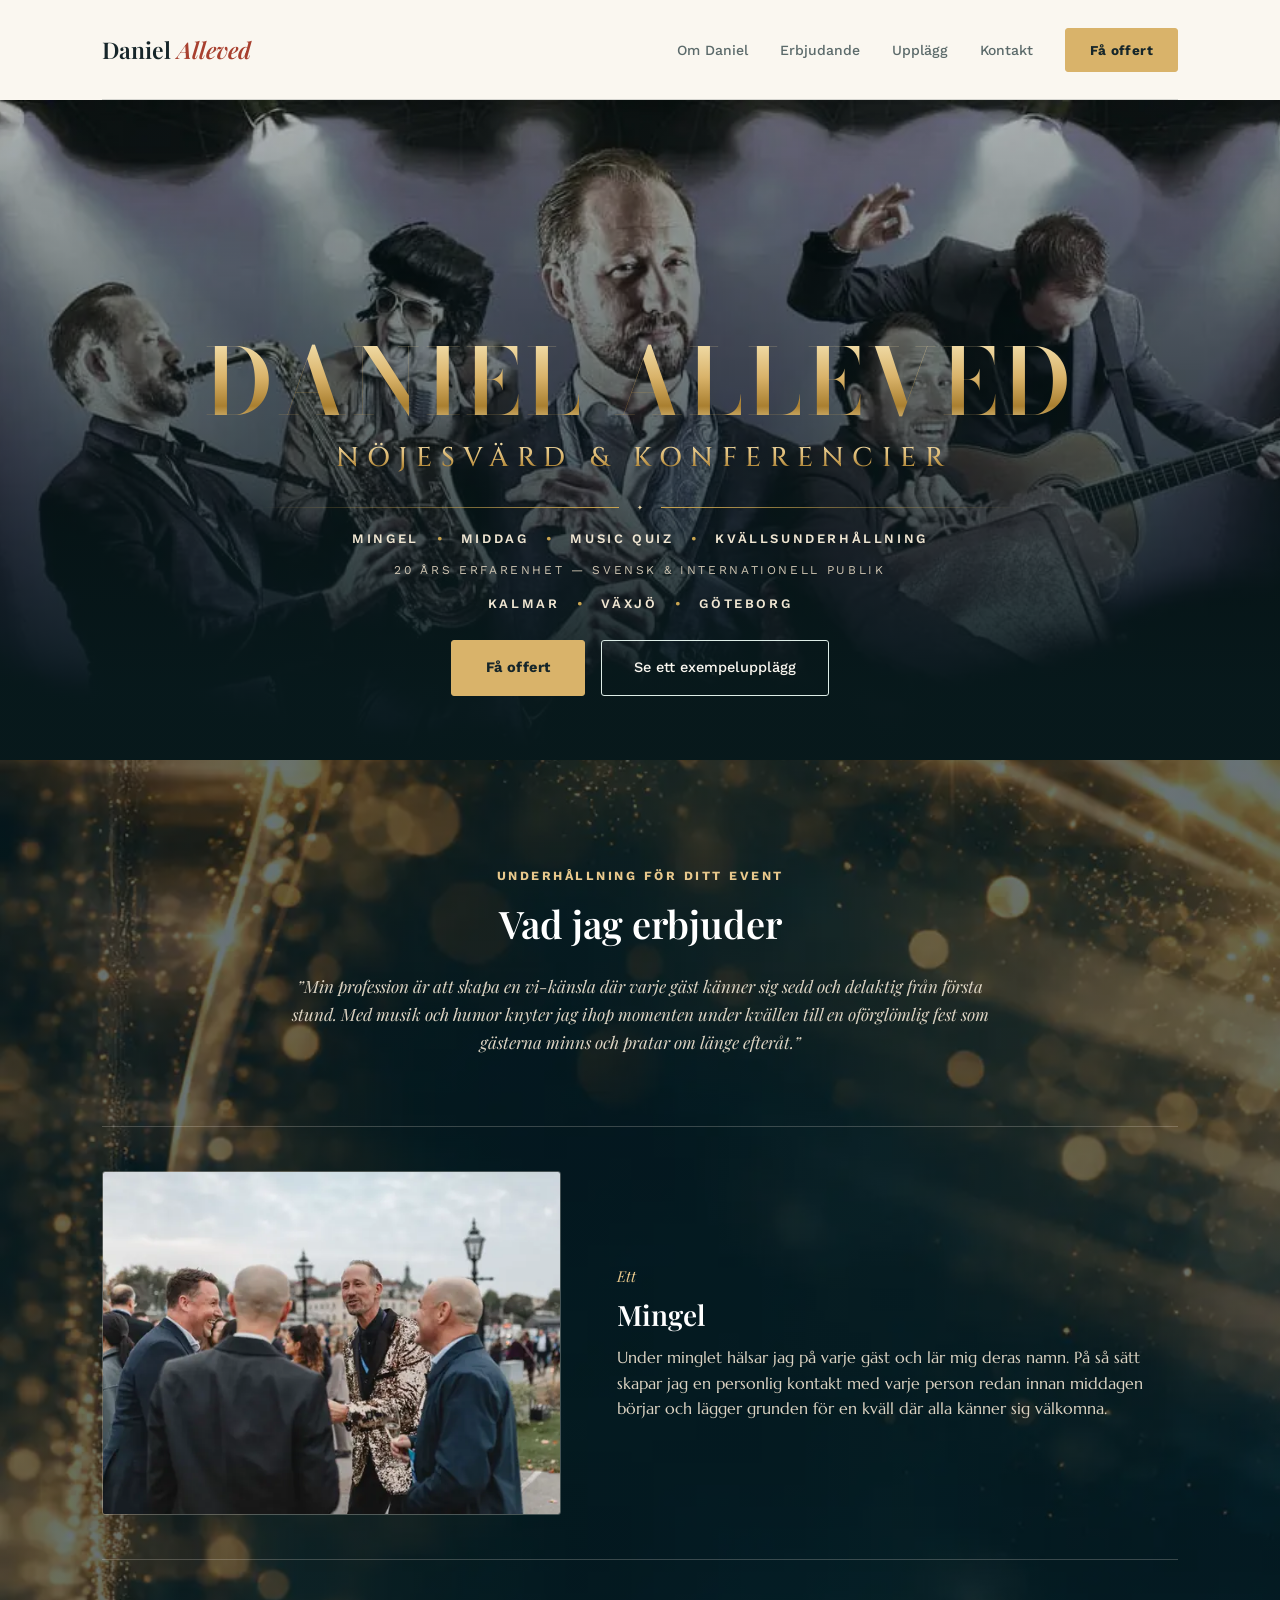
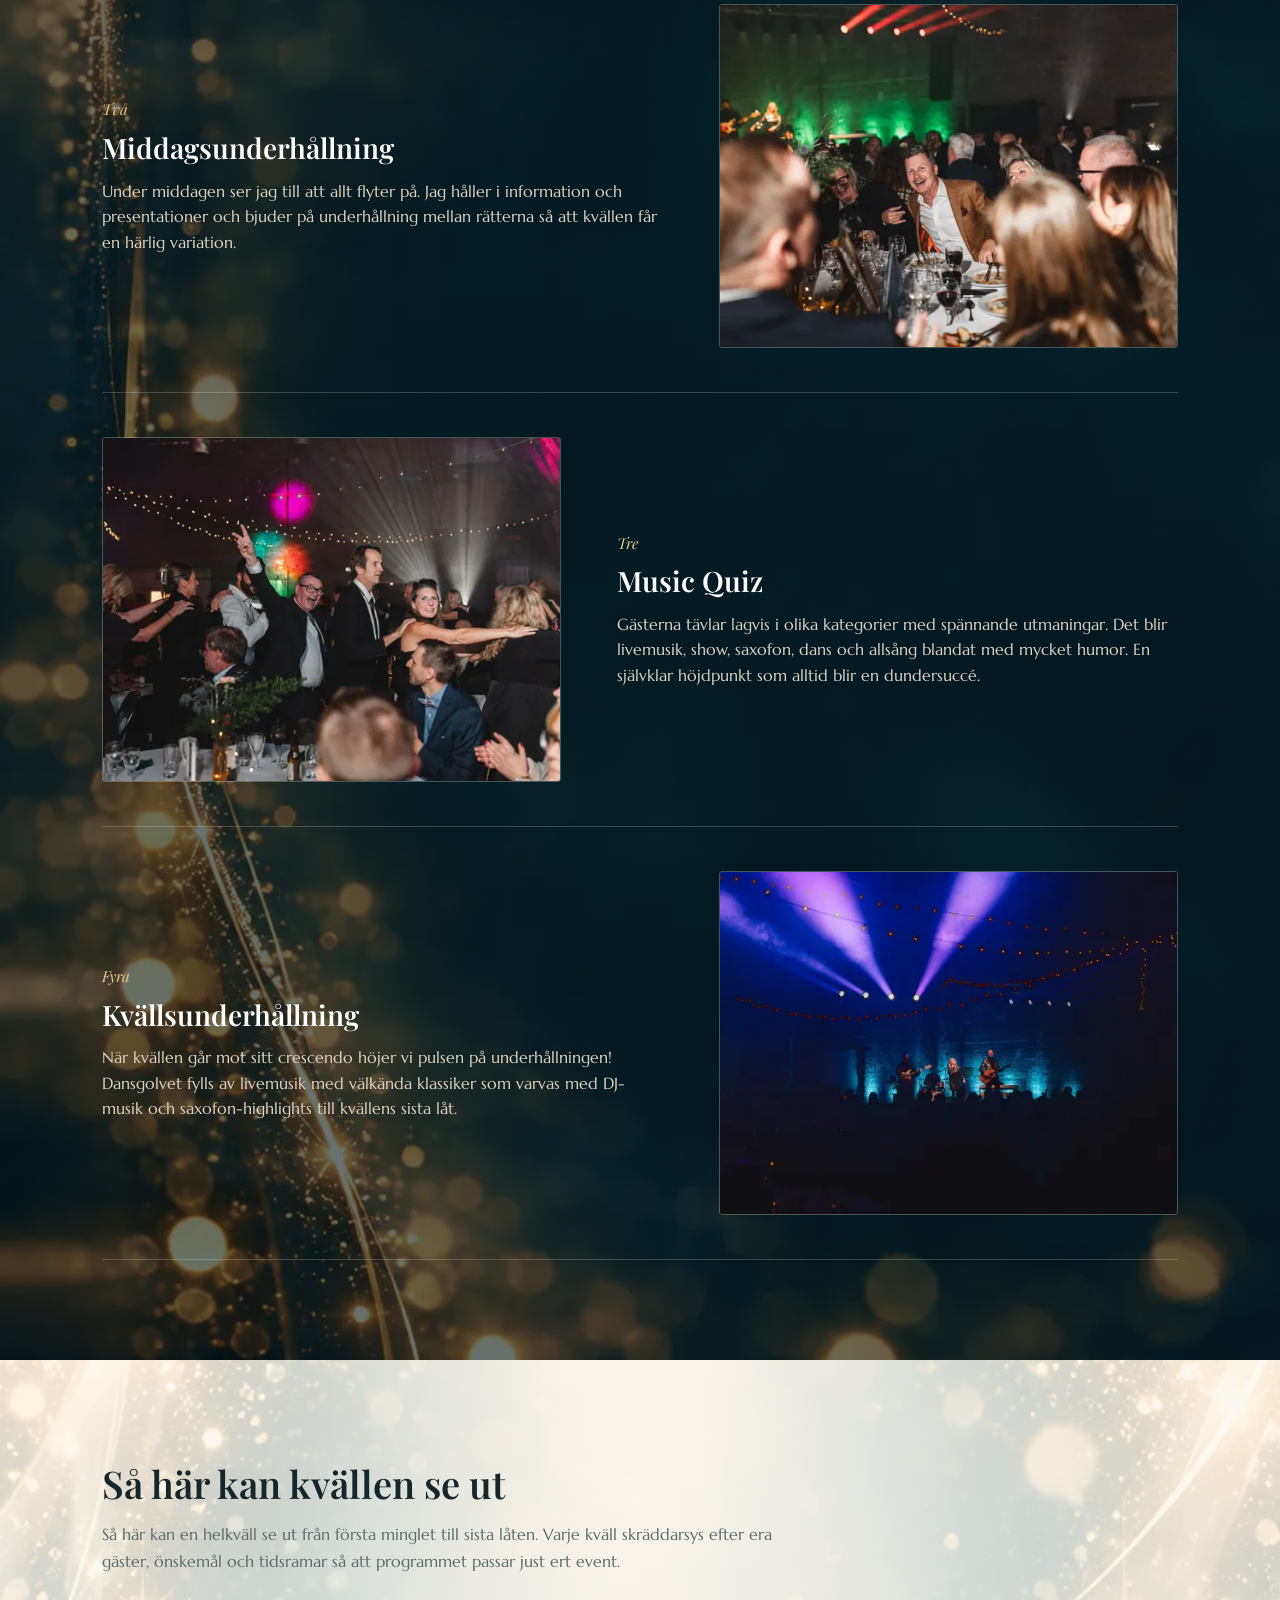
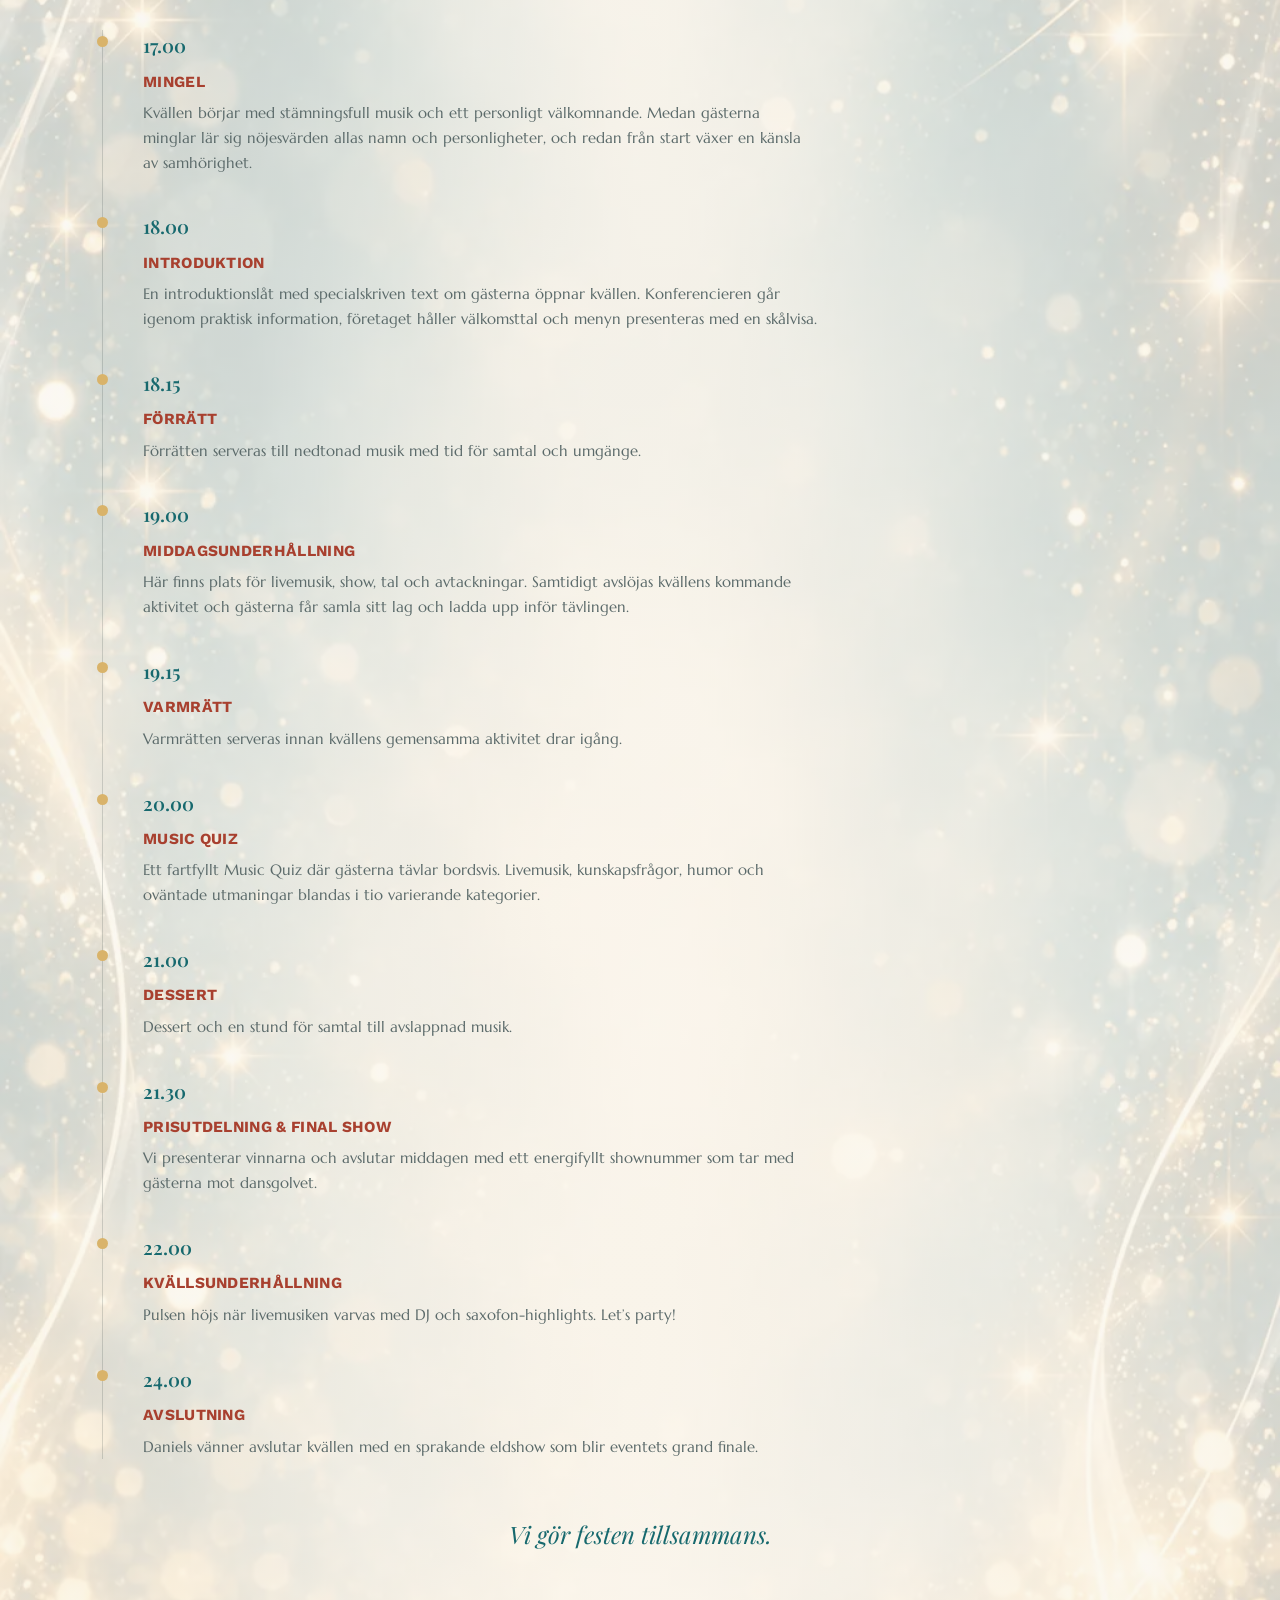
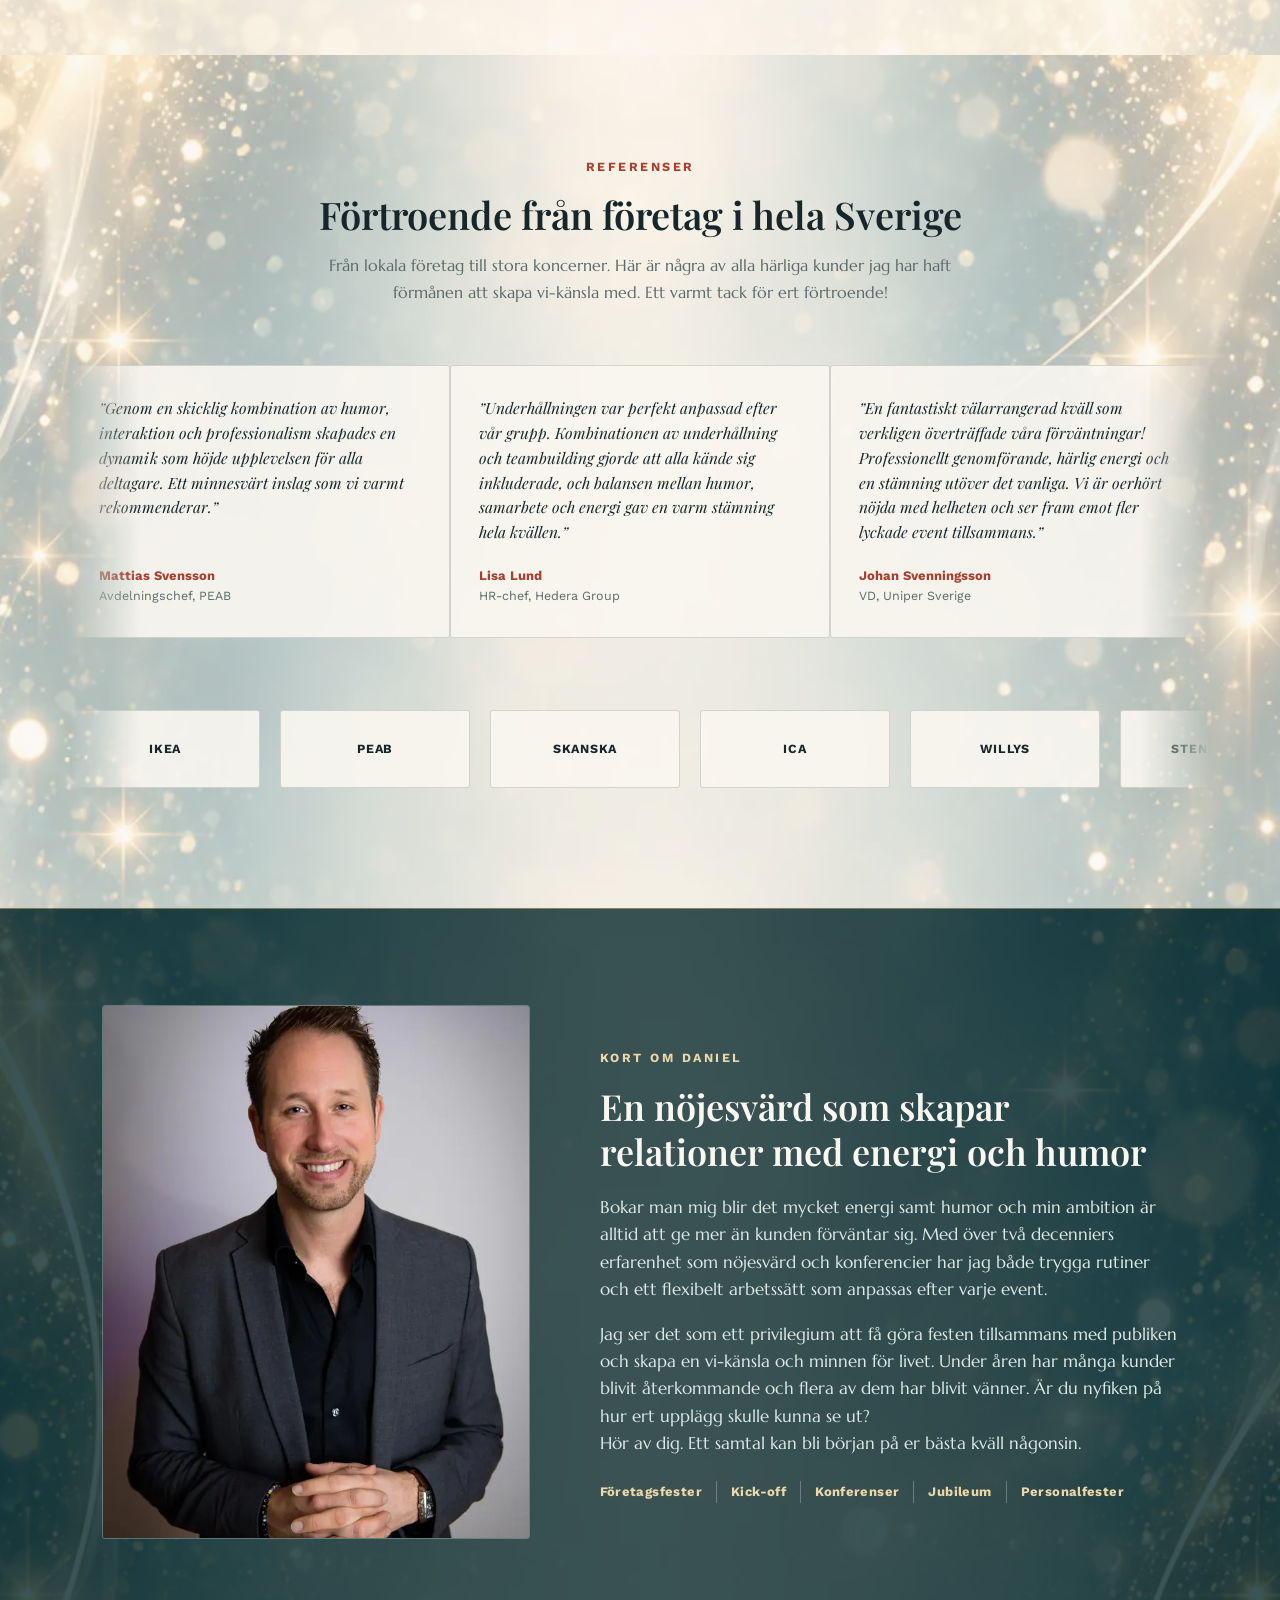
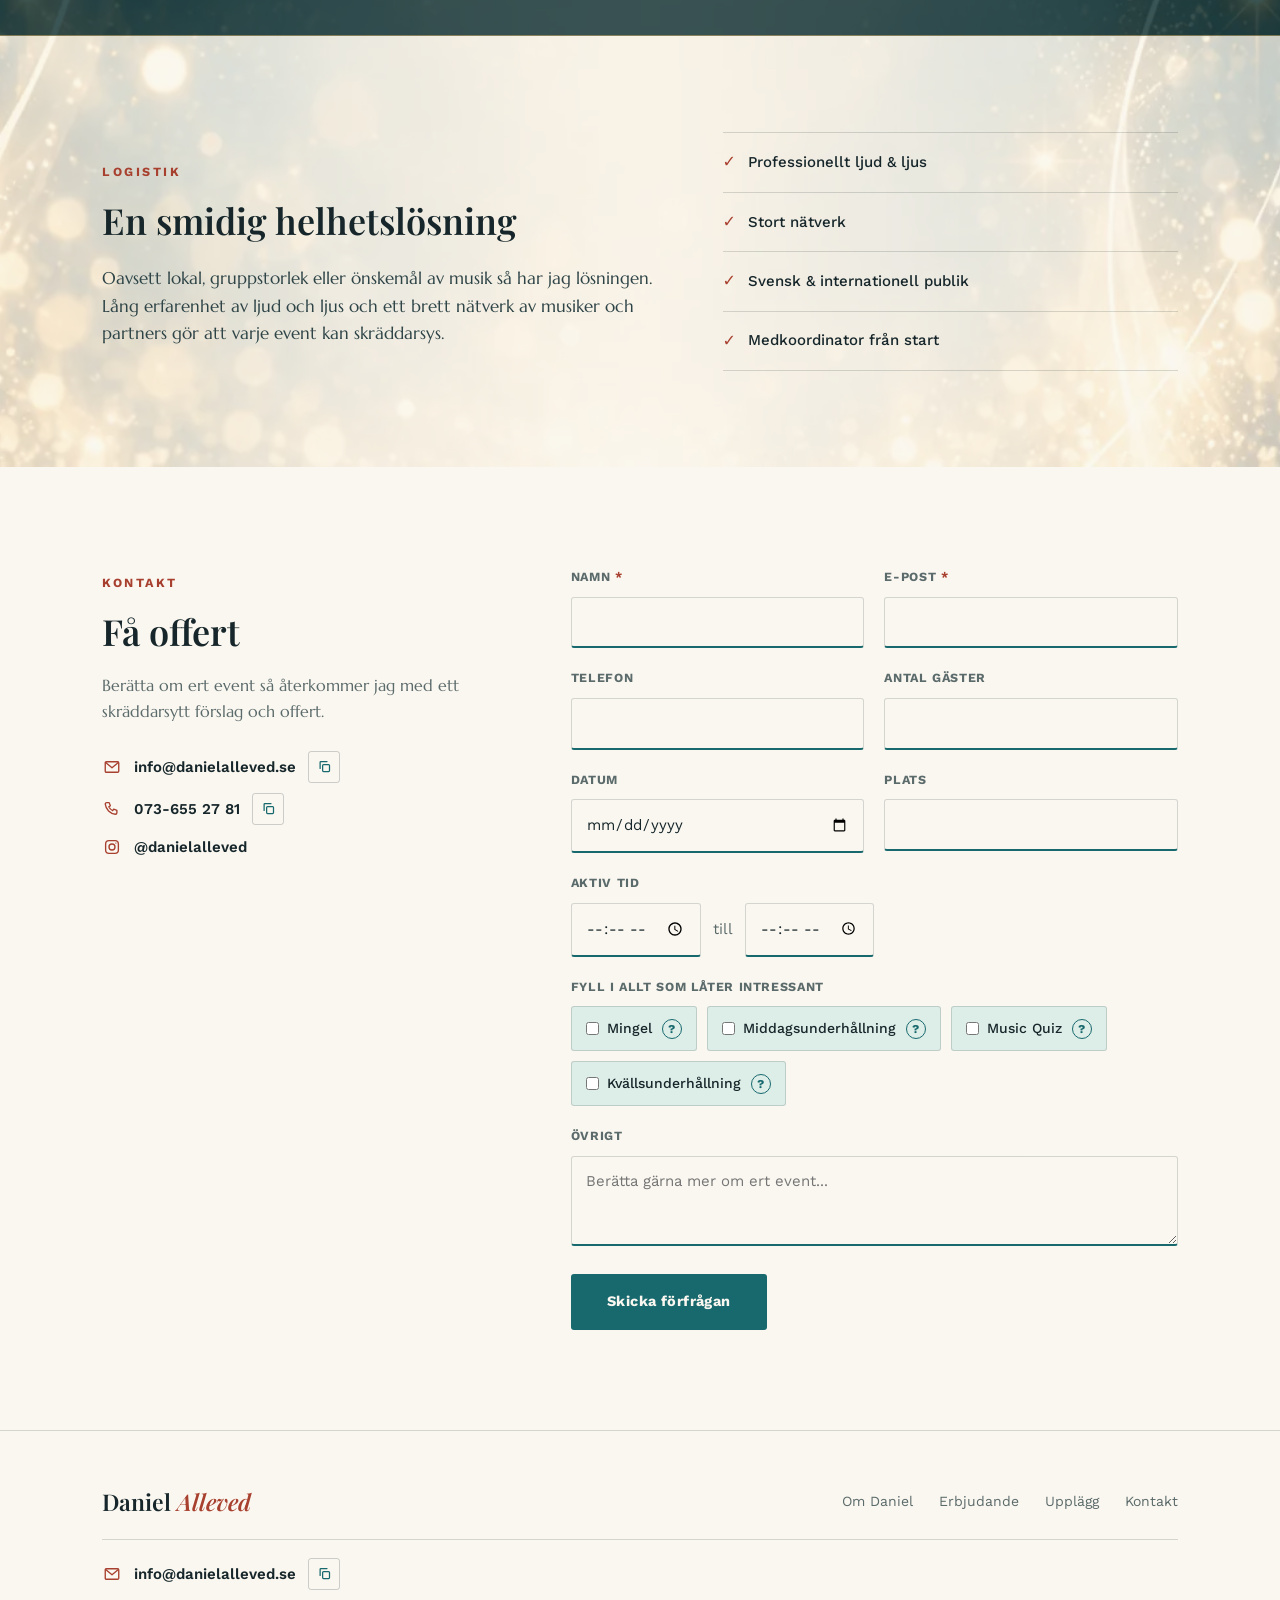
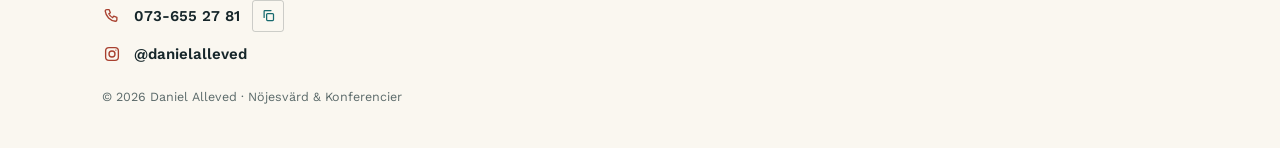
==== index.html @ 846605ca "Kvällsunderhållning: höjer vi pulsen på underhållningen! Co-Authored-By: Claude Opus 5.5 <noreply@an" ====
<!DOCTYPE html>
<html lang="sv">
<head>
  <meta charset="utf-8">
  <meta name="viewport" content="width=device-width, initial-scale=1, viewport-fit=cover">
  <title>Nöjesvärd &amp; konferencier för företagsfester | Daniel Alleved</title>
  <meta name="description" content="Boka Daniel Alleved som nöjesvärd och konferencier till personalfest, kick-off eller konferens. Mingel, middagsunderhållning, Music Quiz och livemusik. 20 års erfarenhet.">
  <meta name="robots" content="index, follow, max-image-preview:large">
  <meta name="author" content="Daniel Alleved">
  <meta name="theme-color" content="#0B2B33">
  <link rel="canonical" href="https://danielalleved.se/">

  <meta property="og:type" content="website">
  <meta property="og:locale" content="sv_SE">
  <meta property="og:site_name" content="Daniel Alleved">
  <meta property="og:title" content="Daniel Alleved – Nöjesvärd &amp; Konferencier">
  <meta property="og:description" content="Nöjesvärd och konferencier med 20 års erfarenhet av att skapa en vi-känsla på personalfester, kick-offer och konferenser.">
  <meta property="og:url" content="https://danielalleved.se/">
  <meta property="og:image" content="https://danielalleved.se/assets/img/og-image.jpg">
  <meta property="og:image:width" content="1200">
  <meta property="og:image:height" content="630">
  <meta property="og:image:alt" content="Daniel Alleved med band på scen">
  <meta name="twitter:card" content="summary_large_image">
  <meta name="twitter:title" content="Daniel Alleved – Nöjesvärd &amp; Konferencier">
  <meta name="twitter:description" content="Nöjesvärd och konferencier till personalfest, kick-off och konferens.">

  <link rel="icon" href="assets/favicon.svg" type="image/svg+xml">
  <link rel="icon" href="assets/favicon-48.png" type="image/png" sizes="48x48">
  <link rel="apple-touch-icon" href="assets/apple-touch-icon.png">
  <link rel="preconnect" href="https://fonts.googleapis.com">
  <link rel="preconnect" href="https://fonts.gstatic.com" crossorigin>
  <link rel="stylesheet" href="https://fonts.googleapis.com/css2?family=Playfair+Display:ital,wght@0,500;0,600;0,700;1,500&amp;family=Bodoni+Moda:wght@600&amp;family=Cinzel:wght@500&amp;family=Marcellus&amp;family=Work+Sans:wght@400;500;600;700&amp;display=swap">
  <link rel="preload" as="image" href="assets/img/hero-temp-960.webp" fetchpriority="high">
  <!-- ?v=dev byts mot commit-id vid uppladdning till Loopia, så att besökare alltid får senaste CSS/JS -->
  <link rel="stylesheet" href="css/tokens.css?v=dev">
  <link rel="stylesheet" href="css/style.css?v=dev">

  <script type="application/ld+json">
  {
    "@context": "https://schema.org",
    "@graph": [
      {
        "@type": "WebSite",
        "@id": "https://danielalleved.se/#website",
        "url": "https://danielalleved.se/",
        "name": "Daniel Alleved",
        "inLanguage": "sv-SE"
      },
      {
        "@type": "Person",
        "@id": "https://danielalleved.se/#daniel",
        "name": "Daniel Alleved",
        "jobTitle": "Nöjesvärd och konferencier",
        "url": "https://danielalleved.se/",
        "image": "https://danielalleved.se/assets/img/daniel-portratt-1000.webp",
        "sameAs": ["https://www.instagram.com/danielalleved/"]
      },
      {
        "@type": "EntertainmentBusiness",
        "@id": "https://danielalleved.se/#business",
        "name": "Daniel Alleved – Nöjesvärd & Konferencier",
        "url": "https://danielalleved.se/",
        "image": "https://danielalleved.se/assets/img/og-image.jpg",
        "email": "info@danielalleved.se",
        "telephone": "+46736552781",
        "description": "Nöjesvärd och konferencier för personalfester, kick-offer, konferenser och jubileum. Mingel, middagsunderhållning, Music Quiz och kvällsunderhållning med livemusik.",
        "areaServed": [
          { "@type": "City", "name": "Kalmar" },
          { "@type": "City", "name": "Växjö" },
          { "@type": "City", "name": "Göteborg" },
          { "@type": "Country", "name": "Sverige" }
        ],
        "founder": { "@id": "https://danielalleved.se/#daniel" },
        "sameAs": ["https://www.instagram.com/danielalleved/"],
        "hasOfferCatalog": {
          "@type": "OfferCatalog",
          "name": "Underhållning för företagsevent",
          "itemListElement": [
            { "@type": "Offer", "itemOffered": { "@type": "Service", "name": "Mingel med nöjesvärd" } },
            { "@type": "Offer", "itemOffered": { "@type": "Service", "name": "Middagsunderhållning och konferencier" } },
            { "@type": "Offer", "itemOffered": { "@type": "Service", "name": "Music Quiz" } },
            { "@type": "Offer", "itemOffered": { "@type": "Service", "name": "Kvällsunderhållning med livemusik" } }
          ]
        }
      }
    ]
  }
  </script>
  <script defer src="js/main.js?v=dev"></script>
</head>
<body>
  <a class="skip-link" href="#main">Hoppa till innehållet</a>

  <!-- ============ NAVIGATION ============ -->
  <header class="site-header">
    <div class="site-header__bar container">
      <a href="#top" class="logo">Daniel <span>Alleved</span></a>

      <ul class="nav-desktop">
        <li><a href="#om-daniel">Om Daniel</a></li>
        <li><a href="#erbjudande">Erbjudande</a></li>
        <li><a href="#upplagg">Upplägg</a></li>
        <li><a href="#kontakt">Kontakt</a></li>
      </ul>
      <a href="#kontakt" class="btn btn--gold btn--sm nav-cta">Få offert</a>

      <button type="button" class="menu-toggle" aria-expanded="false" aria-controls="mobilmeny" aria-label="Öppna meny">
        <svg class="icon-open" aria-hidden="true" width="24" height="24" viewBox="0 0 24 24" fill="none" stroke="currentColor" stroke-width="1.8" stroke-linecap="round"><path d="M4 7h16M4 12h16M4 17h16"/></svg>
        <svg class="icon-close" aria-hidden="true" width="24" height="24" viewBox="0 0 24 24" fill="none" stroke="currentColor" stroke-width="1.8" stroke-linecap="round"><path d="M6 6l12 12M18 6L6 18"/></svg>
      </button>
    </div>

    <nav id="mobilmeny" class="nav-mobile" aria-label="Huvudmeny" hidden>
      <ul>
        <li><a href="#erbjudande">Erbjudande</a></li>
        <li><a href="#upplagg">Upplägg</a></li>
        <li><a href="#referenser">Referenser</a></li>
        <li><a href="#om-daniel">Om Daniel</a></li>
        <li><a href="#kontakt">Kontakt</a></li>
      </ul>
      <a href="#kontakt" class="btn btn--gold btn--block">Få offert</a>
    </nav>
  </header>

  <main id="main">
    <!-- ============ HERO ============ -->
    <!-- När videon finns: ersätt <img> med
         <video autoplay muted loop playsinline poster="assets/img/hero-temp-960.webp"><source src="..." type="video/mp4"></video>
         -->
    <section id="top" class="hero">
      <img class="hero__media" src="assets/img/hero-temp-960.webp" width="960" height="450" alt="Daniel Alleved som nöjesvärd" fetchpriority="high">
      <div class="hero__overlay" aria-hidden="true"></div>

      <div class="hero__content">
        <h1 class="hero__heading">
          <span class="hero__name">Daniel Alleved</span><span class="visually-hidden"> – </span>
          <span class="hero__title">Nöjesvärd &amp; Konferencier</span>
        </h1>
        <div class="ornament" aria-hidden="true"><span></span><i>✦</i><span></span></div>
        <ul class="hero__services">
          <li>Mingel</li>
          <li>Middag</li>
          <li>Music Quiz</li>
          <li>Kvällsunderhållning</li>
        </ul>
        <p class="hero__exp">20 års erfarenhet<span class="d-only"> — </span><br class="m-only">svensk &amp; internationell publik</p>
        <ul class="hero__services hero__cities" aria-label="Orter">
          <li>Kalmar</li>
          <li>Växjö</li>
          <li>Göteborg</li>
        </ul>
        <div class="hero__actions">
          <a href="#kontakt" class="btn btn--gold btn--lg">Få offert</a>
          <a href="#upplagg" class="btn btn--ghost-light btn--lg">Se ett exempelupplägg</a>
        </div>
      </div>
    </section>

    <!-- ============ VAD JAG ERBJUDER ============ -->
    <section id="erbjudande" class="section offer-section">
      <div class="container">
        <header class="section-head section-head--center">
          <span class="eyebrow eyebrow--gold">Underhållning för ditt event</span>
          <h2>Vad jag erbjuder</h2>
        </header>
        <p class="offer-quote">”Min profession är att skapa en vi-känsla där varje gäst känner sig sedd och delaktig från första stund. Med musik och humor knyter jag ihop momenten under kvällen till en oförglömlig fest som gästerna minns och pratar om länge efteråt.”</p>

        <div class="offers">
          <article class="offer">
            <div class="offer__media">
              <img src="assets/img/mingel-utomhus-600.webp" srcset="assets/img/mingel-utomhus-600.webp 600w, assets/img/mingel-utomhus-1000.webp 1000w" sizes="(max-width: 820px) 100vw, 480px" width="1000" height="666" loading="lazy" alt="Daniel Alleved minglar med gäster utomhus">
              <span class="offer__badge" aria-hidden="true">Ett</span>
            </div>
            <div class="offer__body">
              <span class="offer__num">Ett</span>
              <h3>Mingel</h3>
              <p>Under minglet hälsar jag på varje gäst och lär mig deras namn. På så sätt skapar jag en personlig kontakt med varje person redan innan middagen börjar och lägger grunden för en kväll där alla känner sig välkomna.</p>
            </div>
          </article>

          <article class="offer offer--rev">
            <div class="offer__media">
              <img src="assets/img/middag-bord-600.webp" srcset="assets/img/middag-bord-600.webp 600w, assets/img/middag-bord-1000.webp 1000w" sizes="(max-width: 820px) 100vw, 480px" width="1000" height="667" loading="lazy" alt="Glada gäster vid middagsbordet medan bandet spelar i bakgrunden">
              <span class="offer__badge" aria-hidden="true">Två</span>
            </div>
            <div class="offer__body">
              <span class="offer__num">Två</span>
              <h3>Middagsunderhållning</h3>
              <p>Under middagen ser jag till att allt flyter på. Jag håller i information och presentationer och bjuder på underhållning mellan rätterna så att kvällen får en härlig variation.</p>
            </div>
          </article>

          <article class="offer">
            <div class="offer__media">
              <img src="assets/img/fest-jubel-600.webp" srcset="assets/img/fest-jubel-600.webp 600w, assets/img/fest-jubel-1000.webp 1000w" sizes="(max-width: 820px) 100vw, 480px" width="1000" height="667" loading="lazy" alt="Jublande gäster i långdans mellan borden under Music Quiz">
              <span class="offer__badge" aria-hidden="true">Tre</span>
            </div>
            <div class="offer__body">
              <span class="offer__num">Tre</span>
              <h3>Music Quiz</h3>
              <p>Gästerna tävlar lagvis i olika kategorier med spännande utmaningar. Det blir livemusik, show, saxofon, dans och allsång blandat med mycket humor. En självklar höjdpunkt som alltid blir en dundersuccé.</p>
            </div>
          </article>

          <article class="offer offer--rev">
            <div class="offer__media">
              <img src="assets/img/band-scen-600.webp" srcset="assets/img/band-scen-600.webp 600w, assets/img/band-scen-1000.webp 1000w" sizes="(max-width: 820px) 100vw, 480px" width="1000" height="667" loading="lazy" alt="Daniel Alleved och bandet spelar livemusik på scen under kvällsunderhållningen">
              <span class="offer__badge" aria-hidden="true">Fyra</span>
            </div>
            <div class="offer__body">
              <span class="offer__num">Fyra</span>
              <h3>Kvällsunderhållning</h3>
              <p>När kvällen går mot sitt crescendo höjer vi pulsen på underhållningen!<br>Dansgolvet fylls av livemusik med välkända klassiker som varvas med DJ-musik och saxofon-highlights till kvällens sista låt.</p>
            </div>
          </article>
        </div>
      </div>
    </section>

    <!-- ============ EXEMPELUPPLÄGG ============ -->
    <section id="upplagg" class="section plan-section">
      <div class="container">
        <header class="section-head plan-head">
          <h2>Så här kan kvällen se ut</h2>
          <p>Så här kan en helkväll se ut från första minglet till sista låten. Varje kväll skräddarsys efter era gäster, önskemål och tidsramar så att programmet passar just ert event.</p>
        </header>

        <ol class="timeline">
          <li>
            <div class="timeline__head"><span class="timeline__time">17.00</span><h3>Mingel</h3></div>
            <p>Kvällen börjar med stämningsfull musik och ett personligt välkomnande. Medan gästerna minglar lär sig nöjesvärden allas namn och personligheter, och redan från start växer en känsla av samhörighet.</p>
          </li>
          <li>
            <div class="timeline__head"><span class="timeline__time">18.00</span><h3>Introduktion</h3></div>
            <p>En introduktionslåt med specialskriven text om gästerna öppnar kvällen. Konferencieren går igenom praktisk information, företaget håller välkomsttal och menyn presenteras med en skålvisa.</p>
          </li>
          <li>
            <div class="timeline__head"><span class="timeline__time">18.15</span><h3>Förrätt</h3></div>
            <p><span class="d-only">Förrätten serveras till nedtonad musik med tid för samtal och umgänge.</span><span class="m-only">Serveras till nedtonad musik med tid för samtal.</span></p>
          </li>
          <li>
            <div class="timeline__head"><span class="timeline__time">19.00</span><h3>Middagsunderhållning</h3></div>
            <p>Här finns plats för livemusik, show, tal och avtackningar. Samtidigt avslöjas kvällens kommande aktivitet och gästerna får samla sitt lag och ladda upp inför tävlingen.</p>
          </li>
          <li>
            <div class="timeline__head"><span class="timeline__time">19.15</span><h3>Varmrätt</h3></div>
            <p><span class="d-only">Varmrätten serveras innan kvällens gemensamma aktivitet drar igång.</span><span class="m-only">Serveras innan kvällens gemensamma aktivitet drar igång.</span></p>
          </li>
          <li>
            <div class="timeline__head"><span class="timeline__time">20.00</span><h3>Music Quiz</h3></div>
            <p><span class="d-only">Ett fartfyllt Music Quiz där gästerna tävlar bordsvis. Livemusik, kunskapsfrågor, humor och oväntade utmaningar blandas i tio varierande kategorier.</span><span class="m-only">Gästerna tävlar bordsvis i tio kategorier – livemusik, kunskap, humor och oväntade utmaningar.</span></p>
          </li>
          <li>
            <div class="timeline__head"><span class="timeline__time">21.00</span><h3>Dessert</h3></div>
            <p><span class="d-only">Dessert och en stund för samtal till avslappnad musik.</span><span class="m-only">En stund för samtal till avslappnad musik.</span></p>
          </li>
          <li>
            <div class="timeline__head"><span class="timeline__time">21.30</span><h3>Prisutdelning &amp; final show</h3></div>
            <p><span class="d-only">Vi presenterar vinnarna och avslutar middagen med ett energifyllt shownummer som tar med gästerna mot dansgolvet.</span><span class="m-only">Vinnarna koras och ett energifyllt shownummer tar gästerna mot dansgolvet.</span></p>
          </li>
          <li>
            <div class="timeline__head"><span class="timeline__time">22.00</span><h3>Kvällsunderhållning</h3></div>
            <p>Pulsen höjs när livemusiken varvas med DJ och saxofon-highlights. Let’s party!</p>
          </li>
          <li class="timeline__last">
            <div class="timeline__head"><span class="timeline__time">24.00</span><h3>Avslutning</h3></div>
            <p>Daniels vänner avslutar kvällen med en sprakande eldshow som blir eventets grand finale.</p>
          </li>
        </ol>

        <p class="plan-outro">Vi gör festen tillsammans.</p>
      </div>
    </section>

    <div class="refs-bg">
      <!-- ============ REFERENSER ============ -->
      <section id="referenser" class="section refs-section">
        <div class="container">
          <header class="section-head section-head--center refs-head">
            <span class="eyebrow">Referenser</span>
            <h2>Förtroende från företag i hela Sverige</h2>
            <p>Från lokala företag till stora koncerner. Här är några av alla härliga kunder jag har haft förmånen att skapa vi-känsla med. Ett varmt tack för ert förtroende!</p>
          </header>

          <!-- Byt ut platshållarna mot riktiga referenser. Lägg till/ta bort <figure> fritt. -->
          <div class="marquee quotes" data-marquee>
            <div class="marquee__track">
              <figure class="quote-card">
                <blockquote>”Genom en skicklig kombination av humor, interaktion och professionalism skapades en dynamik som höjde upplevelsen för alla deltagare. Ett minnesvärt inslag som vi varmt rekommenderar.”</blockquote>
                <figcaption><strong>Mattias Svensson</strong><span>Avdelningschef, PEAB</span></figcaption>
              </figure>
              <figure class="quote-card">
                <blockquote>”Underhållningen var perfekt anpassad efter vår grupp. Kombinationen av underhållning och teambuilding gjorde att alla kände sig inkluderade, och balansen mellan humor, samarbete och energi gav en varm stämning hela kvällen.”</blockquote>
                <figcaption><strong>Lisa Lund</strong><span>HR-chef, Hedera Group</span></figcaption>
              </figure>
              <figure class="quote-card">
                <blockquote>”En fantastiskt välarrangerad kväll som verkligen överträffade våra förväntningar! Professionellt genomförande, härlig energi och en stämning utöver det vanliga. Vi är oerhört nöjda med helheten och ser fram emot fler lyckade event tillsammans.”</blockquote>
                <figcaption><strong>Johan Svenningsson</strong><span>VD, Uniper Sverige</span></figcaption>
              </figure>
              <figure class="quote-card">
                <blockquote>”Ni förgyllde verkligen våra chefsdagar! Med en imponerande förmåga att memorera deltagarnas namn och ett personligt engagemang skapade ni en härlig stämning och en upplevelse utöver det vanliga. Stort tack för en mycket uppskattad insats. På återseende!”</blockquote>
                <figcaption><strong>Linda Elmgren</strong><span>Distriktschef, Skanska</span></figcaption>
              </figure>
              <figure class="quote-card">
                <blockquote>”En riktigt lyckad kväll på Ekerum! Med musikalisk fingertoppskänsla, energi och humor satte ni pricken över i:et på vår årliga golftävling på Öland. Ett uppskattat inslag som gav kvällen det lilla extra!”</blockquote>
                <figcaption><strong>Simon Israelsson</strong><span>VD, Hansa Bygg</span></figcaption>
              </figure>
              <figure class="quote-card">
                <blockquote>”Vilken kväll! Vår sommarfest blev en riktig höjdpunkt för personalen. Med ett engagerande Music Quiz, fartfylld show och härlig energi skapade ni en kväll fylld av glädje och gemenskap. Ett fantastiskt arrangemang från början till slut!”</blockquote>
                <figcaption><strong>Madlen Frisk Eliasson</strong><span>Varuhuschef, IKEA</span></figcaption>
              </figure>
            </div>
          </div>
          <div class="carousel-dots" aria-hidden="true"></div>

          <div class="marquee marquee--rev clients" data-marquee>
            <ul class="marquee__track" aria-label="Kunder">
              <li>IKEA</li>
              <li>PEAB</li>
              <li>Skanska</li>
              <li>ICA</li>
              <li>Willys</li>
              <li>Stena Bulk</li>
              <li>Green Cargo</li>
              <li>OKG</li>
              <li>Kalmar Energi</li>
              <li>Växjö Energi</li>
              <li>Hansa Bygg</li>
              <li>Gustavsberg AB</li>
              <li>Hedera Group</li>
              <li>Kretslopp Sydost</li>
              <li>Multi-Bygg</li>
              <li>Straumann AB</li>
            </ul>
          </div>
        </div>
      </section>

      <!-- ============ OM DANIEL ============ -->
      <section id="om-daniel" class="about">
        <div class="about__inner container">
          <img class="about__img" src="assets/img/daniel-portratt-600.webp" srcset="assets/img/daniel-portratt-600.webp 600w, assets/img/daniel-portratt-1000.webp 1000w" sizes="(max-width: 820px) 100vw, 420px" width="1000" height="1250" loading="lazy" alt="Porträtt av Daniel Alleved">
          <div class="about__body">
            <span class="eyebrow eyebrow--gold-light">Kort om Daniel</span>
            <h2>En nöjesvärd som skapar relationer med energi och humor</h2>
            <p>Bokar man mig blir det mycket energi samt humor och min ambition är alltid att ge mer än kunden förväntar sig. Med över två decenniers erfarenhet som nöjesvärd och konferencier har jag både trygga rutiner och ett flexibelt arbetssätt som anpassas efter varje event.</p>
            <p>Jag ser det som ett privilegium att få göra festen tillsammans med publiken och skapa en vi-känsla och minnen för livet. Under åren har många kunder blivit återkommande och flera av dem har blivit vänner. Är du nyfiken på hur ert upplägg skulle kunna se ut?<br>Hör av dig. Ett samtal kan bli början på er bästa kväll någonsin.</p>
            <ul class="tags">
              <li>Företagsfester</li>
              <li>Kick-off</li>
              <li>Konferenser</li>
              <li>Jubileum</li>
              <li>Personalfester</li>
            </ul>
          </div>
        </div>
      </section>

      <!-- ============ LOGISTIK ============ -->
      <section class="section logistics" aria-labelledby="logistik-rubrik">
        <div class="logistics__inner container">
          <div>
            <span class="eyebrow">Logistik</span>
            <h2 id="logistik-rubrik">En smidig helhetslösning</h2>
            <p>Oavsett lokal, gruppstorlek eller önskemål av musik så har jag lösningen. Lång erfarenhet av ljud och ljus och ett brett nätverk av musiker och partners gör att varje event kan skräddarsys.</p>
          </div>
          <ul class="checklist">
            <li>Professionellt ljud &amp; ljus</li>
            <li>Stort nätverk</li>
            <li>Svensk &amp; internationell publik</li>
            <li>Medkoordinator från start</li>
          </ul>
        </div>
      </section>
    </div>

    <!-- ============ KONTAKT ============ -->
    <section id="kontakt" class="section contact">
      <div class="contact__inner container">
        <div class="contact__info">
          <span class="eyebrow">Kontakt</span>
          <h2>Få offert</h2>
          <p class="contact__lead">Berätta om ert event så återkommer jag med ett skräddarsytt förslag och offert.</p>

          <div class="quick-actions m-only">
            <a href="tel:+46736552781" class="btn btn--outline-teal btn--block">
              <svg aria-hidden="true" width="18" height="18" viewBox="0 0 24 24" fill="none" stroke="currentColor" stroke-width="1.8" stroke-linecap="round" stroke-linejoin="round"><path d="M5 3.5h3.2l1.6 4.2-2.1 1.4a11 11 0 0 0 5.2 5.2l1.4-2.1 4.2 1.6V17a2 2 0 0 1-2 2A15.5 15.5 0 0 1 3 5.5a2 2 0 0 1 2-2z"/></svg>Ring</a>
            <a href="mailto:info@danielalleved.se" class="btn btn--outline-teal btn--block">
              <svg aria-hidden="true" width="18" height="18" viewBox="0 0 24 24" fill="none" stroke="currentColor" stroke-width="1.8" stroke-linecap="round" stroke-linejoin="round"><rect x="3" y="5" width="18" height="14" rx="1.5"/><path d="M3.5 6l8.5 7 8.5-7"/></svg>Mejla</a>
          </div>
          <div class="contact__compact m-only">
            <span>info@danielalleved.se · 073-655 27 81</span>
            <a href="https://www.instagram.com/danielalleved/" target="_blank" rel="noopener">@danielalleved på Instagram</a>
          </div>

          <ul class="contact-list d-only">
            <li>
              <svg class="contact-list__icon" aria-hidden="true" width="18" height="18" viewBox="0 0 24 24" fill="none" stroke="currentColor" stroke-width="1.8" stroke-linecap="round" stroke-linejoin="round"><rect x="3" y="5" width="18" height="14" rx="1.5"/><path d="M3.5 6l8.5 7 8.5-7"/></svg>
              <a href="mailto:info@danielalleved.se">info@danielalleved.se</a>
              <button type="button" class="copy-btn" data-copy="info@danielalleved.se" title="Kopiera e-post" aria-label="Kopiera e-post">
                <svg class="copy-btn__idle" aria-hidden="true" width="15" height="15" viewBox="0 0 24 24" fill="none" stroke="currentColor" stroke-width="2" stroke-linecap="round" stroke-linejoin="round"><rect x="9" y="9" width="11" height="11" rx="1.5"/><path d="M5 15V5a1 1 0 0 1 1-1h10"/></svg>
                <svg class="copy-btn__done" aria-hidden="true" width="15" height="15" viewBox="0 0 24 24" fill="none" stroke="currentColor" stroke-width="2.4" stroke-linecap="round" stroke-linejoin="round"><path d="M5 12.5l4.5 4.5L19 7.5"/></svg>
              </button>
            </li>
            <li>
              <svg class="contact-list__icon" aria-hidden="true" width="18" height="18" viewBox="0 0 24 24" fill="none" stroke="currentColor" stroke-width="1.8" stroke-linecap="round" stroke-linejoin="round"><path d="M5 3.5h3.2l1.6 4.2-2.1 1.4a11 11 0 0 0 5.2 5.2l1.4-2.1 4.2 1.6V17a2 2 0 0 1-2 2A15.5 15.5 0 0 1 3 5.5a2 2 0 0 1 2-2z"/></svg>
              <a href="tel:+46736552781">073-655 27 81</a>
              <button type="button" class="copy-btn" data-copy="073-655 27 81" title="Kopiera telefonnummer" aria-label="Kopiera telefonnummer">
                <svg class="copy-btn__idle" aria-hidden="true" width="15" height="15" viewBox="0 0 24 24" fill="none" stroke="currentColor" stroke-width="2" stroke-linecap="round" stroke-linejoin="round"><rect x="9" y="9" width="11" height="11" rx="1.5"/><path d="M5 15V5a1 1 0 0 1 1-1h10"/></svg>
                <svg class="copy-btn__done" aria-hidden="true" width="15" height="15" viewBox="0 0 24 24" fill="none" stroke="currentColor" stroke-width="2.4" stroke-linecap="round" stroke-linejoin="round"><path d="M5 12.5l4.5 4.5L19 7.5"/></svg>
              </button>
            </li>
            <li>
              <svg class="contact-list__icon" aria-hidden="true" width="18" height="18" viewBox="0 0 24 24" fill="none" stroke="currentColor" stroke-width="1.8" stroke-linecap="round" stroke-linejoin="round"><rect x="3.5" y="3.5" width="17" height="17" rx="4.5"/><circle cx="12" cy="12" r="4"/><circle cx="17.2" cy="6.8" r="0.9" fill="currentColor" stroke="none"/></svg>
              <a href="https://www.instagram.com/danielalleved/" target="_blank" rel="noopener">@danielalleved</a>
            </li>
          </ul>
        </div>

        <div class="contact__form-wrap">
          <!-- Utan JavaScript skickas formuläret direkt till FormSubmit -->
          <form class="quote-form" id="offertformular" action="https://formsubmit.co/info@danielalleved.se" method="POST" novalidate>
            <!-- Fälla för spamrobotar: osynlig för besökare, FormSubmit kastar inskick där den är ifylld -->
            <input type="text" name="_honey" style="display:none" tabindex="-1" autocomplete="off">
            <div class="field">
              <label for="f-namn">Namn <span class="req" aria-hidden="true">*</span></label>
              <input id="f-namn" type="text" name="namn" autocomplete="name" required aria-describedby="f-namn-fel">
              <p class="field__error" id="f-namn-fel" hidden>Fyll i ditt namn.</p>
            </div>
            <div class="field">
              <label for="f-epost">E-post <span class="req" aria-hidden="true">*</span></label>
              <input id="f-epost" type="email" name="epost" autocomplete="email" inputmode="email" required aria-describedby="f-epost-fel">
              <p class="field__error" id="f-epost-fel" hidden>Fyll i en giltig e-postadress.</p>
            </div>
            <div class="field">
              <label for="f-telefon">Telefon</label>
              <input id="f-telefon" type="tel" name="telefon" autocomplete="tel">
            </div>
            <div class="field-pair">
              <div class="field">
                <label for="f-antal">Antal gäster</label>
                <input id="f-antal" type="number" name="antal" inputmode="numeric" min="1">
              </div>
              <div class="field">
                <label for="f-datum">Datum</label>
                <input id="f-datum" type="date" name="datum">
              </div>
            </div>
            <div class="field">
              <label for="f-plats">Plats</label>
              <input id="f-plats" type="text" name="plats">
            </div>
            <div class="field field--full">
              <label for="f-tid-fran">Aktiv tid</label>
              <div class="time-range">
                <input id="f-tid-fran" type="time" name="tid_fran" aria-label="Aktiv tid från">
                <span>till</span>
                <input type="time" name="tid_till" aria-label="Aktiv tid till">
              </div>
            </div>

            <fieldset class="field field--full choices">
              <legend>Fyll i allt som låter intressant</legend>
              <div class="choices__list">
                <div class="choice"><label><input type="checkbox" name="tjanster" value="Mingel">Mingel</label><button type="button" class="info-btn" data-info="mingel" aria-label="Mer info om mingel">?</button></div>
                <div class="choice"><label><input type="checkbox" name="tjanster" value="Middagsunderhållning">Middagsunderhållning</label><button type="button" class="info-btn" data-info="middag" aria-label="Mer info om middagsunderhållning">?</button></div>
                <div class="choice"><label><input type="checkbox" name="tjanster" value="Music Quiz">Music Quiz</label><button type="button" class="info-btn" data-info="quiz" aria-label="Mer info om Music Quiz">?</button></div>
                <div class="choice"><label><input type="checkbox" name="tjanster" value="Kvällsunderhållning">Kvällsunderhållning</label><button type="button" class="info-btn" data-info="kvall" aria-label="Mer info om kvällsunderhållning">?</button></div>
              </div>
            </fieldset>

            <div class="field field--full">
              <label for="f-ovrigt">Övrigt</label>
              <textarea id="f-ovrigt" name="ovrigt" placeholder="Berätta gärna mer om ert event..."></textarea>
            </div>
            <div class="field field--full">
              <button type="submit" class="btn btn--teal btn--submit">Skicka förfrågan</button>
              <p class="form-status" role="status" aria-live="polite"></p>
            </div>
          </form>

          <div class="form-thanks" id="tack" tabindex="-1" hidden>
            <span class="eyebrow">Tack!</span>
            <h3>Din förfrågan är skickad</h3>
            <p>Jag återkommer så snart jag kan med ett förslag och en offert. Har du bråttom? Ring mig på <a href="tel:+46736552781">073-655 27 81</a>.</p>
          </div>
        </div>
      </div>
    </section>
  </main>

  <!-- ============ FOOTER ============ -->
  <footer class="site-footer">
    <div class="container">
      <div class="site-footer__top">
        <a href="#top" class="logo">Daniel <span>Alleved</span></a>
        <ul class="site-footer__links">
          <li><a href="#om-daniel">Om Daniel</a></li>
          <li><a href="#erbjudande">Erbjudande</a></li>
          <li><a href="#upplagg">Upplägg</a></li>
          <li><a href="#kontakt">Kontakt</a></li>
        </ul>
      </div>
      <ul class="contact-list site-footer__contact d-only">
        <li>
          <svg class="contact-list__icon" aria-hidden="true" width="18" height="18" viewBox="0 0 24 24" fill="none" stroke="currentColor" stroke-width="1.8" stroke-linecap="round" stroke-linejoin="round"><rect x="3" y="5" width="18" height="14" rx="1.5"/><path d="M3.5 6l8.5 7 8.5-7"/></svg>
          <a href="mailto:info@danielalleved.se">info@danielalleved.se</a>
          <button type="button" class="copy-btn" data-copy="info@danielalleved.se" title="Kopiera e-post" aria-label="Kopiera e-post">
            <svg class="copy-btn__idle" aria-hidden="true" width="15" height="15" viewBox="0 0 24 24" fill="none" stroke="currentColor" stroke-width="2" stroke-linecap="round" stroke-linejoin="round"><rect x="9" y="9" width="11" height="11" rx="1.5"/><path d="M5 15V5a1 1 0 0 1 1-1h10"/></svg>
            <svg class="copy-btn__done" aria-hidden="true" width="15" height="15" viewBox="0 0 24 24" fill="none" stroke="currentColor" stroke-width="2.4" stroke-linecap="round" stroke-linejoin="round"><path d="M5 12.5l4.5 4.5L19 7.5"/></svg>
          </button>
        </li>
        <li>
          <svg class="contact-list__icon" aria-hidden="true" width="18" height="18" viewBox="0 0 24 24" fill="none" stroke="currentColor" stroke-width="1.8" stroke-linecap="round" stroke-linejoin="round"><path d="M5 3.5h3.2l1.6 4.2-2.1 1.4a11 11 0 0 0 5.2 5.2l1.4-2.1 4.2 1.6V17a2 2 0 0 1-2 2A15.5 15.5 0 0 1 3 5.5a2 2 0 0 1 2-2z"/></svg>
          <a href="tel:+46736552781">073-655 27 81</a>
          <button type="button" class="copy-btn" data-copy="073-655 27 81" title="Kopiera telefonnummer" aria-label="Kopiera telefonnummer">
            <svg class="copy-btn__idle" aria-hidden="true" width="15" height="15" viewBox="0 0 24 24" fill="none" stroke="currentColor" stroke-width="2" stroke-linecap="round" stroke-linejoin="round"><rect x="9" y="9" width="11" height="11" rx="1.5"/><path d="M5 15V5a1 1 0 0 1 1-1h10"/></svg>
            <svg class="copy-btn__done" aria-hidden="true" width="15" height="15" viewBox="0 0 24 24" fill="none" stroke="currentColor" stroke-width="2.4" stroke-linecap="round" stroke-linejoin="round"><path d="M5 12.5l4.5 4.5L19 7.5"/></svg>
          </button>
        </li>
        <li>
          <svg class="contact-list__icon" aria-hidden="true" width="18" height="18" viewBox="0 0 24 24" fill="none" stroke="currentColor" stroke-width="1.8" stroke-linecap="round" stroke-linejoin="round"><rect x="3.5" y="3.5" width="17" height="17" rx="4.5"/><circle cx="12" cy="12" r="4"/><circle cx="17.2" cy="6.8" r="0.9" fill="currentColor" stroke="none"/></svg>
          <a href="https://www.instagram.com/danielalleved/" target="_blank" rel="noopener">@danielalleved</a>
        </li>
      </ul>
      <p class="site-footer__copy">© <span data-year>2026</span> Daniel Alleved · Nöjesvärd &amp; Konferencier</p>
    </div>
  </footer>

  <!-- Fast CTA-bar (bara mobil) -->
  <div class="sticky-cta">
    <a href="tel:+46736552781" class="sticky-cta__call" aria-label="Ring Daniel">
      <svg aria-hidden="true" width="20" height="20" viewBox="0 0 24 24" fill="none" stroke="currentColor" stroke-width="1.8" stroke-linecap="round" stroke-linejoin="round"><path d="M5 3.5h3.2l1.6 4.2-2.1 1.4a11 11 0 0 0 5.2 5.2l1.4-2.1 4.2 1.6V17a2 2 0 0 1-2 2A15.5 15.5 0 0 1 3 5.5a2 2 0 0 1 2-2z"/></svg>
    </a>
    <a href="#kontakt" class="btn btn--gold btn--block">Få offert</a>
  </div>

  <!-- Info-modal för "?"-knapparna i formuläret -->
  <dialog class="info-modal" id="info-modal" aria-labelledby="info-title">
    <div class="info-modal__panel">
      <span class="info-modal__handle" aria-hidden="true"></span>
      <button type="button" class="info-modal__close" aria-label="Stäng">&times;</button>
      <span class="eyebrow">Mer info</span>
      <h3 id="info-title"></h3>
      <p id="info-text"></p>
    </div>
  </dialog>

  <p class="visually-hidden" id="copy-status" aria-live="polite"></p>
</body>
</html>
---- css/tokens.css ----
/* Daniel Alleved: design tokens (från designfilerna) */
/* Typsnitt (Google Fonts):
   https://fonts.googleapis.com/css2?family=Playfair+Display:ital,wght@0,500;0,600;0,700;1,500&family=Bodoni+Moda:wght@600&family=Cinzel:wght@500&family=Marcellus&family=Work+Sans:wght@400;500;600;700&display=swap */

:root {
  /* Ytor */
  --color-ivory: #FAF7F0;        /* sidbakgrund, ljusa sektioner */
  --color-sand: #EFE9DC;         /* referensbakgrund (under bild) */
  --color-mint: #DDEDE7;         /* checkbox-chips i formuläret */
  --color-navy: #0B2B33;         /* mörka sektioner, mobil-footer */
  --color-navy-deep: #081A1D;    /* hero-overlay (rgba 0.32–0.96) */
  --color-teal-panel: rgba(10, 44, 50, 0.8); /* "Om Daniel" */

  /* Text */
  --color-ink: #16262A;          /* brödtext på ljust */
  --color-ink-2: #2E4447;
  --color-muted: #5B6A6A;        /* sekundär text (mobil: #4A5A5B för bättre kontrast) */
  --color-on-dark: #F3EDE1;
  --color-on-dark-muted: #DCD3C2;
  --color-on-teal: #DCE9E5;

  /* Accenter */
  --color-gold: #D9B36A;         /* primär CTA, tidslinjeprickar */
  --color-gold-hover: #E8C88C;
  --color-gold-light: #EBD7A8;   /* etiketter på mörkt */
  --color-gold-line: #C9A44F;
  --color-teal: #17696E;         /* länkar, sekundära knappar, submit */
  --color-teal-hover: #0F5257;
  --color-brick: #A8402F;        /* eyebrow-etiketter, rubrikaccent, hover */

  /* Guldgradient på hero-rubrikerna (background-clip: text) */
  --gradient-gold-text: linear-gradient(180deg, #F7E7B8 0%, #D9B36A 45%, #A97F30 75%, #F2DCA6 100%);

  /* Linjer */
  --line-light: rgba(22, 38, 42, 0.16);
  --line-dark: rgba(243, 237, 225, 0.22);

  /* Typsnitt */
  --font-hero: 'Bodoni Moda', 'Didot', 'Bodoni 72', Georgia, serif; /* endast namnet i hero */
  --font-caps: 'Cinzel', 'Trajan Pro', Georgia, serif;  /* endast undertiteln i hero, spärrade versaler */
  --font-display: 'Playfair Display', Georgia, serif; /* rubriker, citat, tider */
  --font-body: 'Work Sans', system-ui, sans-serif;    /* UI: knappar, meny, formulär, etiketter */
  --font-text: 'Marcellus', Georgia, serif;           /* löptext */

  /* Typskala: desktop / mobil */
  --fs-hero-name: clamp(40px, 7.4vw, 92px); /* versaler; mobil 9vw */
  --fs-hero-title: 27px;                      /* spärrade versaler; mobil max(11px, 3.4vw) */
  --fs-h2: 38px;                              /* mobil 30–32px */
  --fs-h3: 28px;                              /* mobil 25px */
  --fs-body: 17px;                            /* mobil 16px */
  --fs-eyebrow: 12.5px;                       /* versaler, 700, spärrning 0.2em */

  /* Layout */
  --container: 1140px;
  --gutter: 32px;          /* mobil 22px */
  --section-y: 100px;      /* mobil 56–64px */
  --radius: 3px;
  --tap-min: 44px;         /* mobil: knappar 50–54px höga */
  --breakpoint: 820px;
}
---- css/style.css ----
/* Daniel Alleved: huvudstilmall
   Desktop ≥ 821 px följer design/desktop.dc.html, mobil ≤ 820 px följer design/mobile.dc.html.
   Färger, typsnitt och mått kommer från tokens.css. */

/* ---------- Bas ---------- */
*, *::before, *::after { box-sizing: border-box; }

html {
  scroll-behavior: smooth;
  -webkit-text-size-adjust: 100%;
}

body {
  margin: 0;
  background: var(--color-ivory);
  color: var(--color-ink);
  font-family: var(--font-body);
  font-size: var(--fs-body);
  line-height: 1.65;
}

img { max-width: 100%; height: auto; display: block; }
h1, h2, h3, p { margin: 0; }
ul, ol { margin: 0; padding: 0; list-style: none; }
input, textarea, button, select { font: inherit; }

a { color: var(--color-teal); }
a:hover { color: var(--color-brick); }

:focus-visible {
  outline: 2px solid var(--color-teal);
  outline-offset: 2px;
}

.container {
  max-width: var(--container);
  margin: 0 auto;
  padding: 0 var(--gutter);
}

.visually-hidden {
  position: absolute !important;
  width: 1px; height: 1px;
  overflow: hidden;
  clip: rect(0 0 0 0);
  white-space: nowrap;
}

.skip-link {
  position: absolute;
  left: 12px; top: -60px;
  z-index: 100;
  background: var(--color-navy);
  color: var(--color-on-dark);
  padding: 10px 16px;
  border-radius: var(--radius);
}
.skip-link:focus { top: 12px; }

.m-only { display: none; }

/* ---------- Typografi ---------- */
.eyebrow {
  display: inline-block;
  font-weight: 700;
  text-transform: uppercase;
  letter-spacing: 0.2em;
  font-size: var(--fs-eyebrow);
  color: var(--color-brick);
}
.eyebrow--gold { color: var(--color-gold-hover); }
.eyebrow--gold-light { color: var(--color-gold-light); }

.section { padding: var(--section-y) 0; }

.section h2 {
  font-family: var(--font-display);
  font-weight: 600;
  font-size: var(--fs-h2);
  line-height: 1.25;
  text-wrap: pretty;
}

.section-head { margin-bottom: 56px; }
.section-head h2 { margin: 12px 0 14px; }
.section-head p { color: var(--color-muted); font-size: 16px; text-wrap: pretty; }
.section-head--center { max-width: 660px; margin-left: auto; margin-right: auto; text-align: center; }

/* ---------- Knappar ---------- */
.btn {
  display: inline-flex;
  align-items: center;
  justify-content: center;
  gap: 8px;
  border-radius: var(--radius);
  border: 1px solid transparent;
  text-decoration: none;
  font-weight: 700;
  letter-spacing: 0.03em;
  cursor: pointer;
  transition: background-color .15s, border-color .15s, color .15s;
}
.btn--sm { padding: 10px 24px; font-size: 13.5px; }
.btn--lg { padding: 15px 34px; font-size: 14.5px; }
.btn--block { width: 100%; }

.btn--gold { background: var(--color-gold); border-color: var(--color-gold); color: var(--color-ink); }
.btn--gold:hover { background: var(--color-gold-hover); border-color: var(--color-gold-hover); color: var(--color-ink); }

.btn--ghost-light { border-color: var(--color-mint); color: var(--color-ivory); font-weight: 500; letter-spacing: 0; }
.btn--ghost-light:hover { background: rgba(231, 239, 235, 0.16); color: var(--color-ivory); }

.btn--teal { background: var(--color-teal); color: var(--color-ivory); border: none; }
.btn--teal:hover { background: var(--color-teal-hover); }

.btn--outline-teal { border-color: var(--color-teal); color: var(--color-teal); font-weight: 600; letter-spacing: 0; min-height: 52px; font-size: 15px; }
.btn--outline-teal:hover { background: var(--color-teal); color: var(--color-ivory); }

/* ---------- Header / navigation ---------- */
.logo {
  font-family: var(--font-display);
  font-size: 23px;
  font-weight: 600;
  text-decoration: none;
  color: var(--color-ink);
}
.logo span { color: var(--color-brick); font-style: italic; }
.logo:hover { color: var(--color-ink); }

.site-header__bar {
  display: flex;
  align-items: center;
  gap: 24px;
}
.site-header .container {
  padding-top: 28px;
  padding-bottom: 28px;
  position: relative;
}
/* Linjen under navigationen ligger inom innehållsbredden på desktop */
.site-header .container::before {
  content: "";
  position: absolute;
  left: var(--gutter); right: var(--gutter); bottom: 0;
  border-bottom: 1px solid var(--line-light);
}

.nav-desktop {
  display: flex;
  gap: 32px;
  margin-left: auto;
  font-size: 14px;
}
.nav-desktop a { text-decoration: none; color: var(--color-muted); font-weight: 500; }
.nav-desktop a:hover { color: var(--color-brick); }
.nav-cta { margin-left: 8px; white-space: nowrap; }

.menu-toggle, .nav-mobile { display: none; }

/* ---------- Hero ---------- */
.hero {
  position: relative;
  height: 660px;
  display: flex;
  align-items: flex-end;
  overflow: hidden;
  background: var(--color-navy-deep);
}
.hero__media {
  position: absolute;
  inset: 0;
  width: 100%;
  height: 100%;
  object-fit: cover;
}
.hero__overlay {
  position: absolute;
  inset: 0;
  background: linear-gradient(0deg, rgba(8, 26, 29, 0.94) 10%, rgba(8, 26, 29, 0.6) 55%, rgba(8, 26, 29, 0.32) 100%);
}
.hero__content {
  position: relative;
  z-index: 1;
  width: 100%;
  max-width: var(--container);
  margin: 0 auto;
  padding: 0 var(--gutter) 64px;
  text-align: center;
}
.hero__heading { margin: 0; font-weight: inherit; }
.hero__name,
.hero__title {
  display: block;
  background: var(--gradient-gold-text);
  -webkit-background-clip: text;
  background-clip: text;
  -webkit-text-fill-color: transparent;
  color: var(--color-gold-hover);
}
.hero__name {
  font-family: var(--font-hero);
  font-weight: 600;
  text-transform: uppercase;
  font-size: var(--fs-hero-name);
  letter-spacing: 0.05em;
  line-height: 1.05;
  margin: 0 auto;
}
.hero__title {
  font-family: var(--font-caps, 'Cinzel', Georgia, serif);
  font-weight: 500;
  text-transform: uppercase;
  font-size: var(--fs-hero-title);
  letter-spacing: 0.32em;
  line-height: 1.4;
  margin: 10px auto 24px;
  /* Spärrningen lägger luft efter sista bokstaven; lika mycket till vänster håller texten centrerad */
  padding-left: 0.32em;
}
.ornament {
  display: flex;
  align-items: center;
  justify-content: center;
  gap: 18px;
  max-width: 760px;
  margin: 0 auto 14px;
}
.ornament span { flex: 1; height: 1px; background: linear-gradient(90deg, rgba(235, 215, 168, 0), var(--color-gold-line)); }
.ornament span:last-child { background: linear-gradient(270deg, rgba(235, 215, 168, 0), var(--color-gold-line)); }
.ornament i { font-style: normal; color: var(--color-gold-light); font-size: 7px; }

.hero__services {
  display: flex;
  flex-wrap: wrap;
  justify-content: center;
  gap: 10px 18px;
  font-weight: 600;
  text-transform: uppercase;
  letter-spacing: 0.2em;
  font-size: 13px;
  color: #F0E6D2;
  margin-bottom: 12px;
}
.hero__services li + li::before {
  content: "•";
  color: var(--color-gold-line);
  margin-right: 18px;
  letter-spacing: 0;
}
.hero__exp {
  text-transform: uppercase;
  letter-spacing: 0.22em;
  font-size: 12px;
  color: #CFC5B2;
  margin-bottom: 12px;
}
.hero__cities { margin-bottom: 26px; }
.hero__actions {
  display: flex;
  gap: 16px;
  flex-wrap: wrap;
  justify-content: center;
}
.hero__actions .btn--ghost-light { padding: 14px 32px; }

/* ---------- Vad jag erbjuder ---------- */
.offer-section {
  color: var(--color-on-dark);
  background:
    linear-gradient(rgba(6, 22, 28, 0.6), rgba(6, 22, 28, 0.6)),
    var(--color-navy) url("../assets/img/bg-gold-navy-rot-941.webp") center / cover no-repeat;
}
.offer-section .section-head { max-width: 760px; margin-bottom: 24px; }
.offer-section h2 { color: #fff; }
.offer-quote {
  max-width: 720px;
  margin: 0 auto 70px;
  color: var(--color-on-dark-muted);
  font-family: var(--font-display);
  font-style: italic;
  text-align: center;
  text-wrap: pretty;
}
.offer {
  display: grid;
  grid-template-columns: 0.9fr 1.1fr;
  gap: 56px;
  align-items: center;
  padding: 44px 0;
  border-top: 1px solid var(--line-dark);
}
.offer:last-child { border-bottom: 1px solid var(--line-dark); }
.offer--rev { grid-template-columns: 1.1fr 0.9fr; }
.offer--rev .offer__media { order: 2; }
.offer__media { position: relative; }
.offer__media img {
  width: 100%;
  aspect-ratio: 4 / 3;
  object-fit: cover;
  border-radius: var(--radius);
  border: 1px solid rgba(243, 237, 225, 0.28);
}
.offer__badge { display: none; }
.offer__num {
  display: block;
  font-family: var(--font-display);
  font-style: italic;
  font-size: 15px;
  color: var(--color-gold-hover);
  margin-bottom: 8px;
}
.offer h3 {
  font-family: var(--font-display);
  font-weight: 600;
  font-size: var(--fs-h3);
  line-height: 1.3;
  margin: 0 0 12px;
  color: #fff;
}
.offer p { color: var(--color-on-dark-muted); font-size: 15.5px; }

/* ---------- Exempelupplägg ---------- */
.plan-section {
  background:
    linear-gradient(rgba(250, 247, 240, 0.78), rgba(250, 247, 240, 0.78)),
    var(--color-ivory) url("../assets/img/bg-upplagg-1024.webp") center / cover no-repeat;
}
.plan-head { max-width: 680px; }
.plan-head h2 { margin-top: 0; }

.timeline {
  position: relative;
  padding-left: 40px;
  border-left: 1px solid var(--line-light);
  display: flex;
  flex-direction: column;
  gap: 36px;
}
.timeline li { position: relative; }
.timeline li::before {
  content: "";
  position: absolute;
  left: -46px; top: 6px;
  width: 11px; height: 11px;
  border-radius: 50%;
  background: var(--color-gold);
}
.timeline__time {
  display: block;
  font-family: var(--font-display);
  font-size: 19px;
  font-weight: 600;
  color: var(--color-teal);
}
.timeline h3 {
  font-weight: 700;
  font-size: 15.5px;
  margin: 8px 0 6px;
  text-transform: uppercase;
  letter-spacing: 0.02em;
  color: var(--color-brick);
}
.timeline p { color: var(--color-muted); font-size: 15px; max-width: 680px; text-wrap: pretty; }

.plan-outro {
  font-family: var(--font-display);
  font-style: italic;
  font-size: 24px;
  color: var(--color-teal);
  margin-top: 56px;
  text-align: center;
  text-wrap: pretty;
}

/* ---------- Referenser ---------- */
.refs-bg { background: var(--color-sand) url("../assets/img/bg-upplagg-1024.webp") center / cover no-repeat; }
.refs-section { padding: 96px 0; background: rgba(250, 247, 240, 0.62); }

.marquee {
  position: relative;
  overflow: hidden;
  margin: 0 calc(var(--gutter) * -1) 64px;
  padding: 4px 0;
  -webkit-mask-image: linear-gradient(90deg, transparent, #000 70px, #000 calc(100% - 70px), transparent);
  mask-image: linear-gradient(90deg, transparent, #000 70px, #000 calc(100% - 70px), transparent);
}
.marquee__track {
  display: flex;
  width: max-content;
  animation: marquee 55s linear infinite;
}
/* Mellanrummet ligger som marginal på varje kort så att -50 % blir exakt en kopia */
.marquee__track > * { margin-right: 20px; }
.marquee:hover .marquee__track { animation-play-state: paused; }
.marquee--rev .marquee__track { animation-direction: reverse; }
.clients { margin-bottom: 20px; }

@keyframes marquee {
  from { transform: translate3d(0, 0, 0); }
  to { transform: translate3d(-50%, 0, 0); }
}

.quote-card {
  flex: 0 0 auto;
  width: 380px;
  min-height: 220px;
  margin: 0;
  padding: 30px 28px;
  display: flex;
  flex-direction: column;
  justify-content: space-between;
  background: rgba(250, 247, 240, 0.9);
  border: 1px solid var(--line-light);
  border-radius: var(--radius);
}
.quote-card blockquote {
  margin: 0 0 20px;
  font-family: var(--font-display);
  font-style: italic;
  font-size: 15.5px;
  line-height: 1.6;
  color: var(--color-ink);
}
.quote-card figcaption strong { display: block; font-size: 13px; color: var(--color-brick); }
.quote-card figcaption span { display: block; font-size: 12.5px; color: var(--color-muted); }

.clients li {
  flex: 0 0 auto;
  width: 190px;
  height: 78px;
  padding: 0 14px;
  display: flex;
  align-items: center;
  justify-content: center;
  text-align: center;
  background: rgba(250, 247, 240, 0.9);
  border: 1px solid var(--line-light);
  border-radius: var(--radius);
  font-size: 12.5px;
  font-weight: 700;
  letter-spacing: 0.06em;
  text-transform: uppercase;
}

.carousel-dots { display: none; }

/* ---------- Om Daniel ---------- */
.about {
  background: var(--color-teal-panel);
  border-top: 1px solid rgba(217, 179, 106, 0.5);
  border-bottom: 1px solid rgba(217, 179, 106, 0.5);
}
.about__inner {
  display: grid;
  grid-template-columns: 0.85fr 1.15fr;
  gap: 70px;
  align-items: center;
  padding-top: 96px;
  padding-bottom: 96px;
}
.about__img {
  width: 100%;
  aspect-ratio: 4 / 5;
  object-fit: cover;
  border-radius: var(--radius);
  border: 1px solid rgba(231, 239, 235, 0.3);
}
.about h2 {
  font-family: var(--font-display);
  font-weight: 600;
  font-size: 36px;
  line-height: 1.25;
  margin: 14px 0 20px;
  color: var(--color-ivory);
  text-wrap: pretty;
}
.about p { color: var(--color-on-teal); font-size: 16.5px; margin-bottom: 18px; }
.tags { display: flex; flex-wrap: wrap; row-gap: 12px; margin-top: 24px; }
.tags li {
  color: var(--color-gold-light);
  font-size: 13px;
  font-weight: 700;
  letter-spacing: 0.03em;
  padding: 0 14px;
  white-space: nowrap;
  border-left: 1px solid rgba(231, 239, 235, 0.3);
}
.tags li:first-child { padding-left: 0; border-left: none; }

/* ---------- Logistik ---------- */
.logistics { padding: 96px 0; background: rgba(250, 247, 240, 0.7); }
.logistics__inner {
  display: grid;
  grid-template-columns: 1.1fr 0.9fr;
  gap: 64px;
  align-items: center;
}
.logistics h2 { font-size: 36px; margin: 14px 0 22px; }
.logistics p { color: var(--color-ink-2); font-size: 16.5px; }
.checklist li {
  display: flex;
  align-items: center;
  gap: 12px;
  padding: 16px 0;
  border-top: 1px solid var(--line-light);
  font-size: 15px;
  font-weight: 500;
}
.checklist li:last-child { border-bottom: 1px solid var(--line-light); }
.checklist li::before { content: "✓"; color: var(--color-brick); font-weight: 700; font-size: 16px; }

/* ---------- Kontakt ---------- */
.contact__inner {
  display: grid;
  grid-template-columns: 0.8fr 1.2fr;
  gap: 64px;
}
.contact h2 { font-size: 36px; margin: 14px 0 18px; }
.contact__lead { color: var(--color-muted); font-size: 16px; margin-bottom: 26px; }

.contact-list { display: flex; flex-direction: column; gap: 10px; font-size: 15px; }
.contact-list li { display: flex; align-items: center; gap: 12px; flex-wrap: wrap; }
.contact-list__icon { color: var(--color-brick); flex: 0 0 auto; margin: 0 1px; }
.contact-list a { text-decoration: none; color: var(--color-ink); font-weight: 600; }
.contact-list a:hover { color: var(--color-brick); }

.copy-btn {
  width: 32px; height: 32px;
  display: inline-flex;
  align-items: center;
  justify-content: center;
  padding: 0;
  border: 1px solid rgba(22, 38, 42, 0.2);
  border-radius: var(--radius);
  background: transparent;
  color: var(--color-teal);
  cursor: pointer;
}
.copy-btn:hover { background: var(--color-teal); border-color: var(--color-teal); color: var(--color-ivory); }
.copy-btn__done { display: none; }
.copy-btn.is-copied .copy-btn__idle { display: none; }
.copy-btn.is-copied .copy-btn__done { display: block; }

/* Formulär */
.quote-form {
  display: grid;
  grid-template-columns: 1fr 1fr;
  gap: 20px;
}
.field { min-width: 0; }
.field--full { grid-column: 1 / -1; }
.field-pair { display: contents; }

.field > label,
.field legend {
  display: block;
  font-size: 12.5px;
  font-weight: 700;
  letter-spacing: 0.05em;
  text-transform: uppercase;
  color: var(--color-muted);
  margin-bottom: 9px;
  padding: 0;
}
.req { color: var(--color-brick); }

.quote-form input[type="text"],
.quote-form input[type="email"],
.quote-form input[type="tel"],
.quote-form input[type="number"],
.quote-form input[type="date"],
.quote-form input[type="time"],
.quote-form textarea {
  width: 100%;
  border: 1px solid var(--line-light);
  border-bottom: 2px solid var(--color-teal);
  border-radius: var(--radius);
  padding: 12px 14px;
  font-size: 15px;
  color: var(--color-ink);
  background: var(--color-ivory);
}
.quote-form textarea { min-height: 90px; resize: vertical; }
.quote-form [aria-invalid="true"] { border-color: var(--color-brick); border-bottom-color: var(--color-brick); }
.field__error { color: var(--color-brick); font-size: 13.5px; font-weight: 500; margin-top: 6px; }

.time-range { display: flex; gap: 12px; align-items: center; }
.quote-form .time-range input { width: auto; }
.time-range span { color: var(--color-muted); font-size: 15px; }

fieldset.choices { border: none; margin: 0; padding: 0; }
.choices__list { display: flex; flex-wrap: wrap; gap: 10px; }
.choice {
  display: flex;
  align-items: center;
  gap: 8px;
  padding: 10px 14px;
  border: 1px solid var(--line-light);
  border-radius: var(--radius);
  background: var(--color-mint);
  font-size: 14px;
  font-weight: 500;
}
.choice label {
  display: flex;
  align-items: center;
  gap: 8px;
  cursor: pointer;
  white-space: nowrap;
}
.choice input { accent-color: var(--color-teal); margin: 0; }
.info-btn {
  margin-left: 2px;
  width: 20px; height: 20px;
  flex: 0 0 auto;
  display: inline-flex;
  align-items: center;
  justify-content: center;
  padding: 0;
  border: 1px solid var(--color-teal);
  border-radius: 50%;
  background: transparent;
  color: var(--color-teal);
  font-size: 12px;
  font-weight: 700;
  line-height: 1;
  cursor: pointer;
}
.info-btn:hover { background: var(--color-teal); color: var(--color-ivory); }

.btn--submit { padding: 16px 36px; font-size: 14.5px; }
.btn--submit[disabled] { opacity: .7; cursor: progress; }
.form-status { margin-top: 12px; font-size: 14.5px; color: var(--color-brick); }
.form-status:empty { display: none; }

.form-thanks {
  border-top: 3px solid var(--color-gold);
  background: #fff;
  border-radius: var(--radius);
  padding: 34px 32px;
}
.form-thanks h3 { font-family: var(--font-display); font-weight: 600; font-size: 28px; margin: 8px 0 12px; }
.form-thanks p { color: var(--color-muted); }
.form-thanks:focus { outline: none; }

/* ---------- Footer ---------- */
.site-footer { padding: 52px 0 40px; border-top: 1px solid var(--line-light); }
.site-footer__top {
  display: flex;
  justify-content: space-between;
  align-items: center;
  flex-wrap: wrap;
  gap: 22px;
}
.site-footer__links { display: flex; flex-wrap: wrap; gap: 26px; font-size: 14px; }
.site-footer__links a { color: var(--color-muted); text-decoration: none; }
.site-footer__links a:hover { color: var(--color-brick); }
.site-footer__contact {
  margin-top: 18px;
  padding-top: 18px;
  border-top: 1px solid var(--line-light);
  color: var(--color-muted);
}
.site-footer__copy { font-size: 12.5px; color: var(--color-muted); margin-top: 20px; }

.sticky-cta { display: none; }

/* ---------- Info-modal ---------- */
.info-modal {
  border: none;
  padding: 24px;
  background: transparent;
  max-width: 528px;
  width: 100%;
}
.info-modal::backdrop { background: rgba(10, 30, 34, 0.55); }
.info-modal__panel {
  position: relative;
  background: var(--color-ivory);
  border-top: 3px solid var(--color-gold);
  border-radius: var(--radius);
  padding: 34px 32px 30px;
  box-shadow: 0 20px 60px rgba(0, 0, 0, 0.25);
}
.info-modal__handle { display: none; }
.info-modal__close {
  position: absolute;
  top: 6px; right: 6px;
  width: 44px; height: 44px;
  border: none;
  background: transparent;
  color: var(--color-muted);
  font-size: 22px;
  line-height: 1;
  cursor: pointer;
}
.info-modal__close:hover { color: var(--color-brick); }
.info-modal .eyebrow { font-size: 11.5px; }
.info-modal h3 { font-family: var(--font-display); font-weight: 600; font-size: 26px; margin: 8px 0 12px; }
.info-modal p { color: var(--color-muted); font-size: 15.5px; text-wrap: pretty; }

/* ---------- Löptext ----------
   Brödtexten sätts i Marcellus; knappar, meny, formulär och versaletiketter behåller Work Sans. */
.section-head p,
.offer p,
.timeline p,
.about p,
.logistics p,
.contact__lead,
.contact__compact span,
.form-thanks p,
.info-modal p {
  font-family: var(--font-text);
  font-weight: 400;
}

/* =====================================================================
   MOBIL ≤ 820 px
   ===================================================================== */
@media (max-width: 820px) {
  :root {
    --gutter: 22px;
    --fs-body: 16px;
    --fs-h2: 32px;
    --fs-h3: 25px;
    --fs-eyebrow: 11.5px;
    --color-muted: #4A5A5B;
  }

  html { scroll-padding-top: 68px; }
  body { line-height: 1.6; }

  .d-only { display: none !important; }
  .m-only { display: initial; }
  br.m-only { display: inline; }

  /* Header */
  .site-header {
    position: sticky;
    top: 0;
    z-index: 50;
    background: rgba(250, 247, 240, 0.96);
    border-bottom: 1px solid rgba(22, 38, 42, 0.12);
  }
  .site-header .container {
    height: 60px;
    padding: 0 8px 0 20px;
    justify-content: space-between;
  }
  .site-header .container::before { content: none; }
  .logo { font-size: 20px; }
  .nav-desktop, .nav-cta { display: none; }

  .menu-toggle {
    display: inline-flex;
    align-items: center;
    justify-content: center;
    width: 44px; height: 44px;
    padding: 0;
    border: none;
    background: transparent;
    color: var(--color-ink);
    cursor: pointer;
  }
  .menu-toggle .icon-close { display: none; }
  .menu-toggle[aria-expanded="true"] .icon-open { display: none; }
  .menu-toggle[aria-expanded="true"] .icon-close { display: block; }

  .nav-mobile {
    display: block;
    padding: 4px 20px 22px;
    border-top: 1px solid rgba(22, 38, 42, 0.1);
    max-height: calc(100vh - 60px);
    overflow-y: auto;
  }
  .nav-mobile[hidden] { display: none; }
  .nav-mobile li a {
    display: flex;
    align-items: center;
    min-height: 52px;
    border-bottom: 1px solid rgba(22, 38, 42, 0.1);
    text-decoration: none;
    color: var(--color-ink);
    font-family: var(--font-display);
    font-size: 22px;
  }
  .nav-mobile li:last-child a { border-bottom: none; }
  .nav-mobile .btn { margin-top: 18px; min-height: 50px; font-size: 15px; }

  /* Hero */
  .hero { height: 640px; }
  .hero__media { object-position: 50% 30%; }
  .hero__overlay { background: linear-gradient(0deg, rgba(8, 26, 29, 0.96) 18%, rgba(8, 26, 29, 0.55) 58%, rgba(8, 26, 29, 0.2) 100%); }
  .hero__content { padding: 0 22px 40px; }
  /* Skalar med ytan innanför marginalerna så att namnet håller sig på en rad även på 320 px */
  .hero__name { font-size: calc((100vw - 2 * var(--gutter)) / 10.2); letter-spacing: 0.04em; }
  .hero__title { font-size: max(11px, 3.4vw); letter-spacing: 0.24em; padding-left: 0.24em; margin: 6px 0 18px; }
  .ornament { max-width: 300px; gap: 14px; }
  .hero__services {
    gap: 6px 10px;
    margin: 0 auto 14px;
    letter-spacing: 0.16em;
    font-size: 11.5px;
  }
  .hero__services li + li::before { margin-right: 10px; }
  /* Kvällsunderhållning får en egen rad under de tre första tjänsterna */
  .hero__services:not(.hero__cities) li:last-child { flex-basis: 100%; }
  .hero__services:not(.hero__cities) li:last-child::before { content: none; }
  .hero__exp { letter-spacing: 0.18em; font-size: 10.5px; line-height: 1.6; margin-bottom: 12px; }
  /* Orterna står på en rad med punkter, som tjänsterna på dator */
  .hero__cities { display: flex; justify-content: center; gap: 6px 12px; max-width: none; margin-bottom: 24px; }
  .hero__cities li + li::before { margin-right: 12px; }
  .hero__actions { flex-direction: column; gap: 10px; }
  .hero__actions .btn { padding: 0 16px; font-size: 15px; }
  .hero__actions .btn--gold { min-height: 52px; }
  .hero__actions .btn--ghost-light { min-height: 50px; border-color: rgba(221, 237, 231, 0.7); }

  /* Sektioner */
  .section { padding: 64px 0; }
  .section-head { margin-bottom: 28px; }
  .section-head h2 { margin: 10px 0 12px; line-height: 1.15; }
  .section-head p { font-size: 15px; }

  /* Erbjudande */
  .offer-section {
    padding: 64px 0 56px;
    background:
      linear-gradient(rgba(6, 22, 28, 0.72), rgba(6, 22, 28, 0.72)),
      var(--color-navy) url("../assets/img/bg-gold-navy-rot-941.webp") center / cover no-repeat;
  }
  .offer-section .section-head { margin-bottom: 18px; }
  .offer-quote { font-size: 16px; line-height: 1.6; margin-bottom: 40px; }
  .offers { display: flex; flex-direction: column; gap: 36px; }
  .offer,
  .offer--rev {
    display: block;
    padding: 0;
    border: none !important;
  }
  .offer__badge {
    display: block;
    position: absolute;
    left: 12px; bottom: -14px;
    background: var(--color-gold);
    color: var(--color-ink);
    font-family: var(--font-display);
    font-style: italic;
    font-size: 14px;
    padding: 4px 12px;
    border-radius: 2px;
  }
  .offer__num { display: none; }
  .offer h3 { margin: 26px 0 8px; }

  /* Upplägg */
  .plan-section {
    background:
      linear-gradient(rgba(250, 247, 240, 0.84), rgba(250, 247, 240, 0.84)),
      var(--color-ivory) url("../assets/img/bg-upplagg-1024.webp") center / cover no-repeat;
  }
  .plan-head { margin-bottom: 36px; }
  .plan-head p { font-size: 15.5px; }
  .timeline { padding-left: 24px; border-left-color: rgba(22, 38, 42, 0.18); gap: 26px; }
  .timeline li::before { left: -30px; top: 7px; }
  .timeline__last::before { background: var(--color-brick) !important; }
  .timeline__head { display: flex; align-items: baseline; gap: 10px; flex-wrap: wrap; }
  .timeline__time { font-size: 17px; }
  .timeline h3 { font-size: 13.5px; letter-spacing: 0.04em; margin: 0; }
  .timeline p { margin-top: 6px; }
  .plan-outro { font-size: 21px; line-height: 1.35; margin-top: 40px; }

  /* Referenser: citatkort som swipe-karusell */
  .refs-section { padding: 64px 0 56px; background: rgba(250, 247, 240, 0.66); }
  .refs-head h2 { font-size: 30px; line-height: 1.2; }

  .quotes {
    margin: 0 calc(var(--gutter) * -1);
    padding: 0 var(--gutter) 6px;
    overflow-x: auto;
    scroll-snap-type: x mandatory;
    scroll-padding: 0 var(--gutter);
    -webkit-mask-image: none;
    mask-image: none;
    scrollbar-width: none;
  }
  .quotes::-webkit-scrollbar { display: none; }
  .quotes .marquee__track { animation: none; gap: 12px; }
  .quotes .marquee__track > * { margin-right: 0; }
  .quotes [data-clone] { display: none; }
  .quote-card {
    width: 300px;
    min-height: 200px;
    padding: 24px 22px;
    scroll-snap-align: start;
    background: rgba(250, 247, 240, 0.94);
  }
  .quote-card blockquote { font-size: 15px; margin-bottom: 18px; }

  .carousel-dots {
    display: flex;
    justify-content: center;
    gap: 6px;
    margin: 14px 0 36px;
  }
  .carousel-dots span {
    width: 6px; height: 4px;
    border-radius: 2px;
    background: rgba(22, 38, 42, 0.25);
    transition: width .2s, background-color .2s;
  }
  .carousel-dots span.is-active { width: 18px; background: var(--color-brick); }

  .clients {
    margin: 0 calc(var(--gutter) * -1);
    -webkit-mask-image: linear-gradient(90deg, transparent, #000 40px, #000 calc(100% - 40px), transparent);
    mask-image: linear-gradient(90deg, transparent, #000 40px, #000 calc(100% - 40px), transparent);
  }
  .clients .marquee__track { animation-duration: 40s; animation-direction: normal; }
  .clients .marquee__track > * { margin-right: 12px; }
  .clients li { width: auto; height: 56px; padding: 0 18px; font-size: 12px; background: rgba(250, 247, 240, 0.92); }

  /* Om Daniel */
  .about { background: rgba(10, 44, 50, 0.86); }
  .about__inner { display: block; padding: 0 0 56px; }
  .about__img { border: none; border-radius: 0; }
  .about__body { padding: 32px 22px 0; }
  .about h2 { font-size: 29px; line-height: 1.2; margin: 10px 0 16px; }
  .about p { font-size: 16px; margin-bottom: 14px; }
  .about p:last-of-type { margin-bottom: 22px; }
  .tags { gap: 8px; margin-top: 0; }
  .tags li,
  .tags li:first-child {
    padding: 7px 12px;
    border: 1px solid rgba(235, 215, 168, 0.4);
    border-radius: var(--radius);
    font-weight: 600;
    letter-spacing: 0;
  }

  /* Logistik */
  .logistics { padding: 56px 0; background: rgba(250, 247, 240, 0.74); }
  .logistics__inner { display: block; }
  .logistics h2 { font-size: 29px; line-height: 1.2; margin: 10px 0 14px; }
  .logistics p { font-size: 16px; margin-bottom: 22px; }
  .checklist li { padding: 14px 0; }
  .checklist li::before { font-size: inherit; }

  /* Kontakt */
  .contact { padding: 64px 0 48px; }
  .contact__inner { display: block; }
  .contact h2 { font-size: 32px; margin: 10px 0; }
  .contact__lead { font-size: 15.5px; margin-bottom: 22px; }
  .quick-actions { display: grid; grid-template-columns: 1fr 1fr; gap: 10px; margin-bottom: 12px; }
  .contact__compact { display: flex; flex-direction: column; gap: 2px; font-size: 14.5px; color: var(--color-muted); margin-bottom: 36px; }
  .contact__compact a { color: var(--color-teal); font-weight: 600; text-decoration: none; }

  .quote-form { display: flex; flex-direction: column; gap: 18px; }
  .field-pair { display: grid; grid-template-columns: 1fr 1fr; gap: 12px; }
  .field > label,
  .field legend { font-size: 12px; letter-spacing: 0.06em; margin-bottom: 7px; }
  .field legend { margin-bottom: 9px; }

  .quote-form input[type="text"],
  .quote-form input[type="email"],
  .quote-form input[type="tel"],
  .quote-form input[type="number"],
  .quote-form input[type="date"],
  .quote-form input[type="time"] {
    height: 50px;
    padding: 0 14px;
    font-size: 16px;
    background: #fff;
    border-color: rgba(22, 38, 42, 0.18);
    border-bottom-color: var(--color-teal);
    -webkit-appearance: none;
    appearance: none;
  }
  .quote-form input[type="date"],
  .quote-form input[type="time"] { padding: 0 10px; }
  .quote-form textarea { min-height: 110px; font-size: 16px; background: #fff; border-color: rgba(22, 38, 42, 0.18); border-bottom-color: var(--color-teal); }

  .time-range { display: grid; grid-template-columns: 1fr auto 1fr; gap: 10px; }
  .quote-form .time-range input { width: 100%; }

  .choices__list { flex-direction: column; gap: 8px; }
  .choice {
    min-height: 52px;
    padding: 0 0 0 14px;
    gap: 0;
    font-size: 15px;
  }
  .choice label { flex: 1; gap: 12px; min-height: 50px; white-space: normal; }
  .choice input { width: 20px; height: 20px; }
  .info-btn {
    width: 48px; height: 50px;
    margin: 0;
    border: none;
    border-left: 1px solid rgba(22, 38, 42, 0.12);
    border-radius: 0;
    font-size: 15px;
  }
  .btn--submit { width: 100%; min-height: 54px; font-size: 16px; padding: 0 16px; }

  .form-thanks { padding: 28px 22px; }
  .form-thanks h3 { font-size: 25px; }

  /* Footer */
  .site-footer {
    background: var(--color-navy);
    color: var(--color-on-teal);
    border-top: none;
    padding: 40px 0 calc(100px + env(safe-area-inset-bottom));
  }
  .site-footer__top { display: block; }
  .site-footer .logo { font-size: 22px; color: var(--color-ivory); }
  .site-footer .logo span { color: var(--color-gold-hover); }
  .site-footer__links {
    display: grid;
    grid-template-columns: 1fr 1fr;
    gap: 4px 16px;
    margin-top: 20px;
    font-size: 15px;
  }
  .site-footer__links a { display: flex; align-items: center; min-height: 44px; color: var(--color-on-teal); }
  .site-footer__links a:hover { color: var(--color-gold-hover); }
  .site-footer__copy {
    color: #A9BDB9;
    margin-top: 20px;
    padding-top: 18px;
    border-top: 1px solid rgba(220, 233, 229, 0.18);
  }

  /* Fast CTA-bar */
  .sticky-cta {
    position: fixed;
    left: 0; right: 0; bottom: 0;
    z-index: 40;
    display: grid;
    grid-template-columns: 52px 1fr;
    gap: 10px;
    padding: 12px 16px calc(12px + env(safe-area-inset-bottom));
    background: rgba(250, 247, 240, 0.97);
    border-top: 1px solid rgba(22, 38, 42, 0.14);
  }
  .sticky-cta__call {
    display: flex;
    align-items: center;
    justify-content: center;
    height: 52px;
    border: 1px solid var(--color-teal);
    border-radius: var(--radius);
    color: var(--color-teal);
  }
  .sticky-cta .btn { height: 52px; font-size: 15px; }

  /* Info-modal som bottom sheet */
  .info-modal {
    margin: auto 0 0;
    max-width: none;
    width: 100%;
    max-height: 85vh;
    padding: 0;
  }
  .info-modal__panel {
    border-radius: 14px 14px 0 0;
    padding: 26px 22px calc(34px + env(safe-area-inset-bottom));
    box-shadow: none;
  }
  .info-modal__handle {
    display: block;
    position: absolute;
    top: 8px; left: 50%;
    transform: translateX(-50%);
    width: 40px; height: 4px;
    border-radius: 2px;
    background: rgba(22, 38, 42, 0.2);
  }
  .info-modal__close { top: 8px; right: 8px; font-size: 24px; }
  .info-modal .eyebrow { font-size: 11px; }
  .info-modal h3 { font-size: 24px; margin: 6px 0 10px; }
  .info-modal p { line-height: 1.6; }
}

/* ---------- Minskad rörelse ---------- */
@media (prefers-reduced-motion: reduce) {
  html { scroll-behavior: auto; }
  .marquee__track { animation: none !important; }
  .marquee { overflow-x: auto; }
  .marquee [data-clone] { display: none; }
  *, *::before, *::after { transition: none !important; }
}
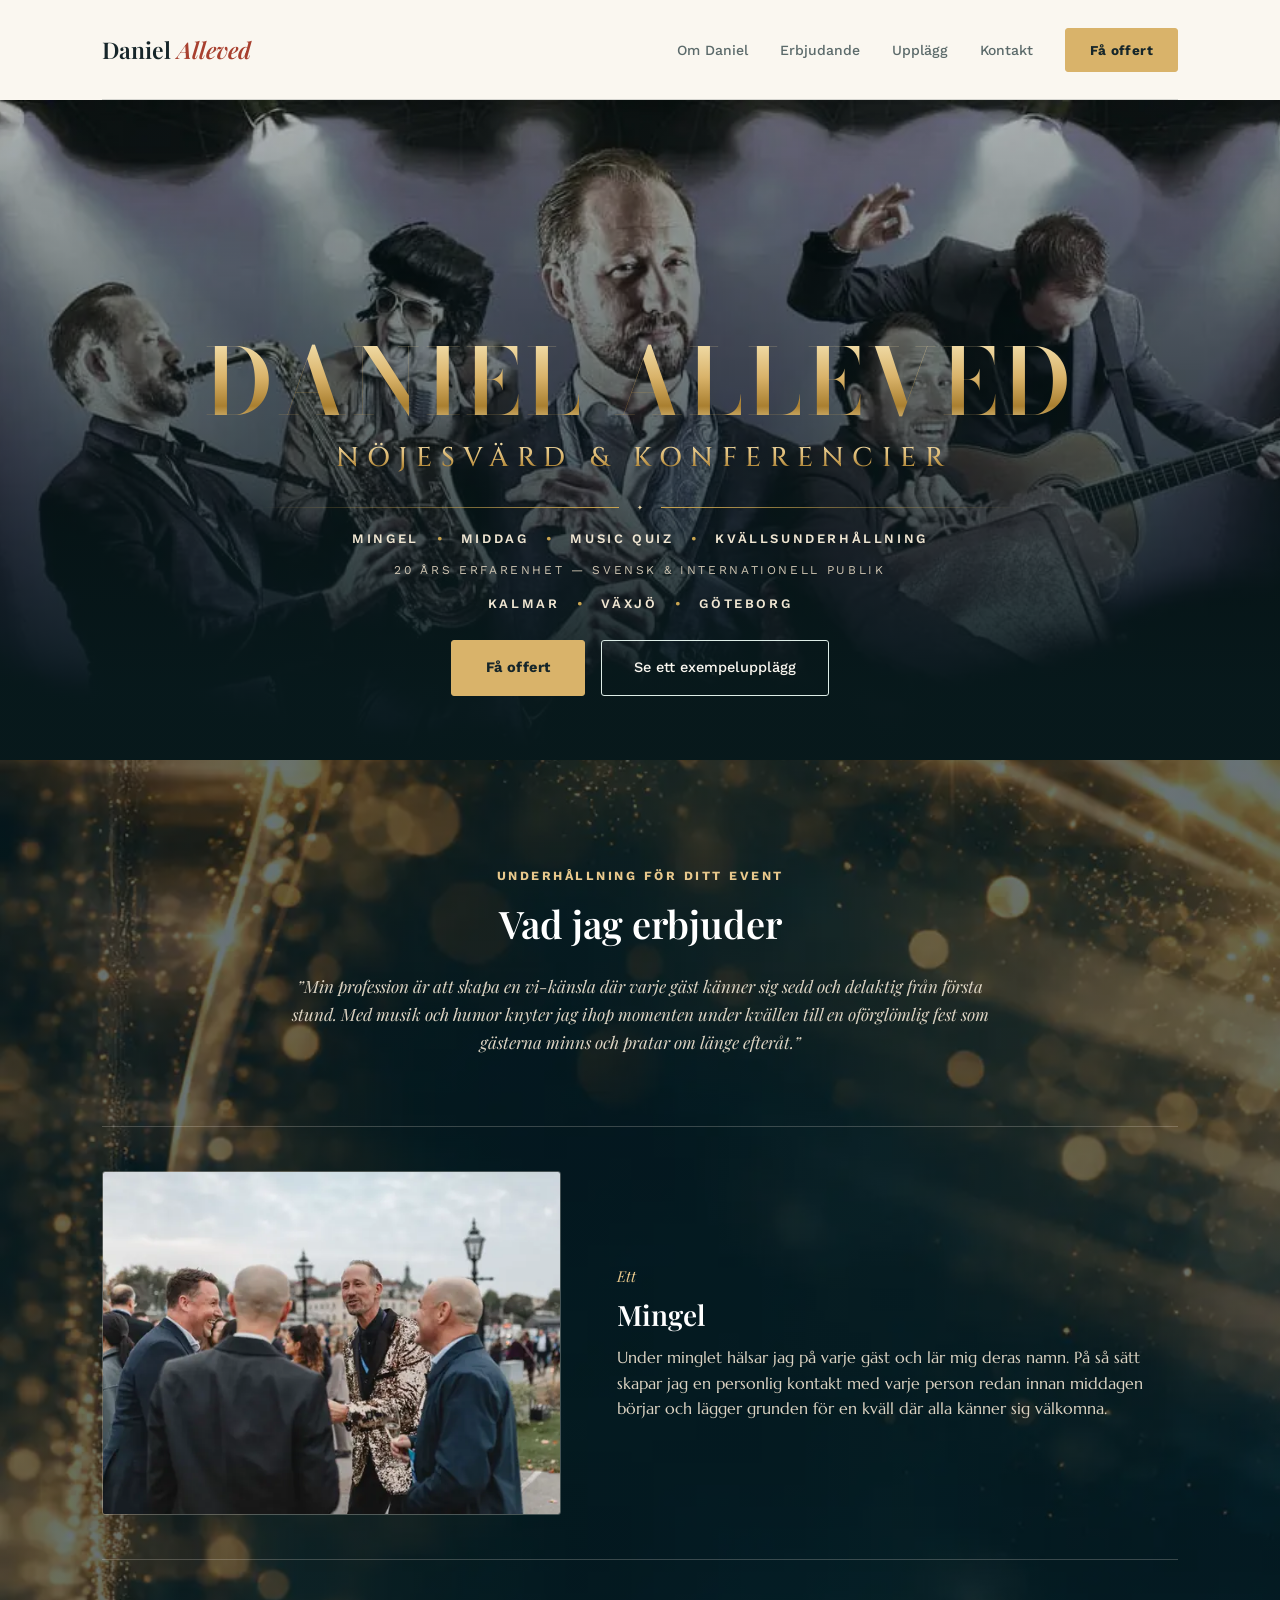
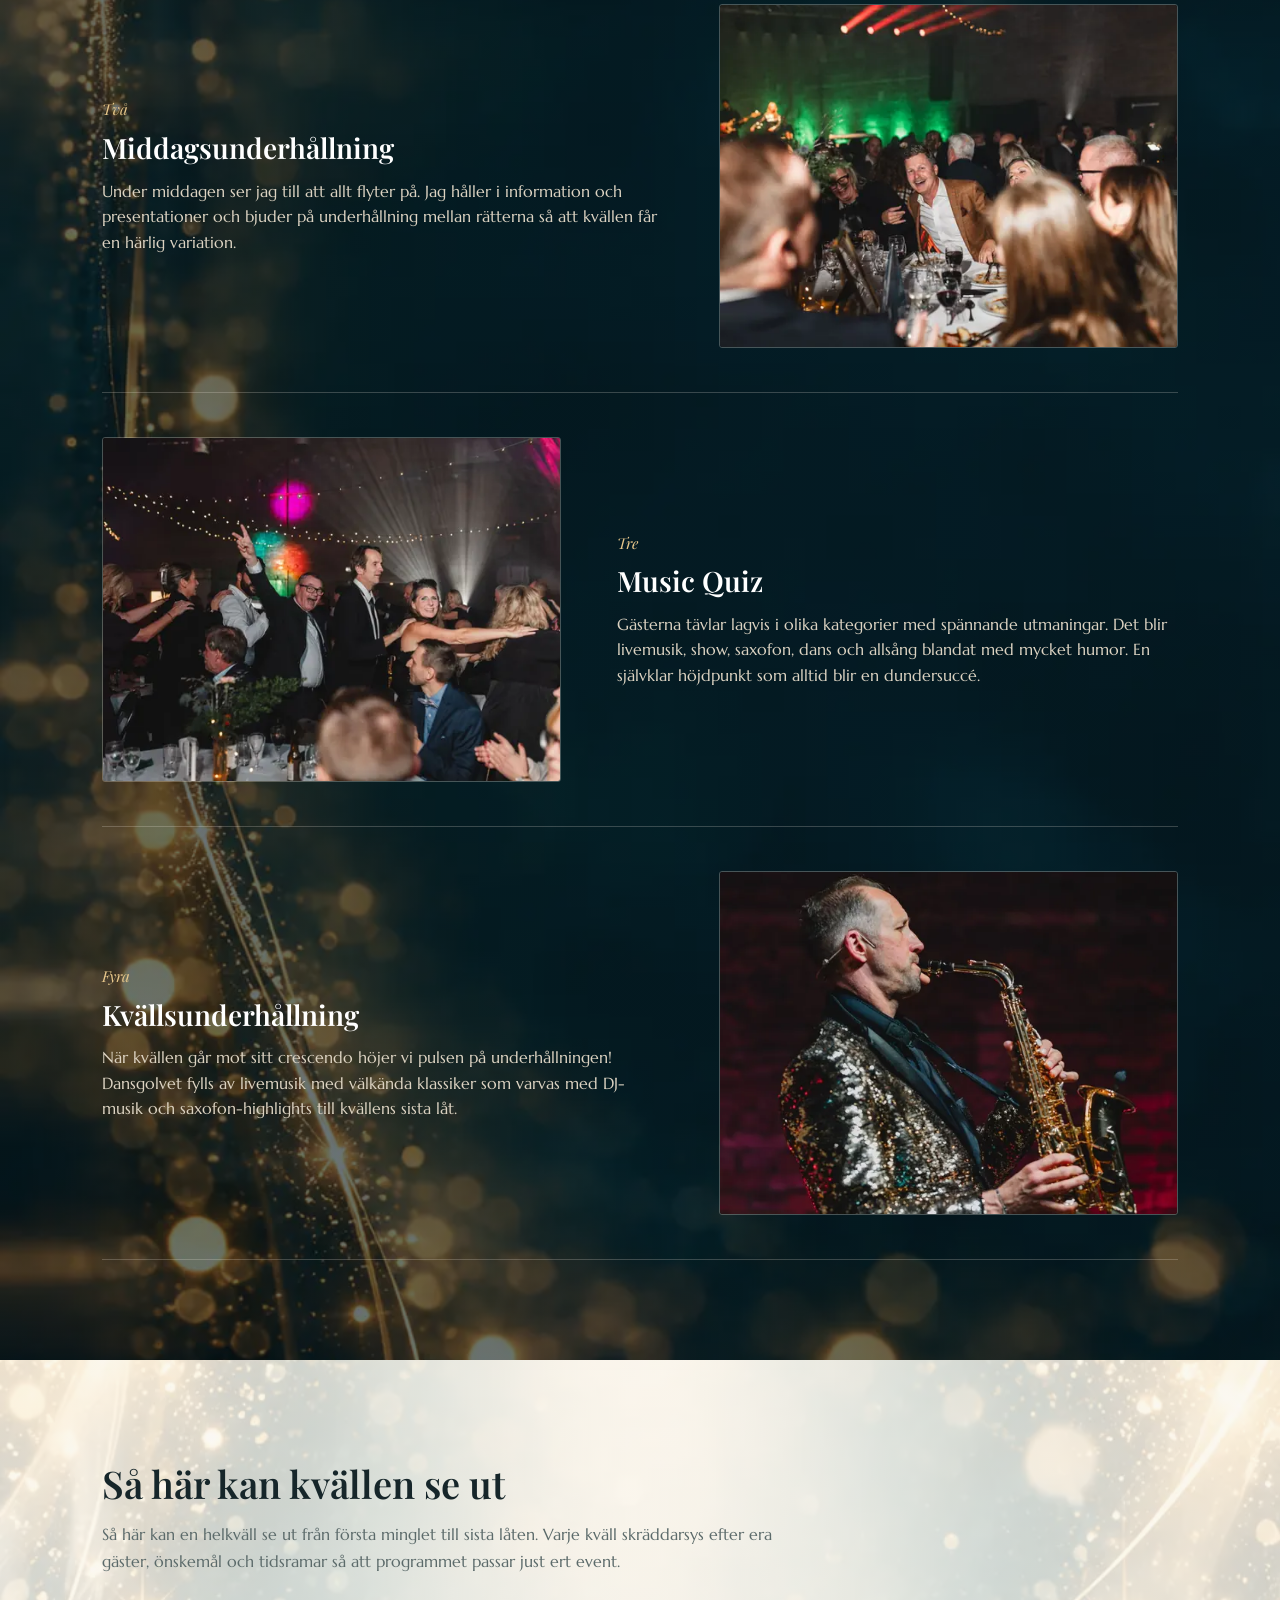
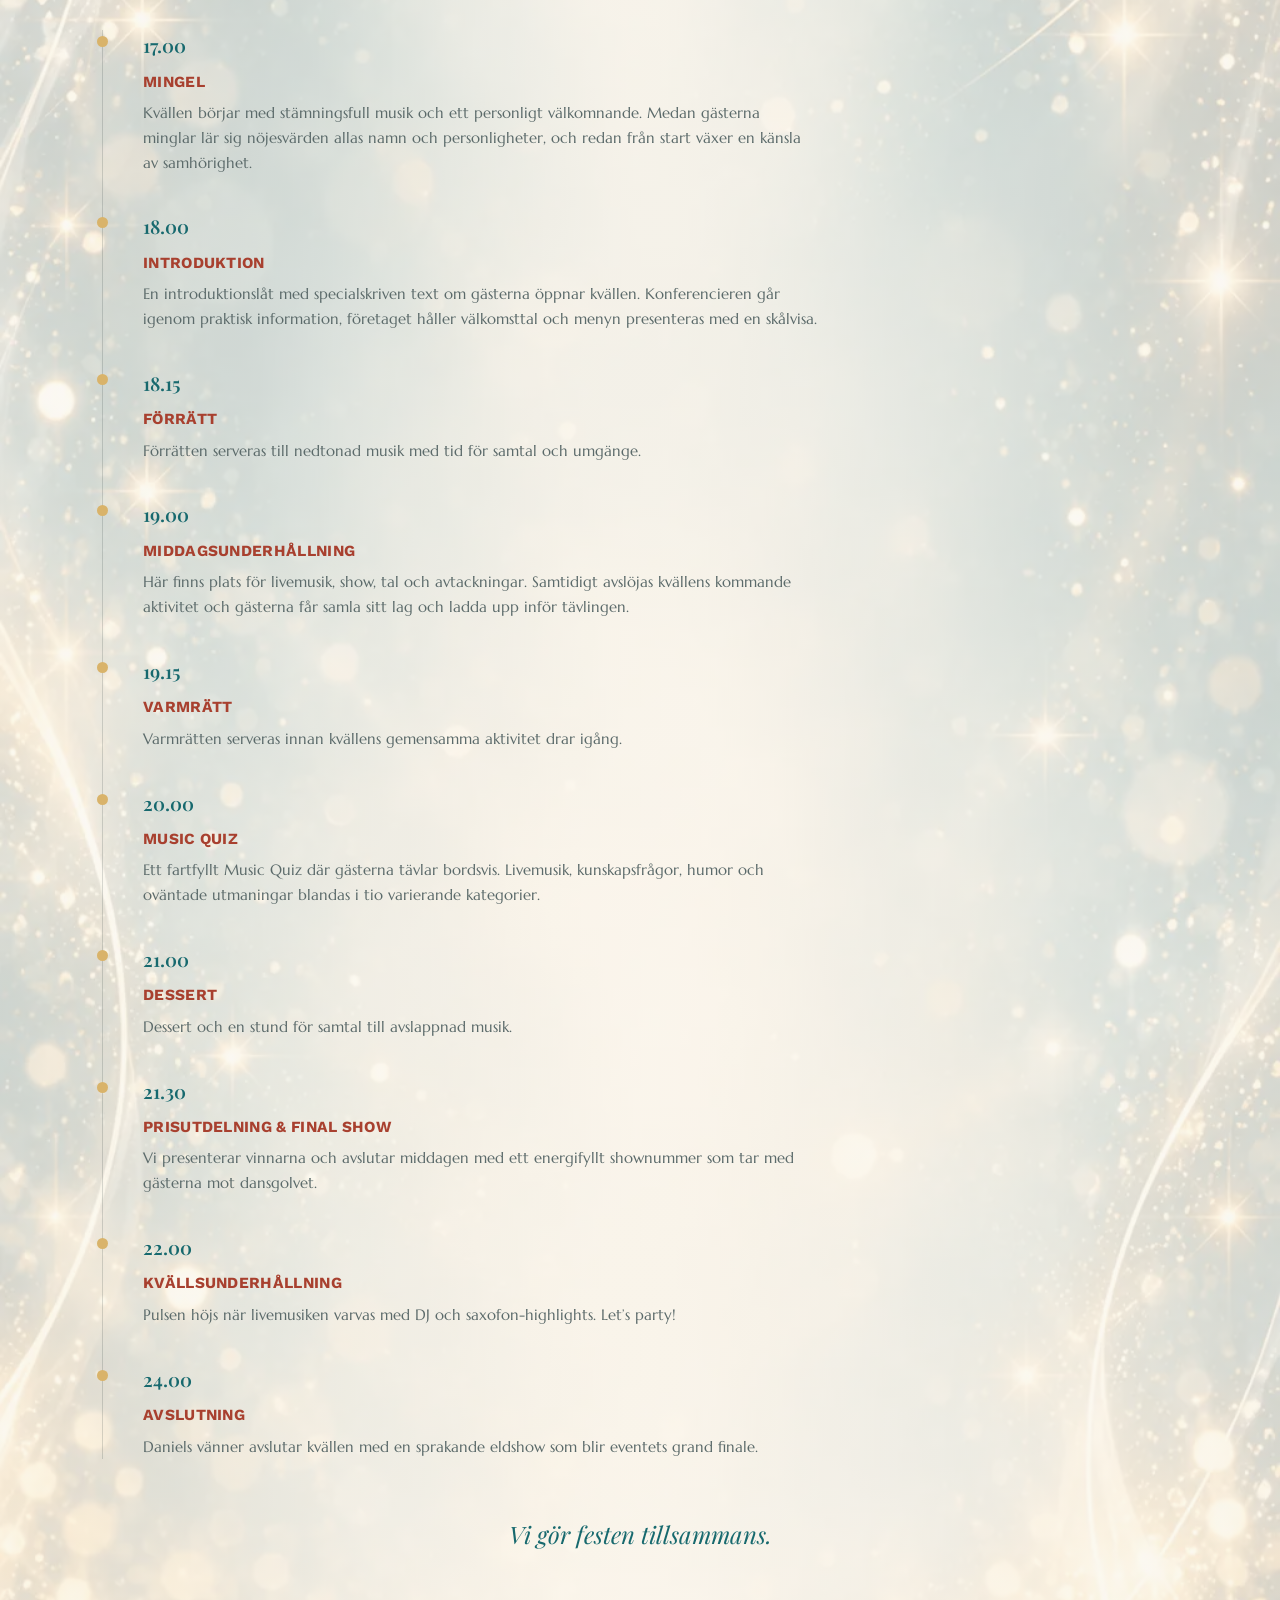
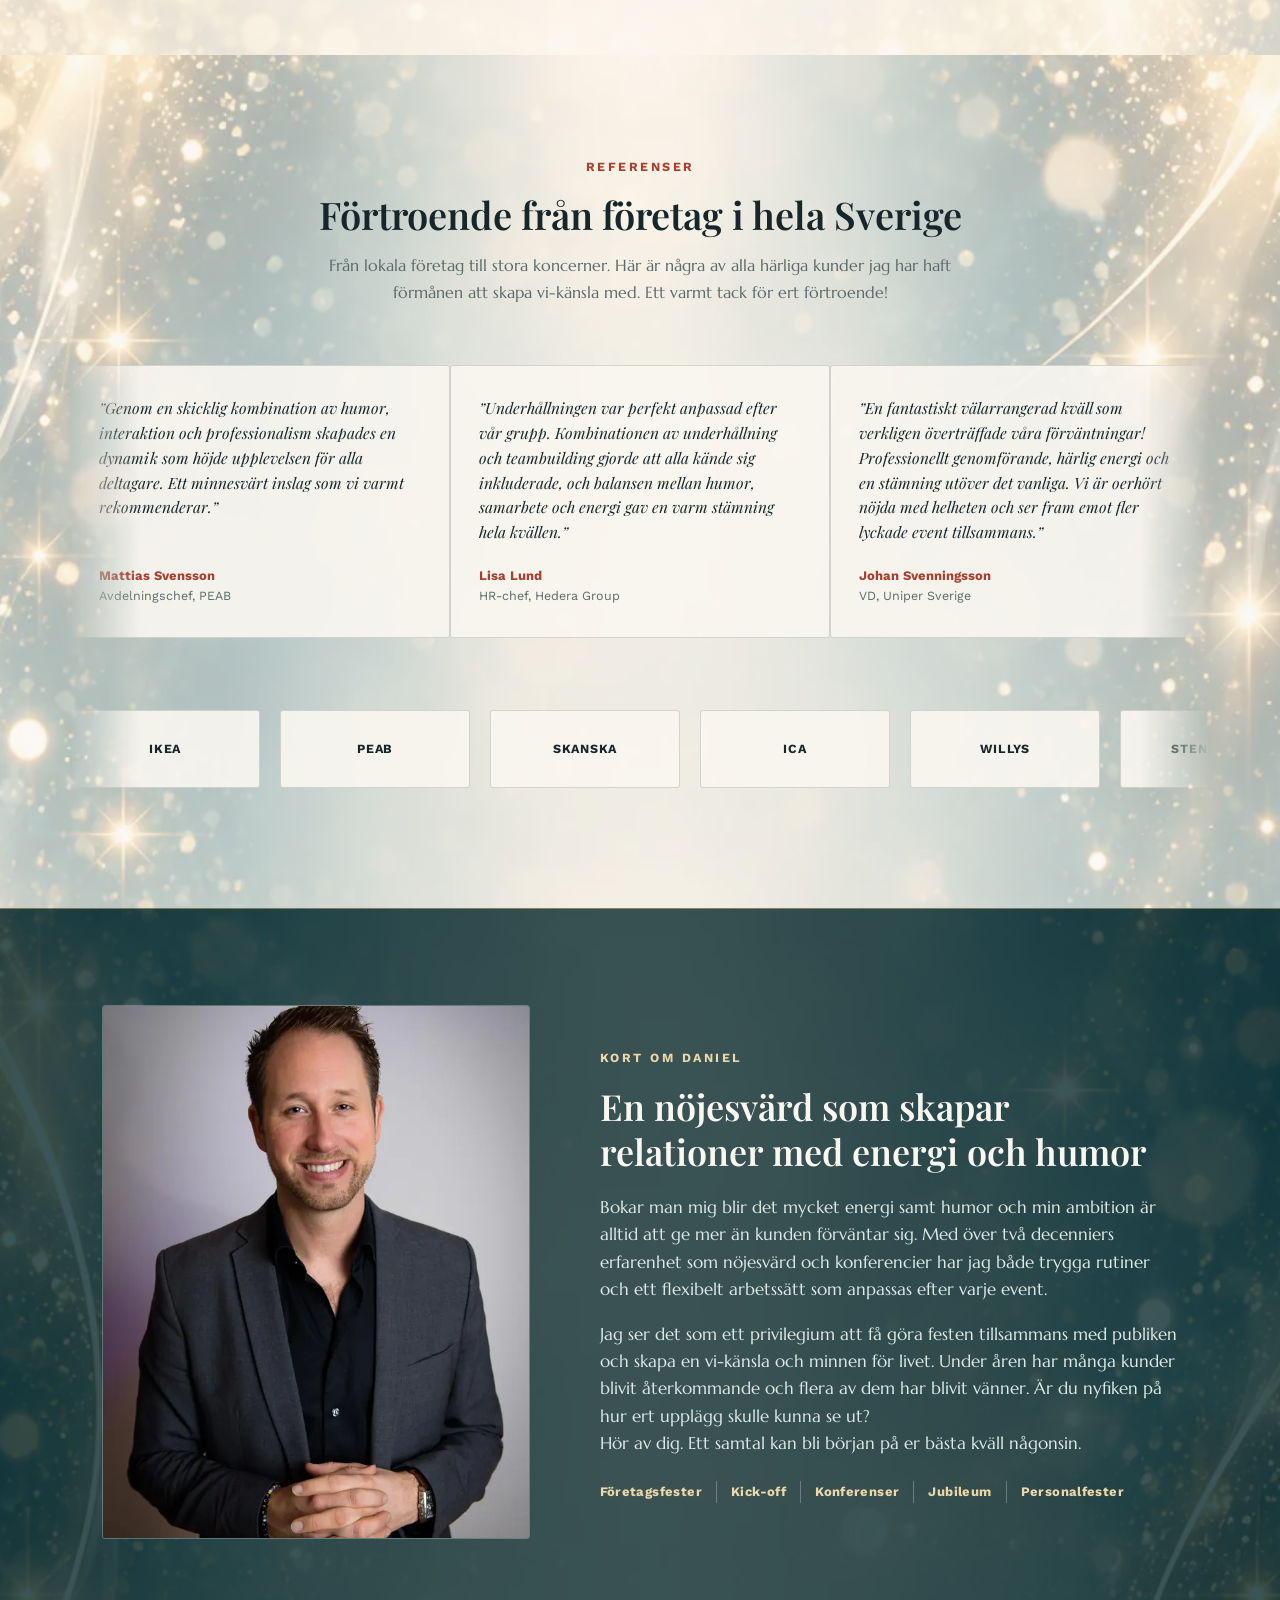
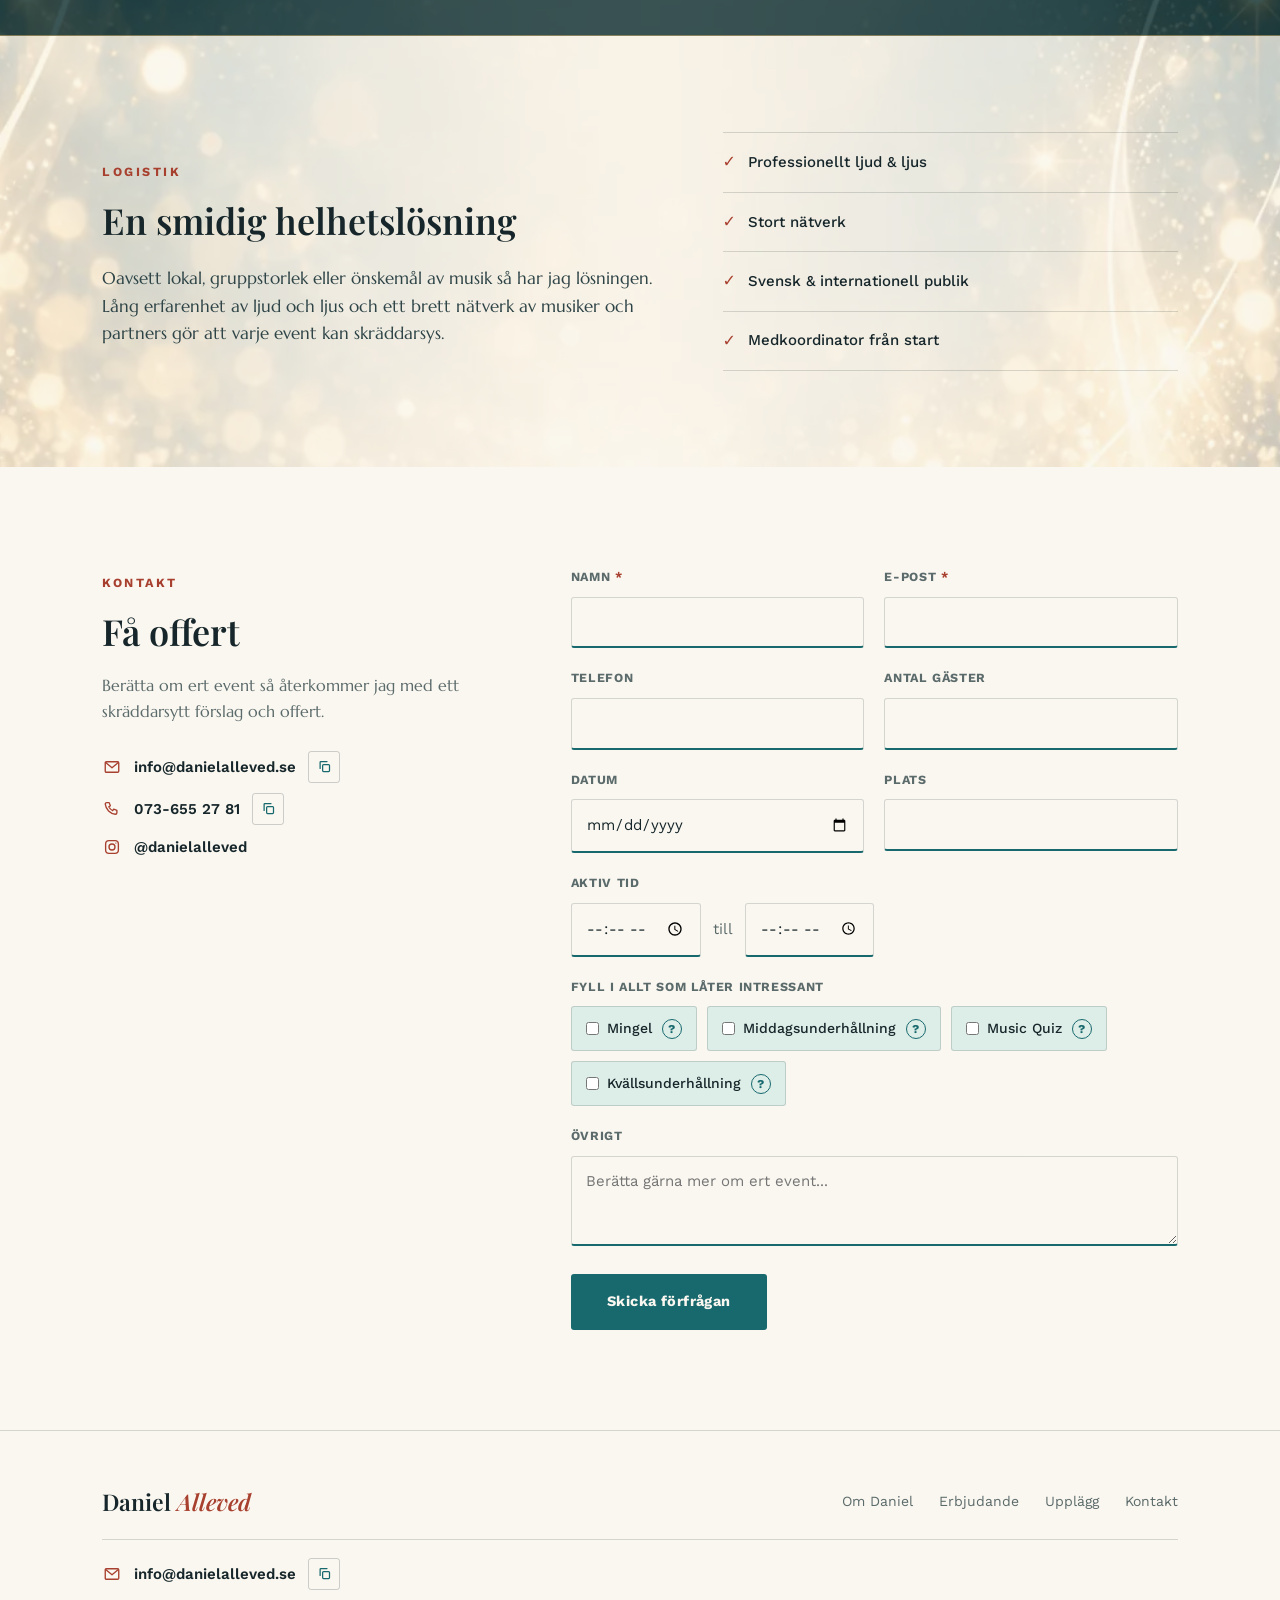
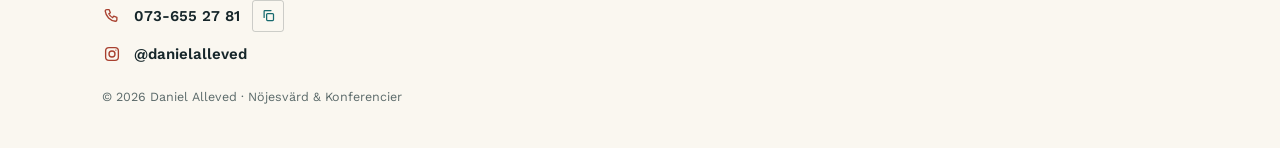
==== commit a7190be4: "Ny bild för Fyra – Kvällsunderhållning: saxofon, beskuren liggande Originalet är stående; en 4:3-bes" ====
--- a/index.html
+++ b/index.html
@@ -204,7 +204,7 @@
 
           <article class="offer offer--rev">
             <div class="offer__media">
-              <img src="assets/img/band-scen-600.webp" srcset="assets/img/band-scen-600.webp 600w, assets/img/band-scen-1000.webp 1000w" sizes="(max-width: 820px) 100vw, 480px" width="1000" height="667" loading="lazy" alt="Daniel Alleved och bandet spelar livemusik på scen under kvällsunderhållningen">
+              <img src="assets/img/saxofon-liggande-600.webp" srcset="assets/img/saxofon-liggande-600.webp 600w, assets/img/saxofon-liggande-1000.webp 1000w" sizes="(max-width: 820px) 100vw, 480px" width="1000" height="750" loading="lazy" alt="Daniel Alleved spelar saxofon i paljettkavaj under kvällsunderhållningen">
               <span class="offer__badge" aria-hidden="true">Fyra</span>
             </div>
             <div class="offer__body">
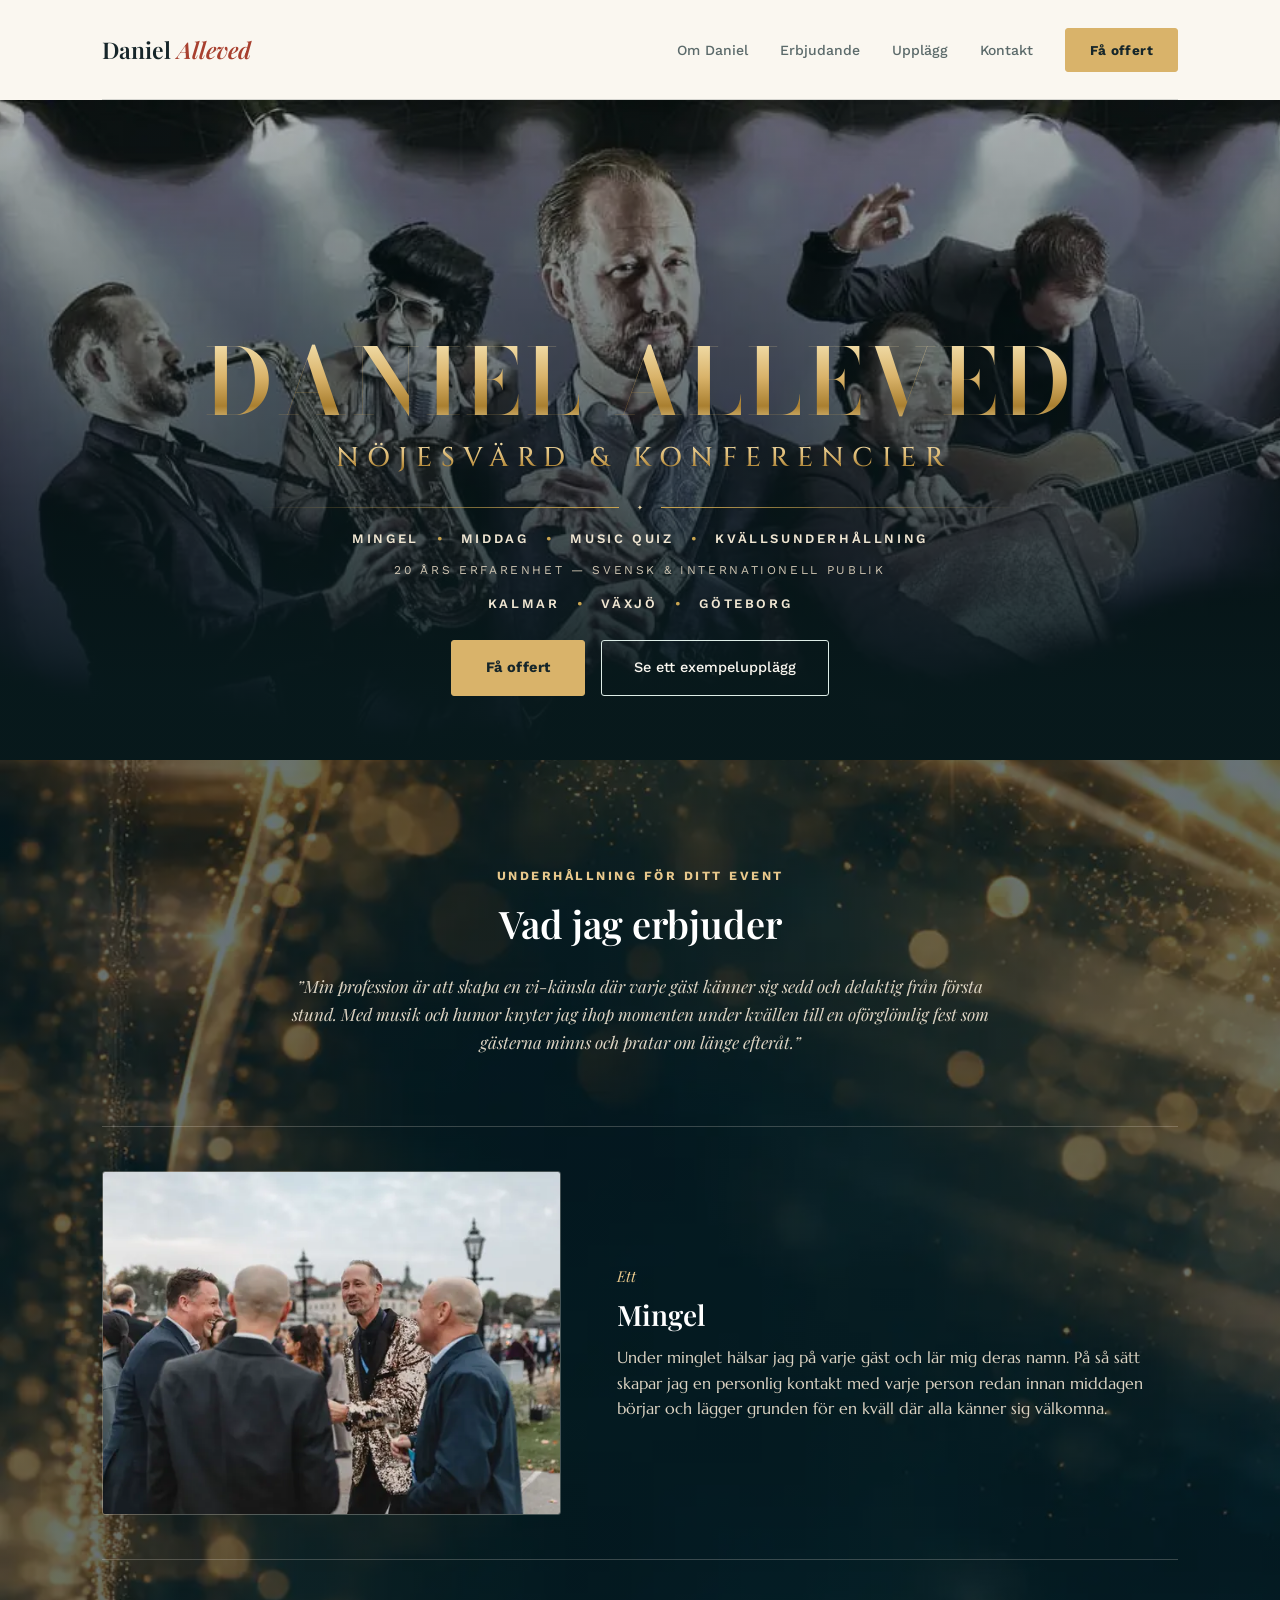
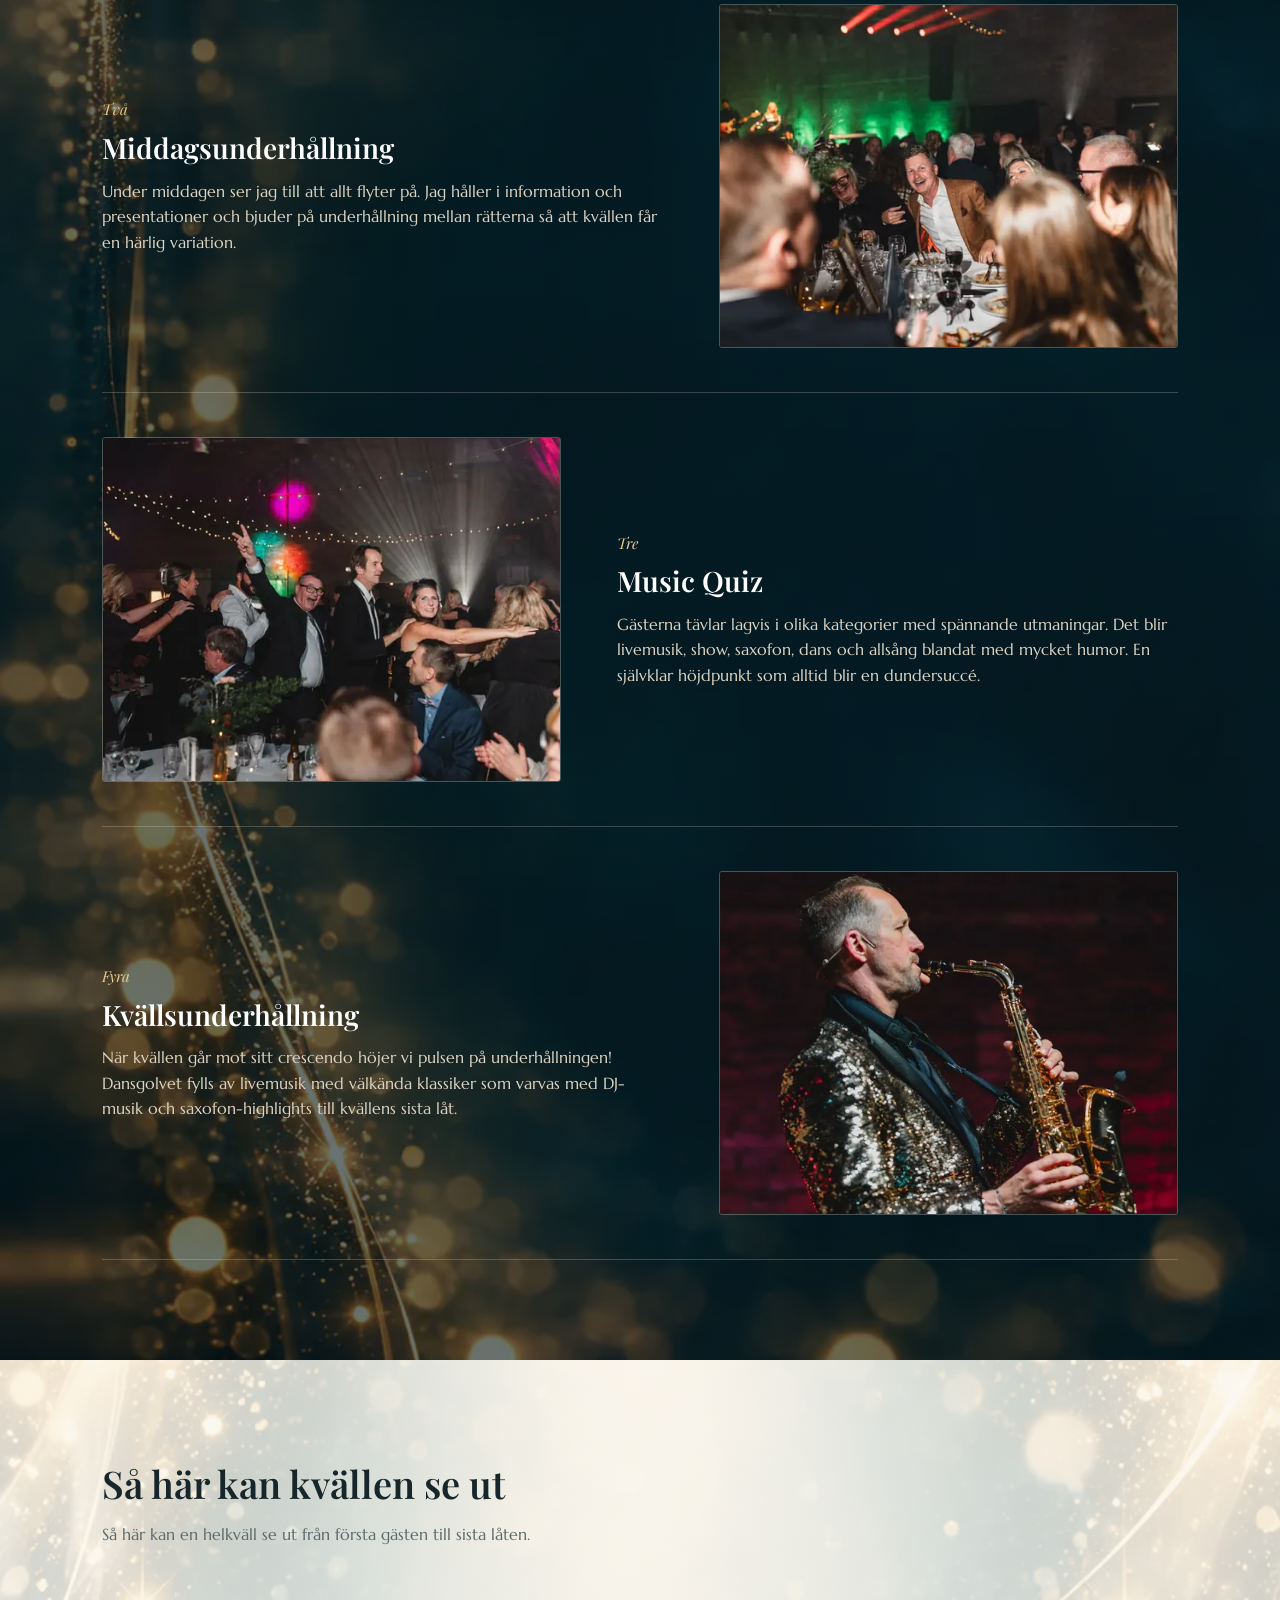
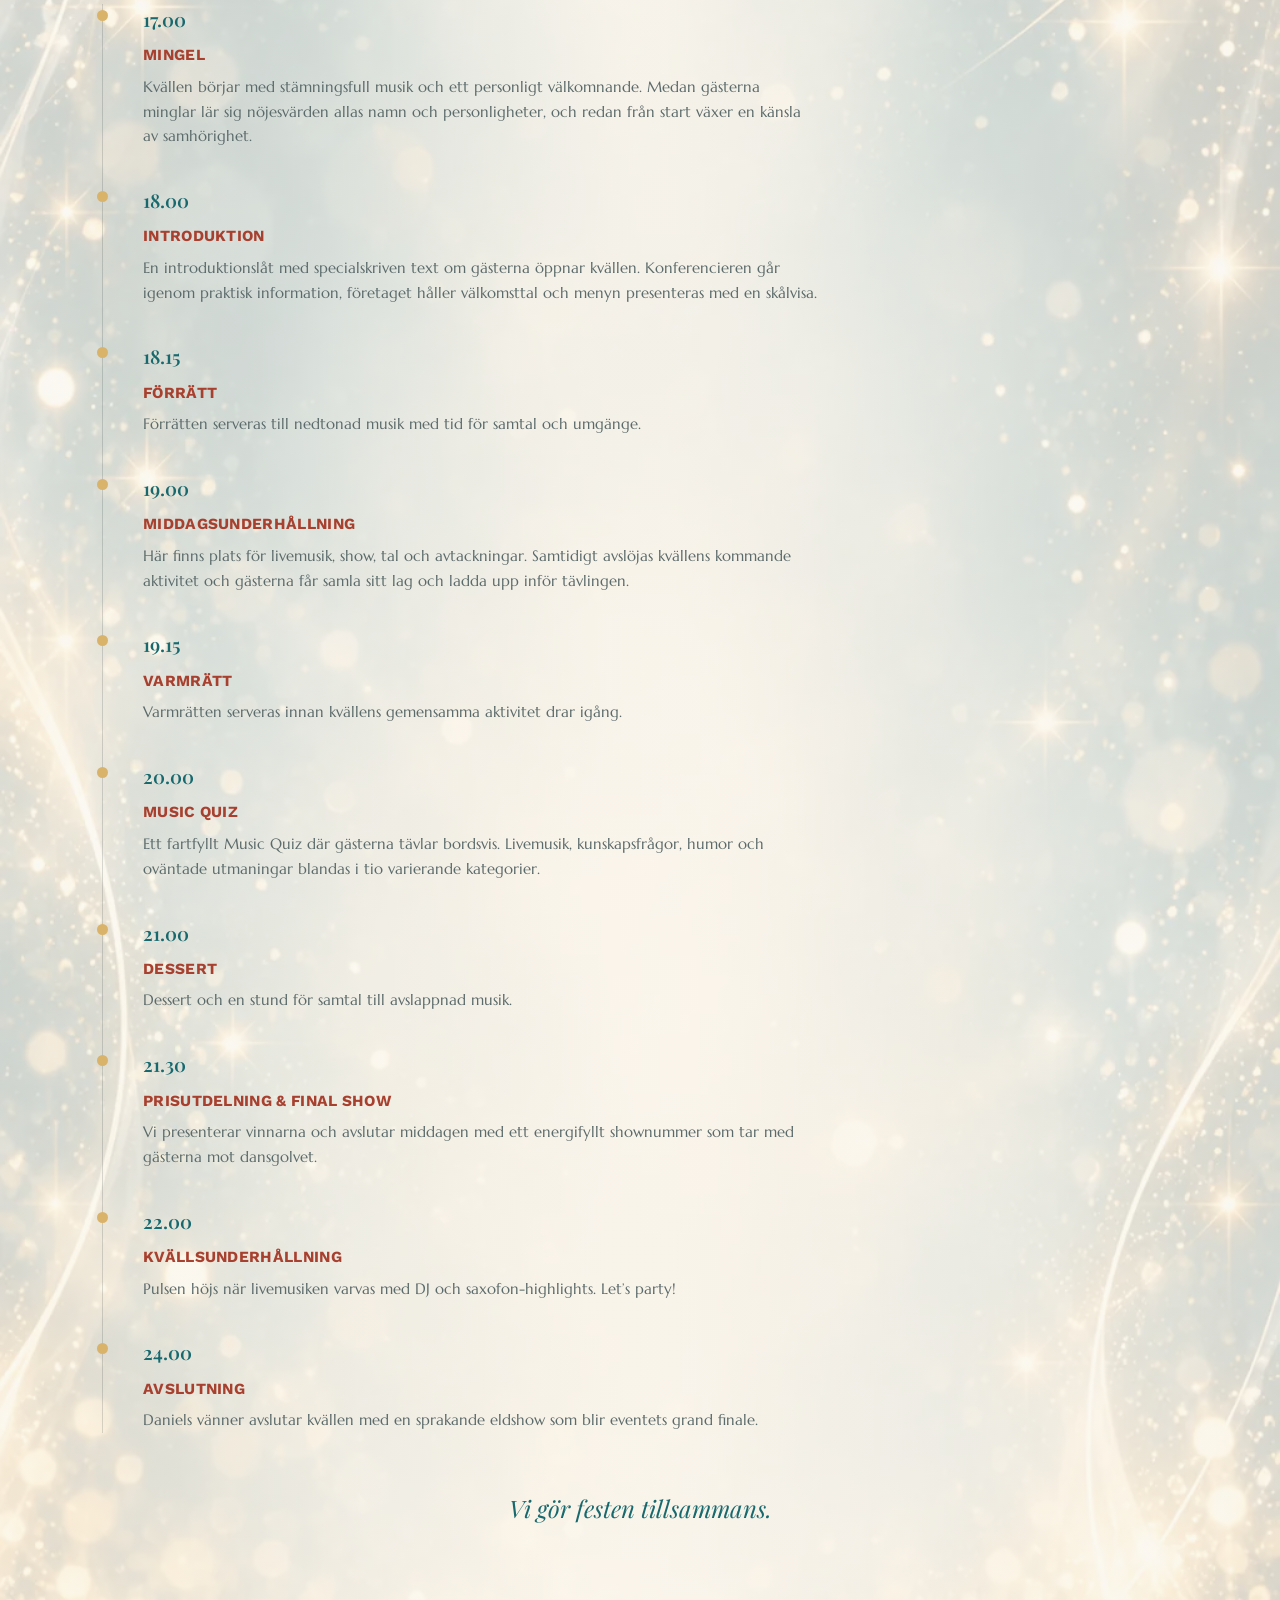
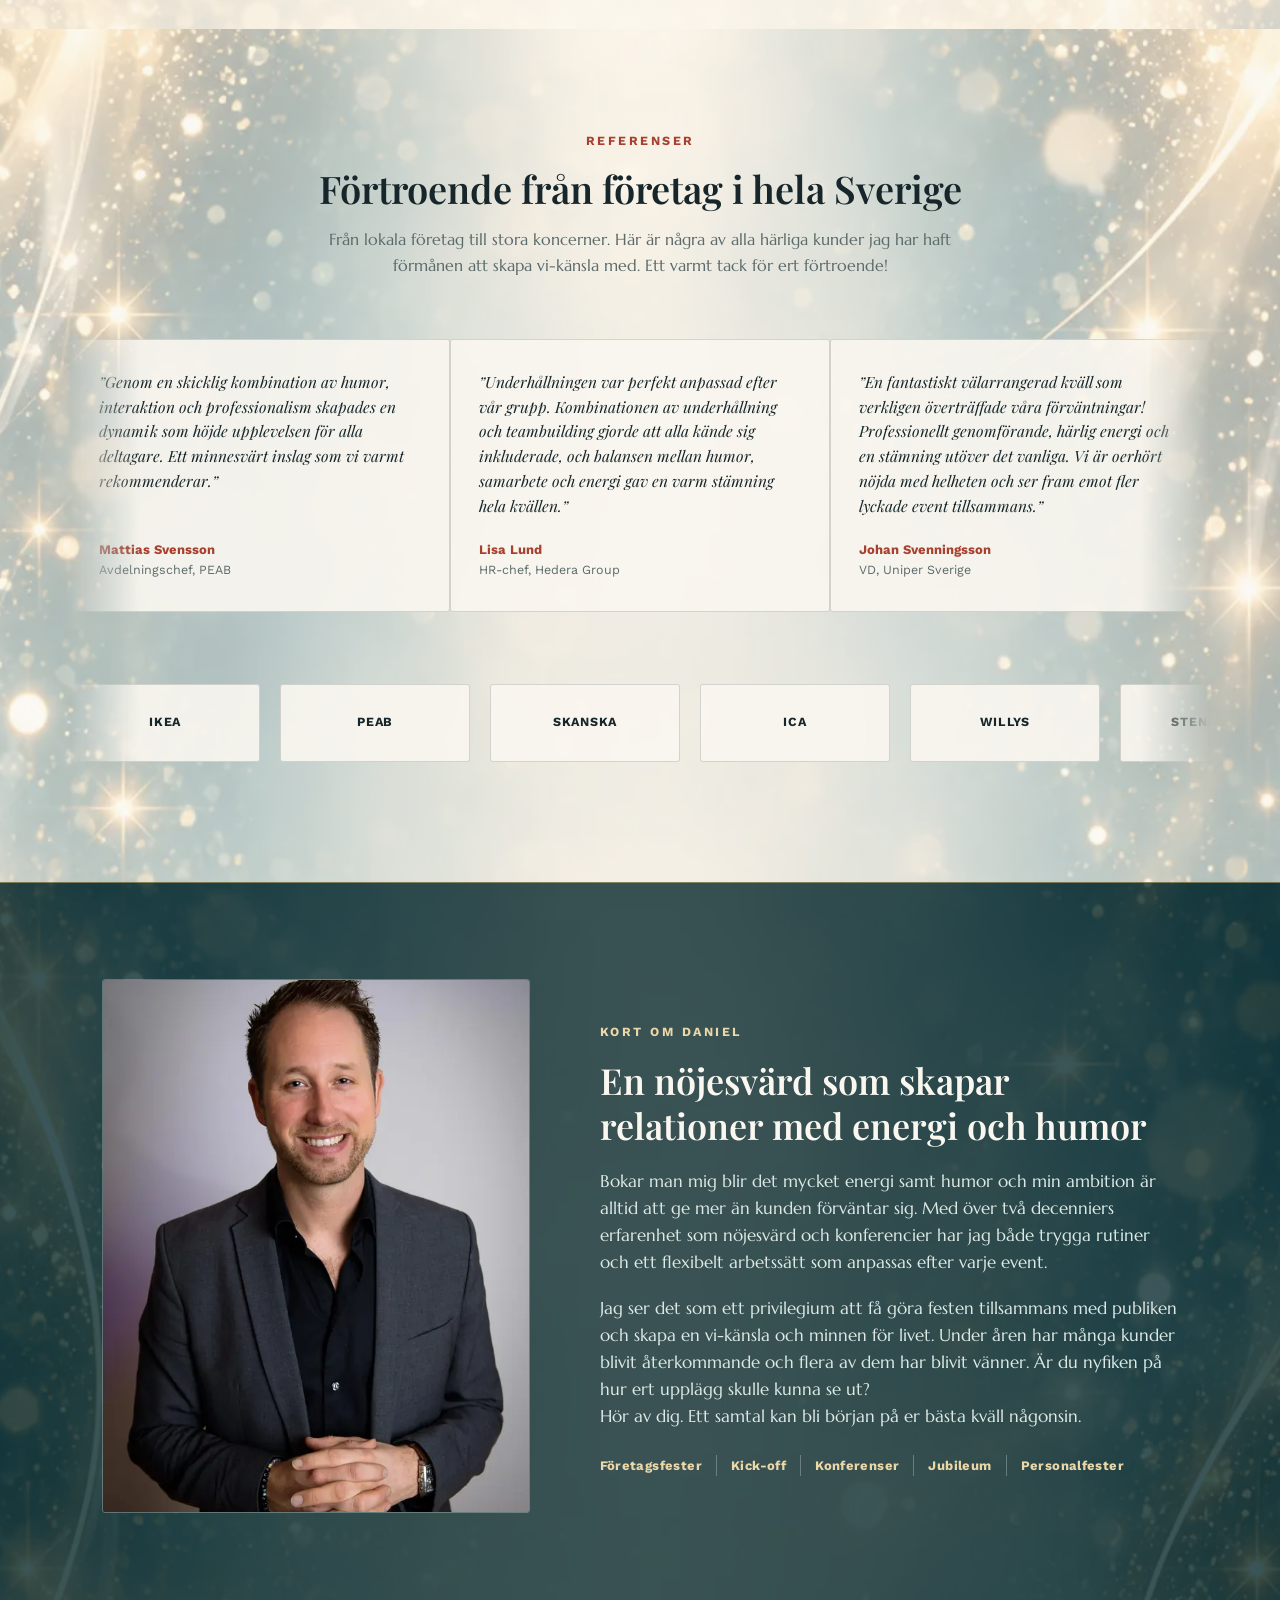
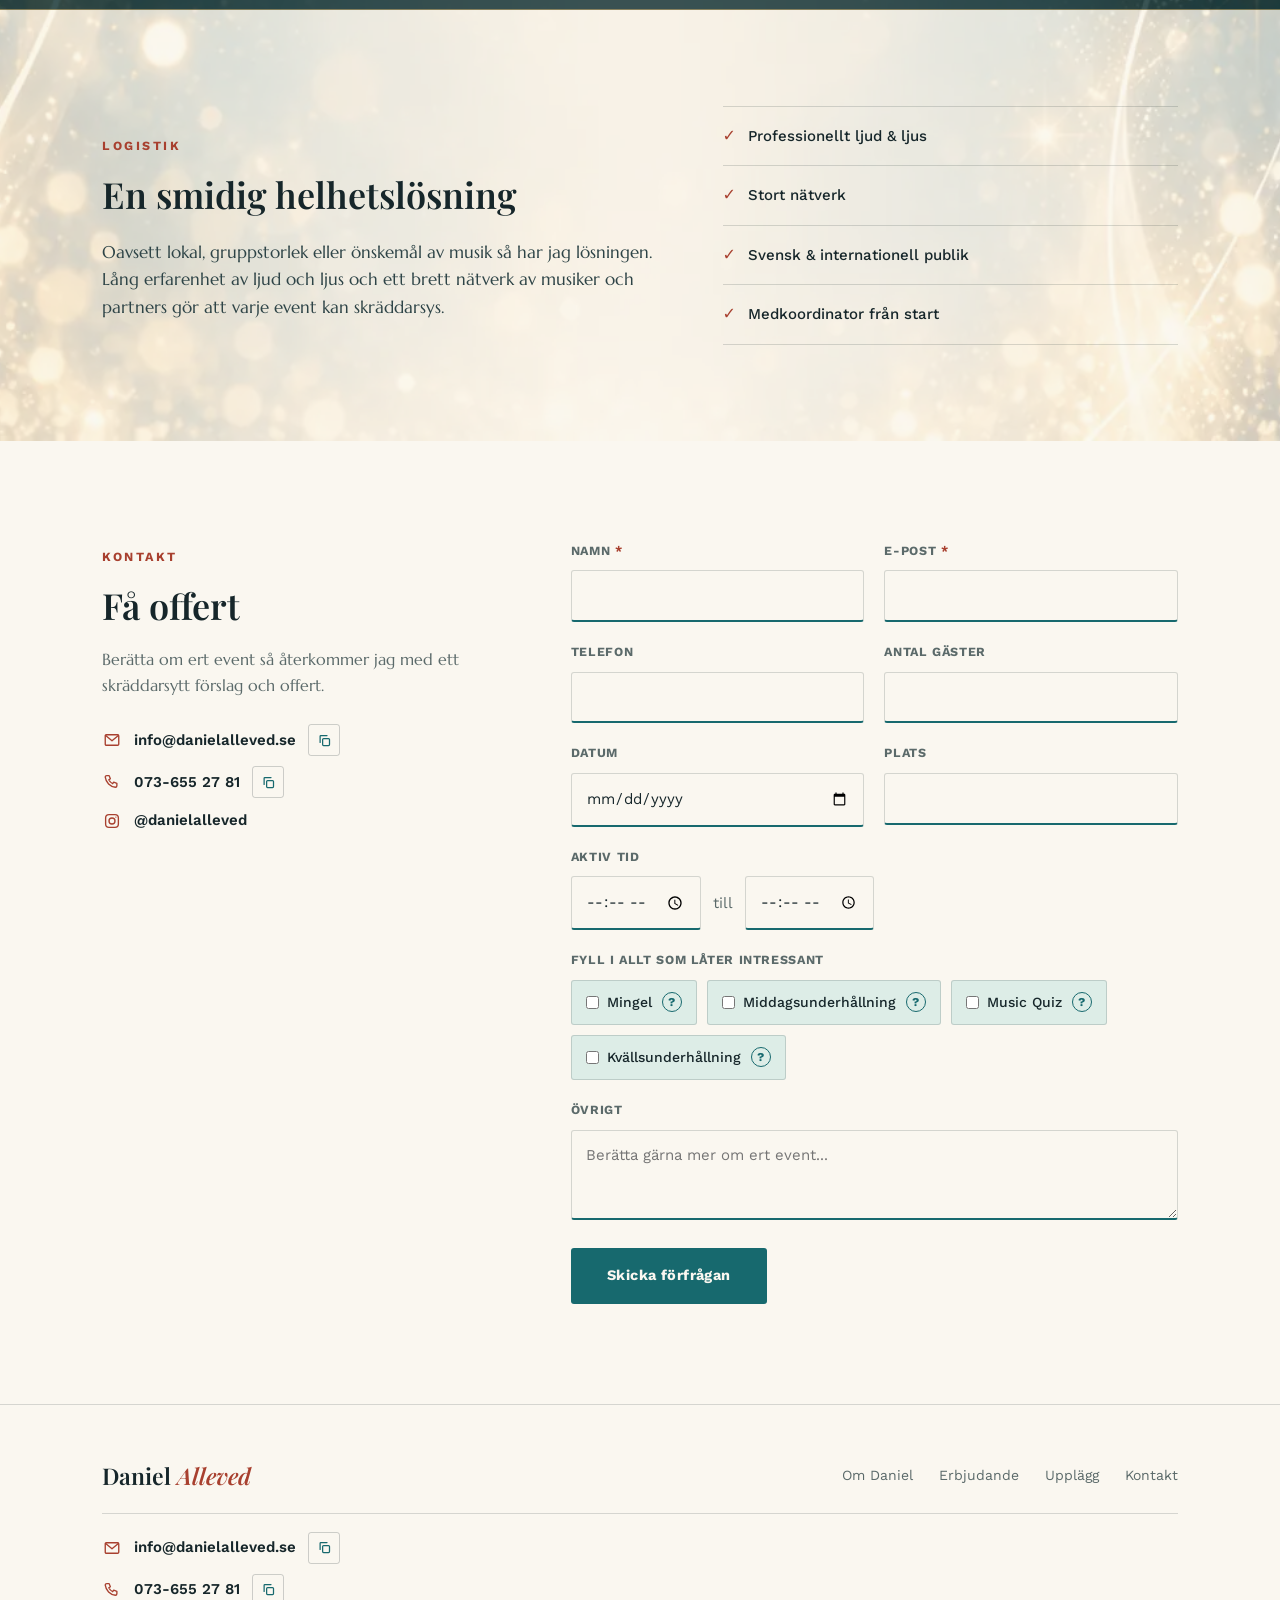
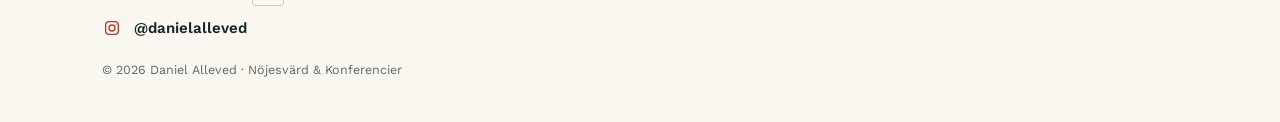
==== commit 44999a22: "Ny ingress under Så här kan kvällen se ut Co-Authored-By: Claude Opus 5.5 <noreply@anthropic.com> Cl" ====
--- a/index.html
+++ b/index.html
@@ -222,7 +222,7 @@
       <div class="container">
         <header class="section-head plan-head">
           <h2>Så här kan kvällen se ut</h2>
-          <p>Så här kan en helkväll se ut från första minglet till sista låten. Varje kväll skräddarsys efter era gäster, önskemål och tidsramar så att programmet passar just ert event.</p>
+          <p>Så här kan en helkväll se ut från första gästen till sista låten.</p>
         </header>
 
         <ol class="timeline">
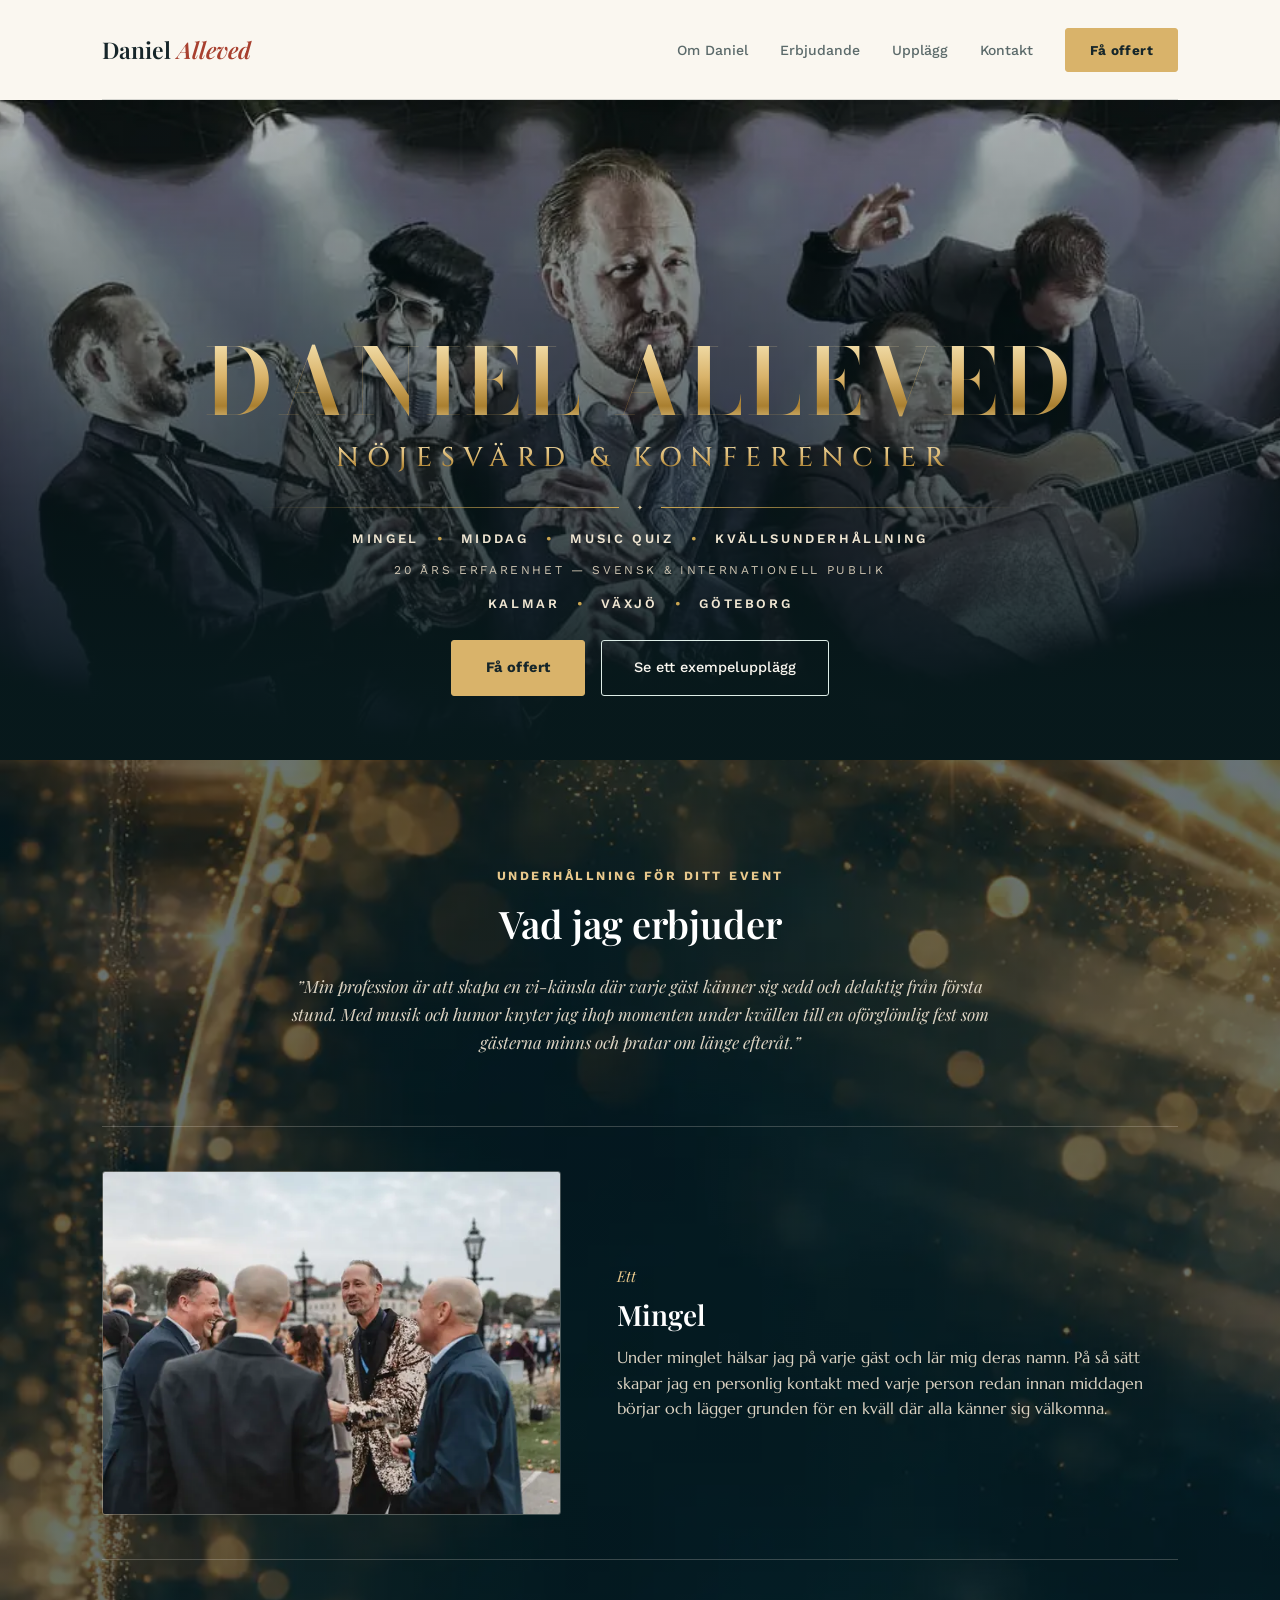
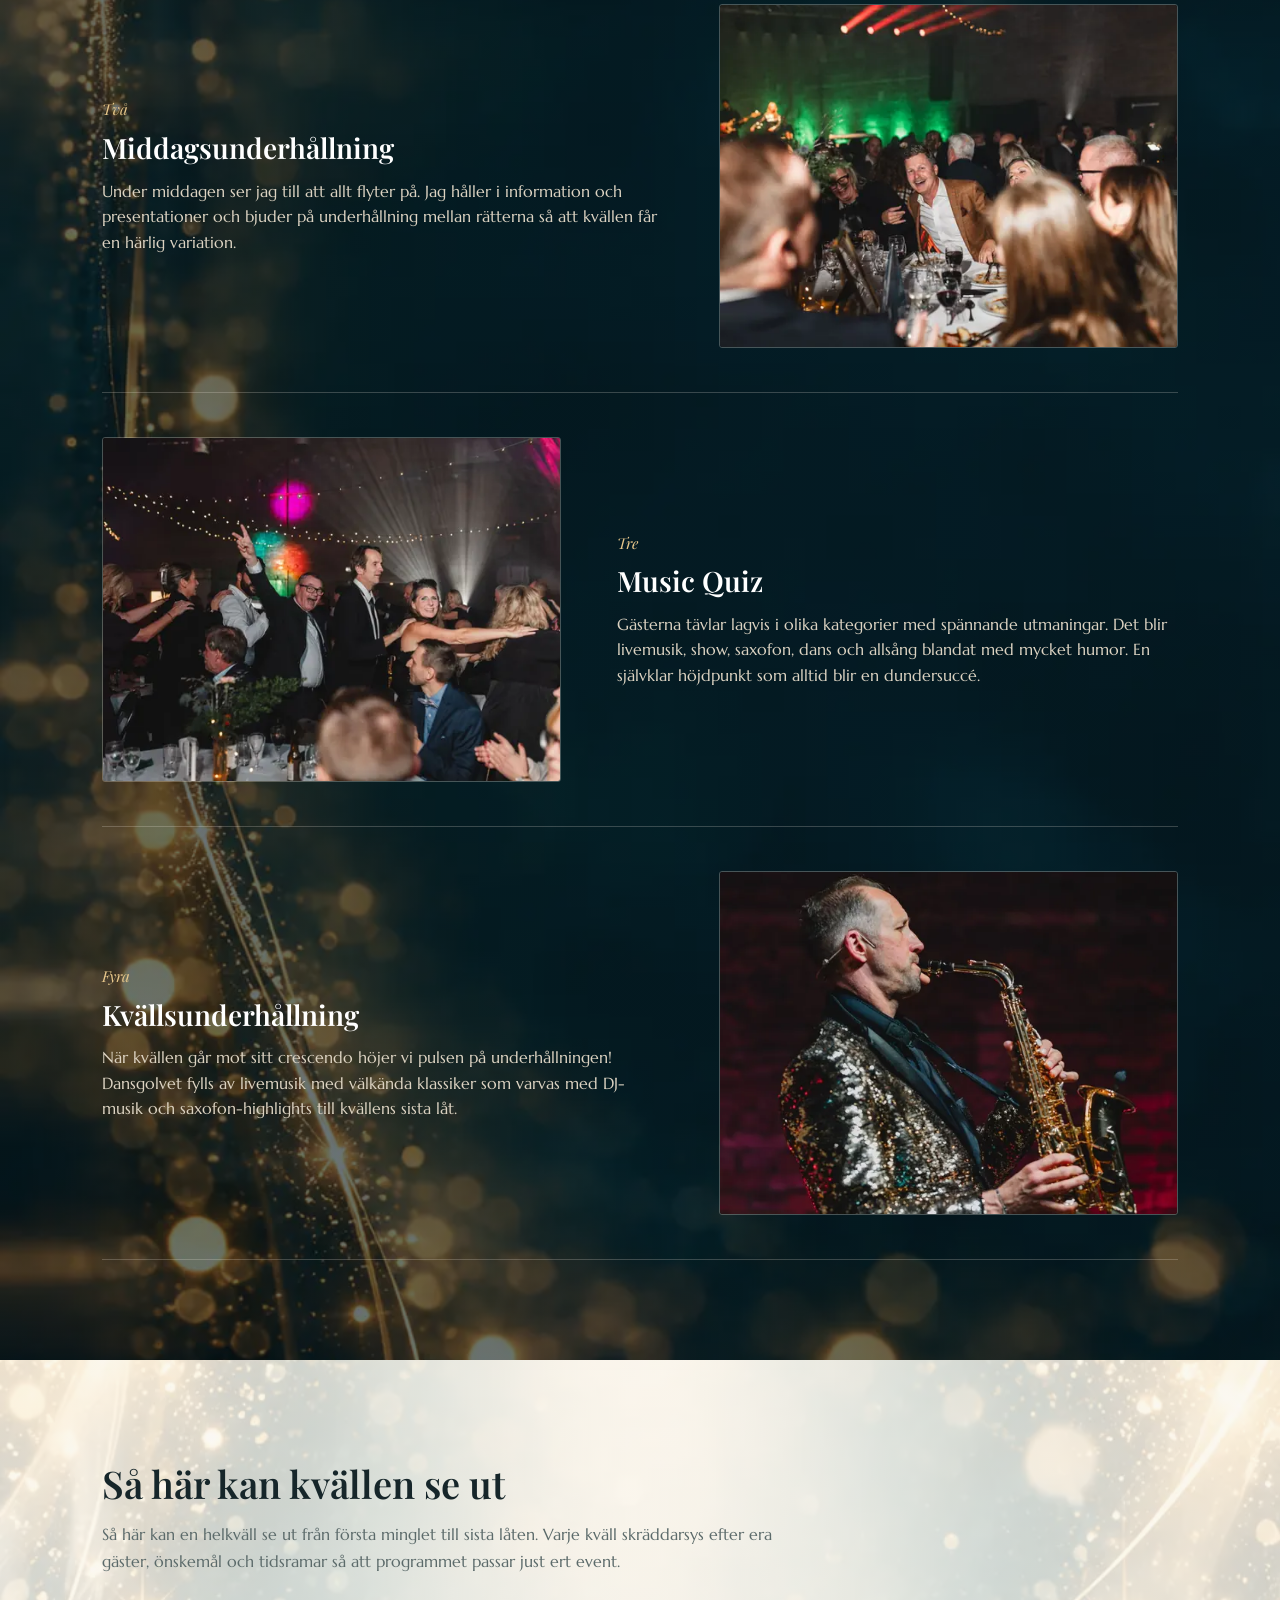
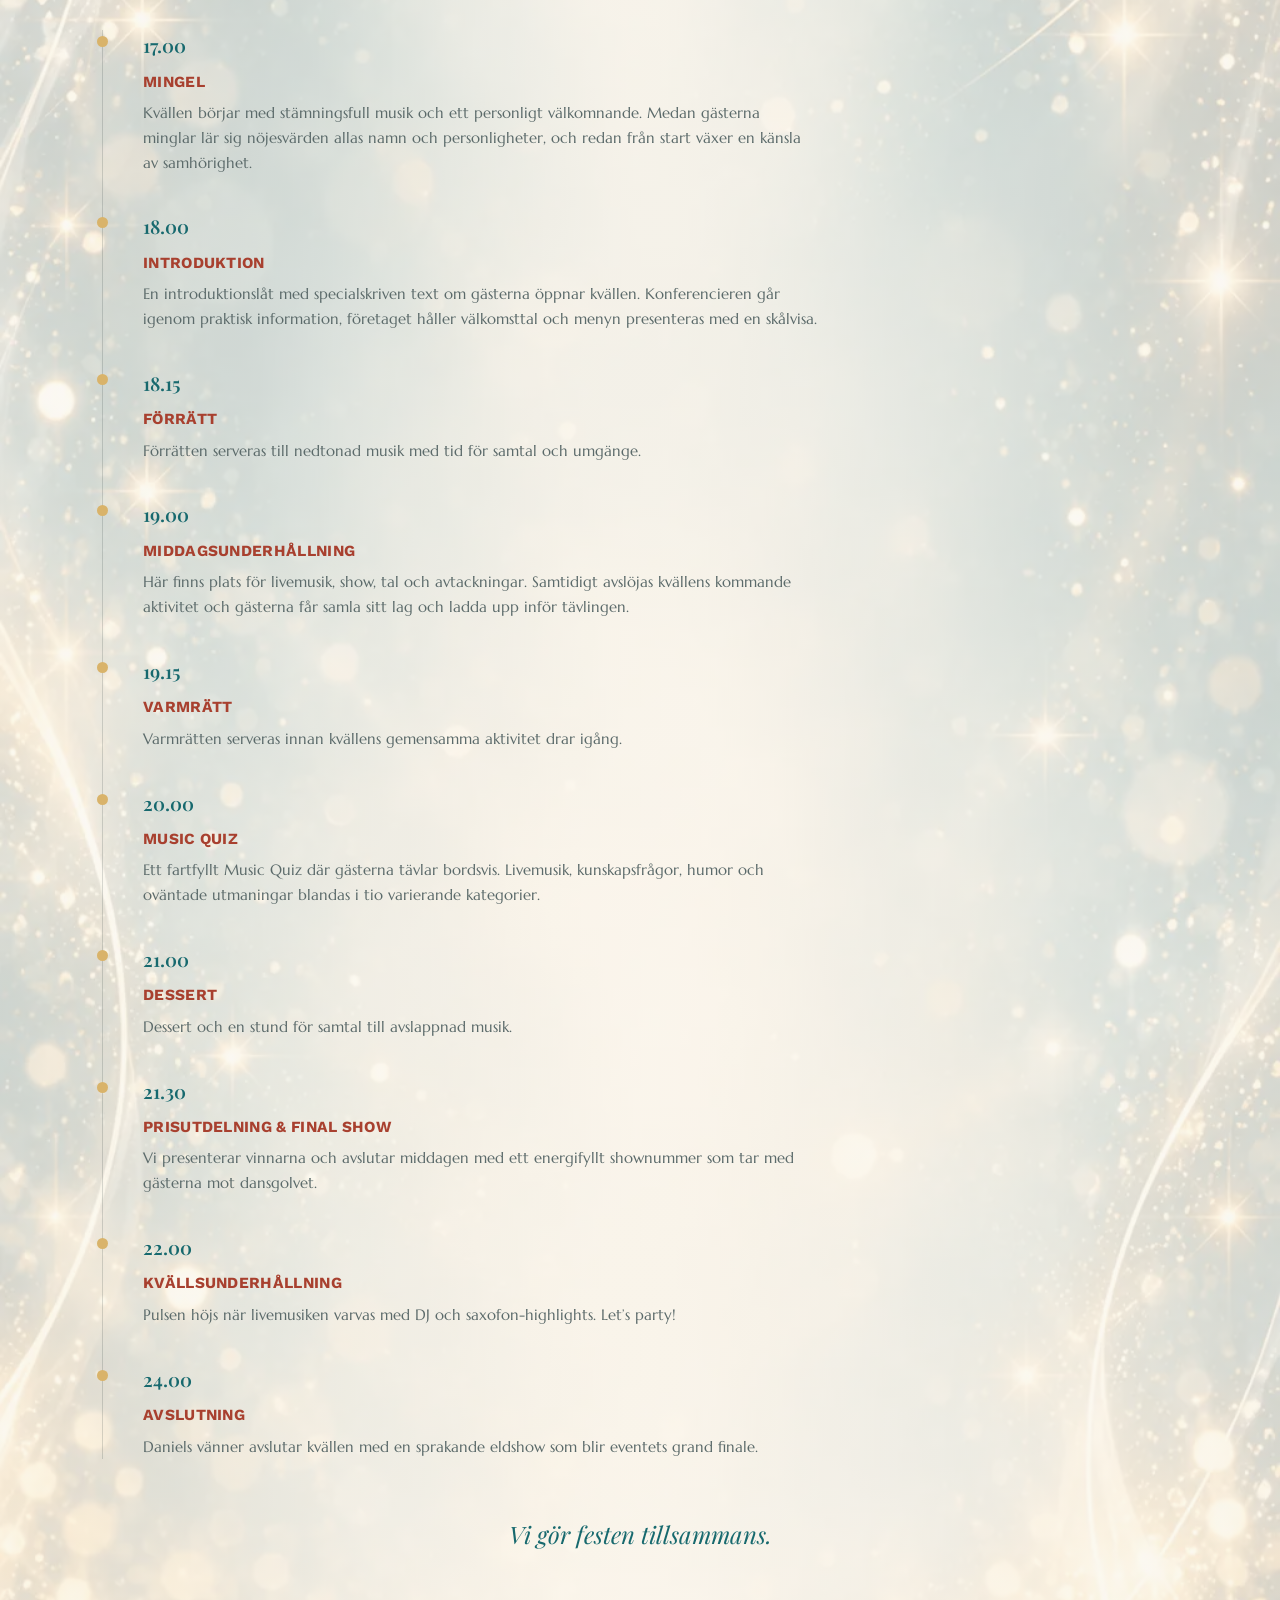
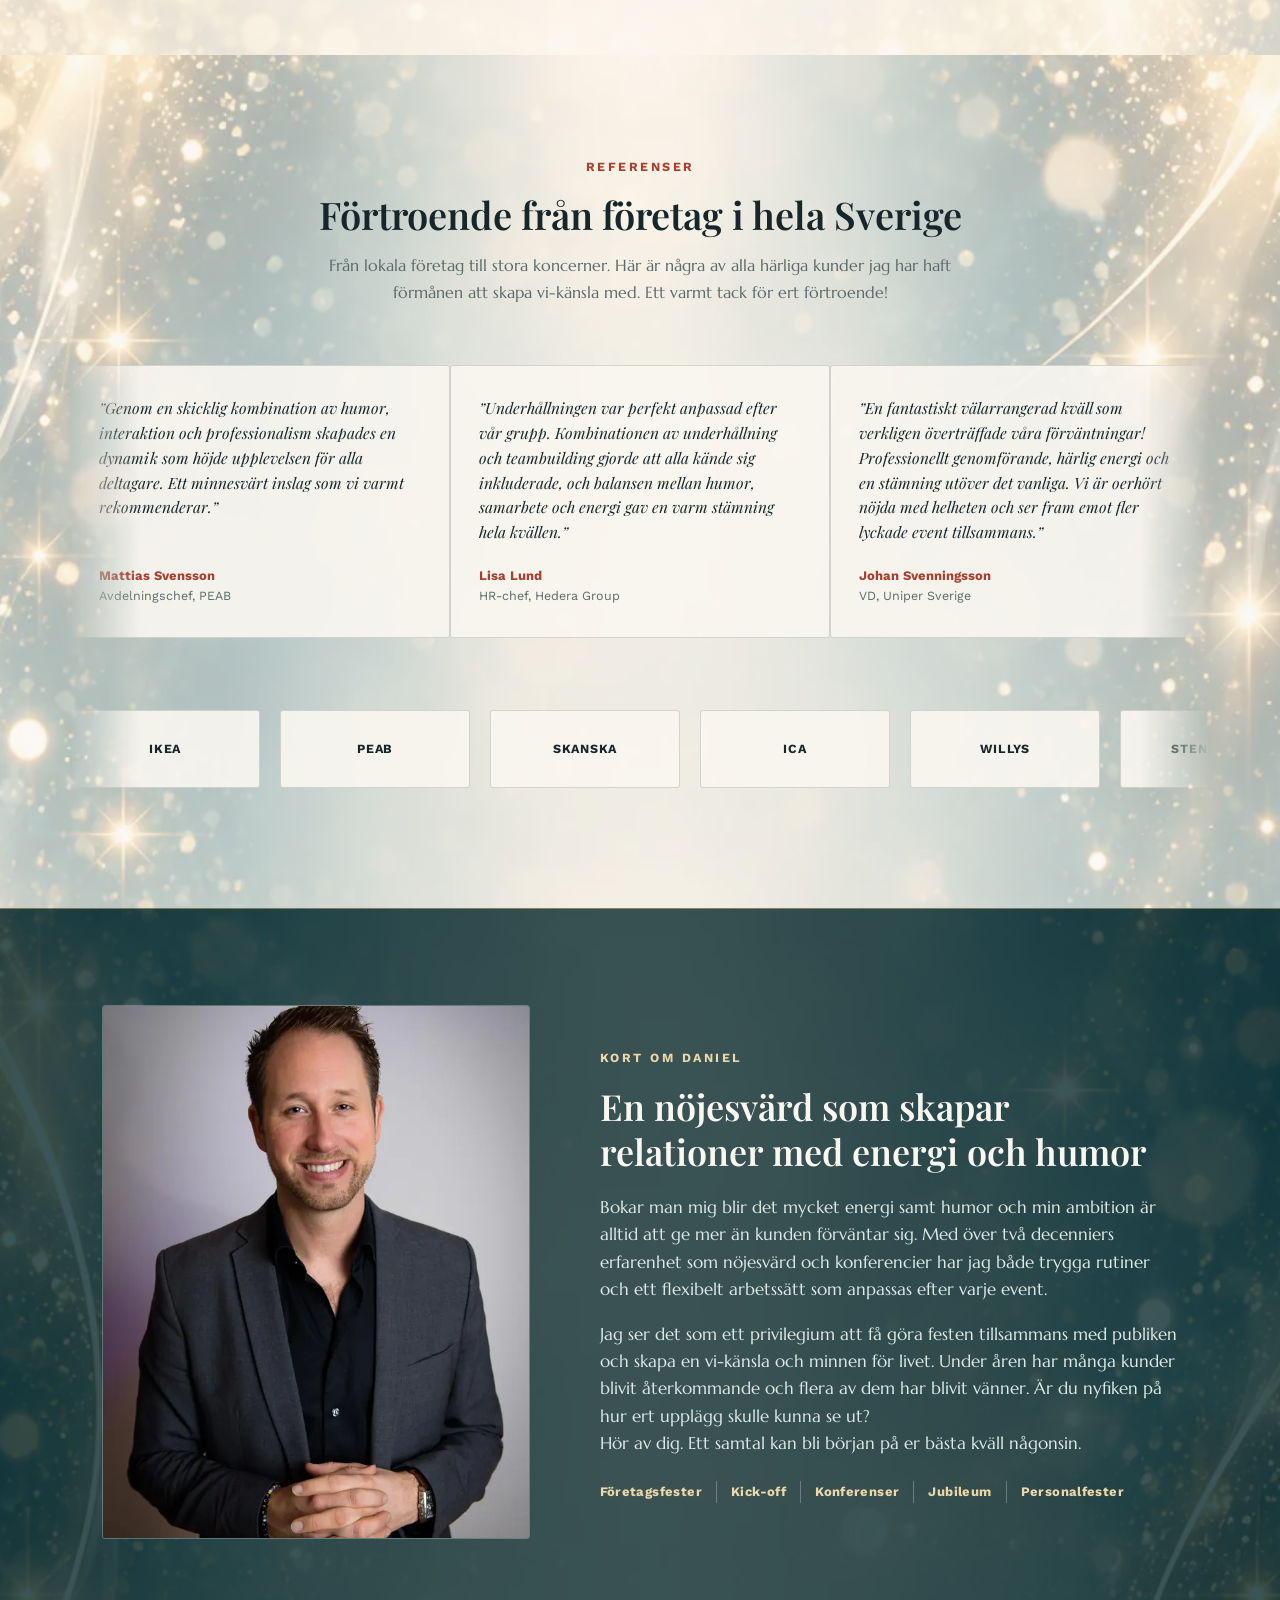
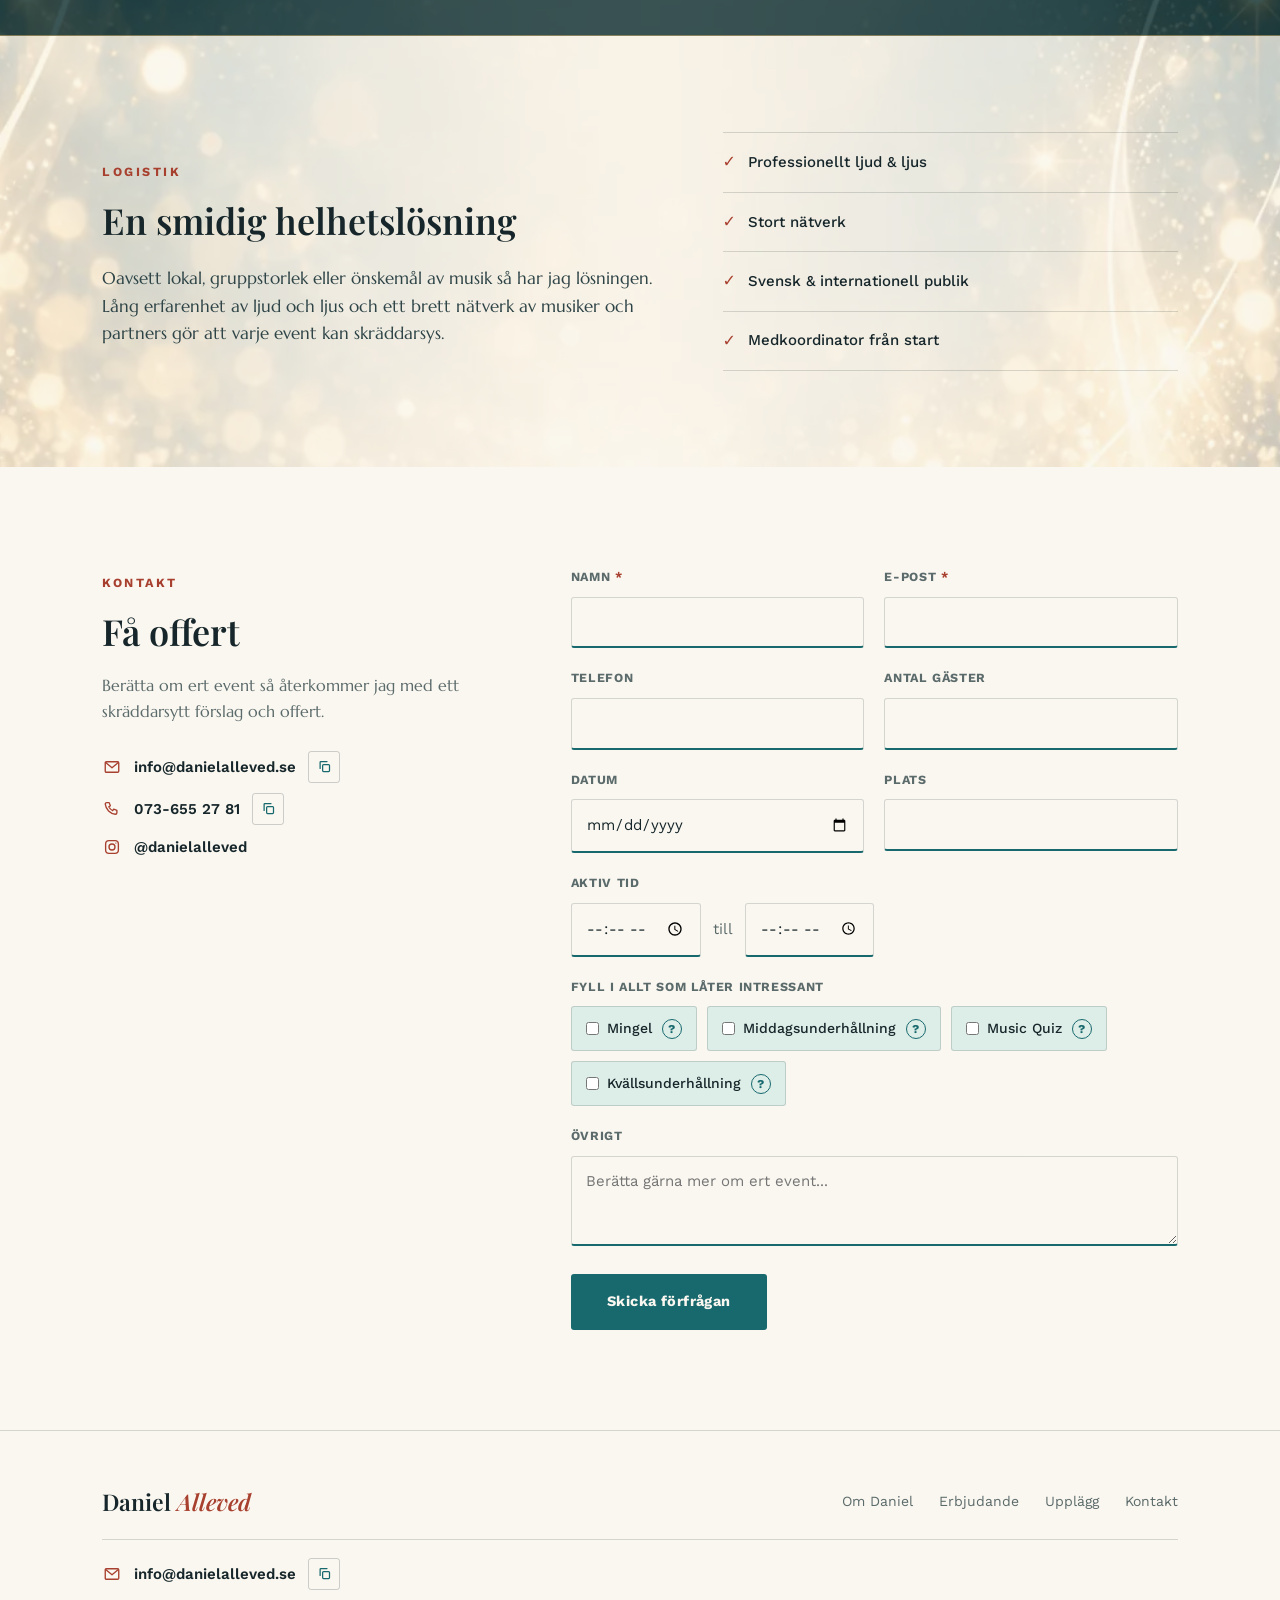
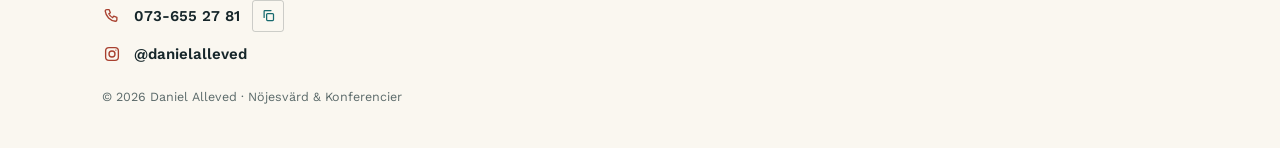
==== commit 0bda85d2: "Återställ ingressen under Så här kan kvällen se ut Co-Authored-By: Claude Opus 5.5 <noreply@anthropi" ====
--- a/index.html
+++ b/index.html
@@ -222,7 +222,7 @@
       <div class="container">
         <header class="section-head plan-head">
           <h2>Så här kan kvällen se ut</h2>
-          <p>Så här kan en helkväll se ut från första gästen till sista låten.</p>
+          <p>Så här kan en helkväll se ut från första minglet till sista låten. Varje kväll skräddarsys efter era gäster, önskemål och tidsramar så att programmet passar just ert event.</p>
         </header>
 
         <ol class="timeline">
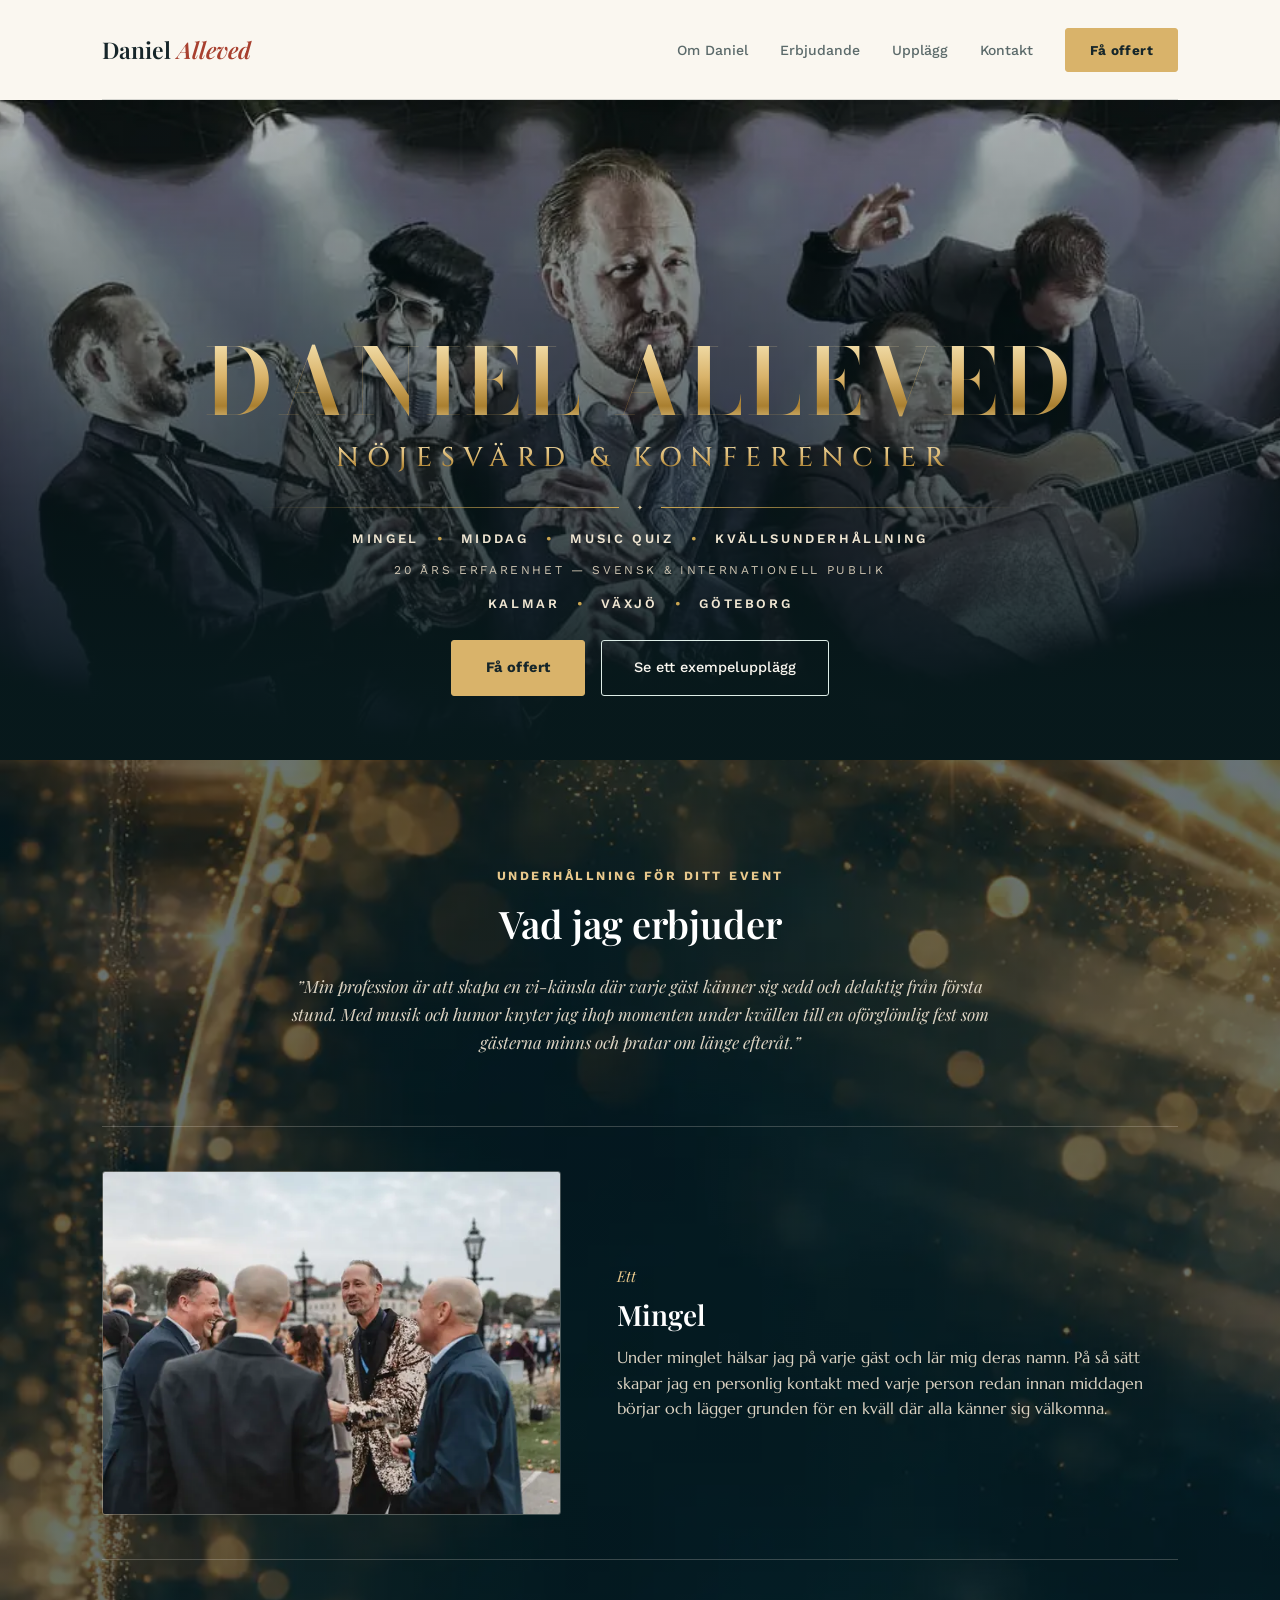
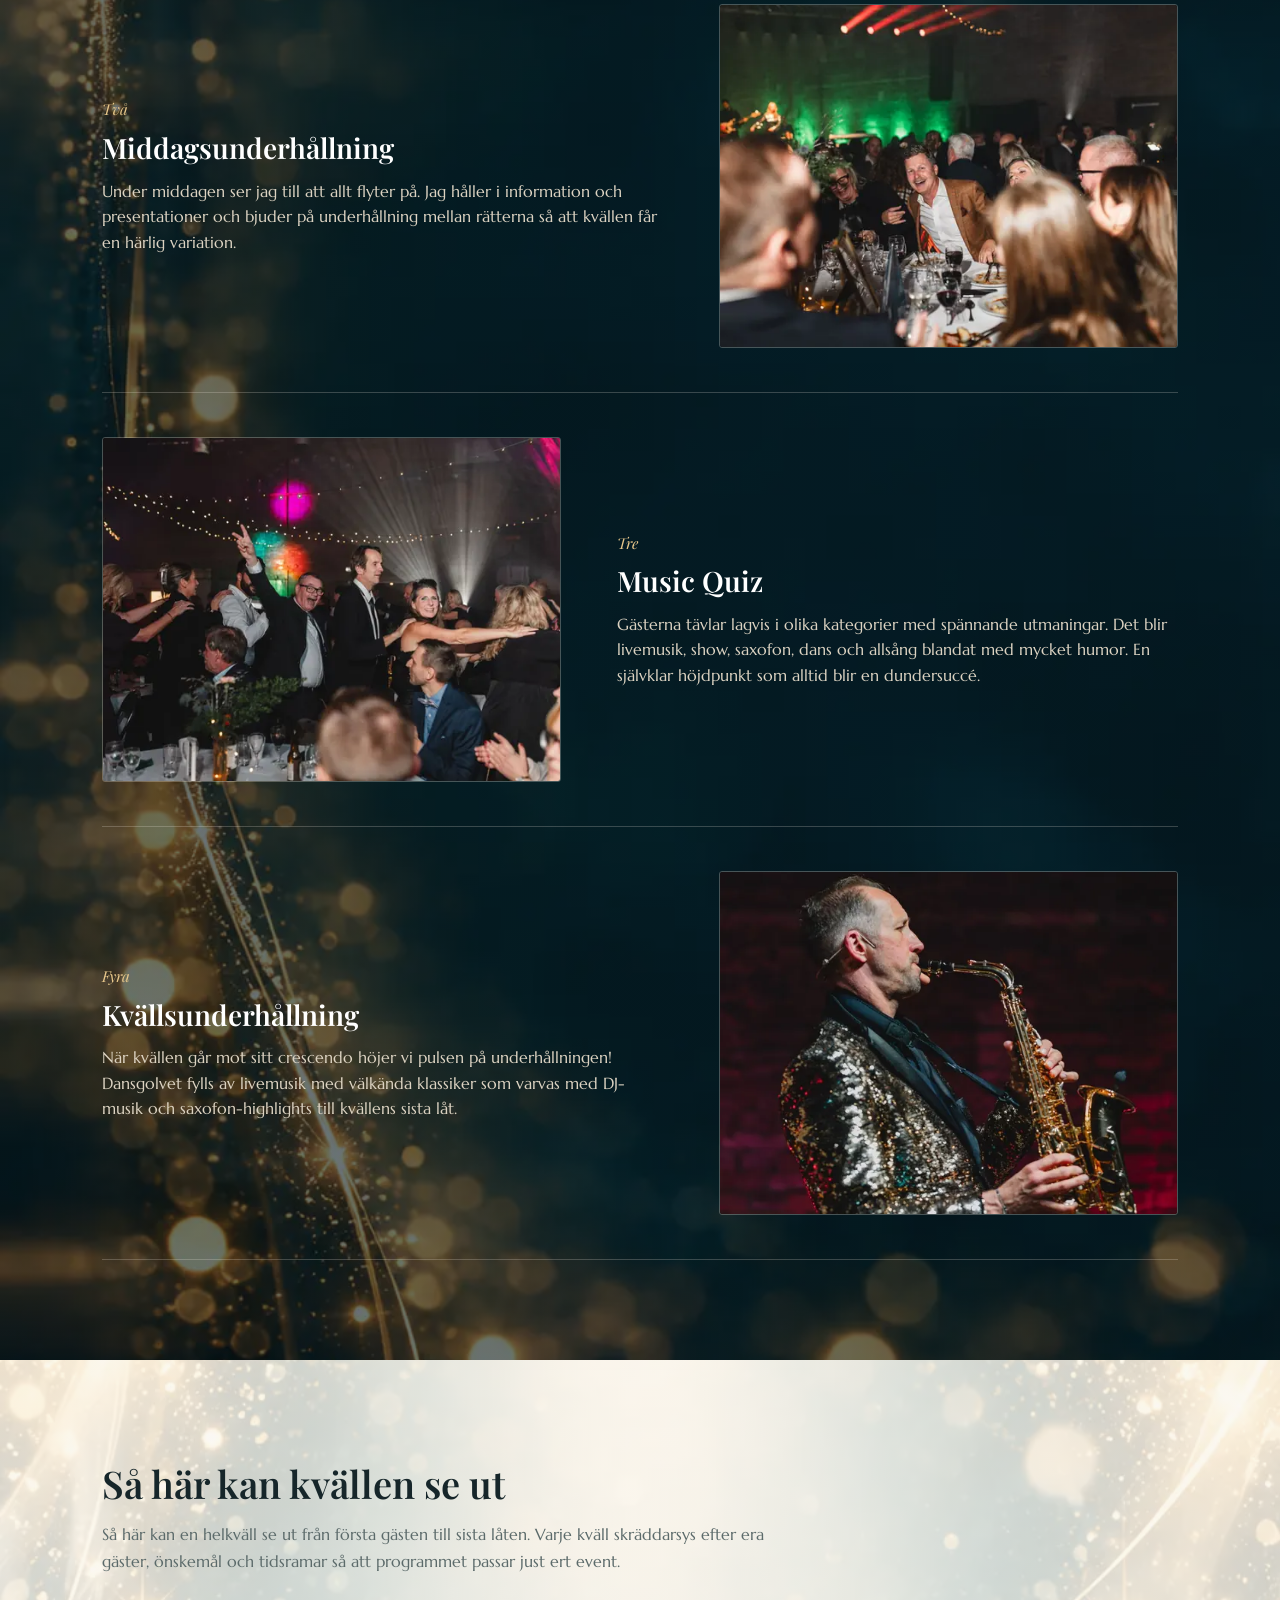
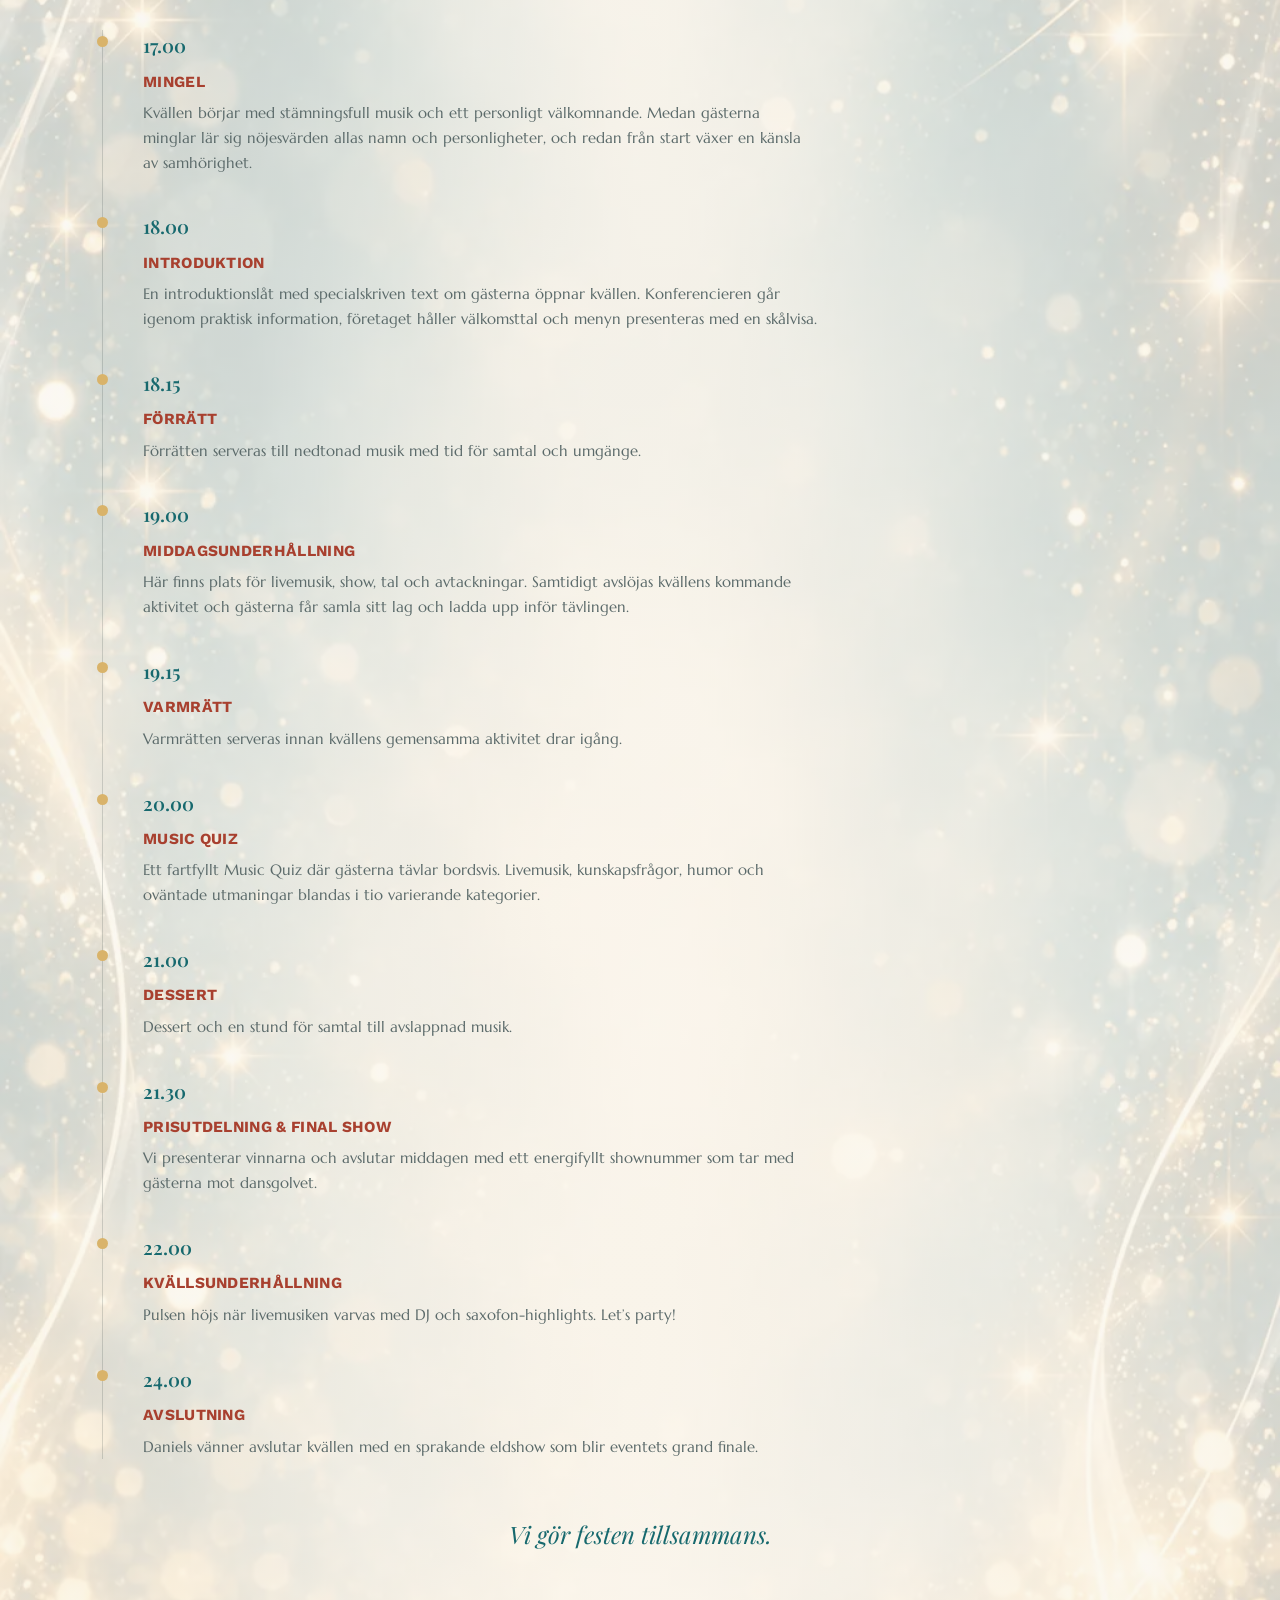
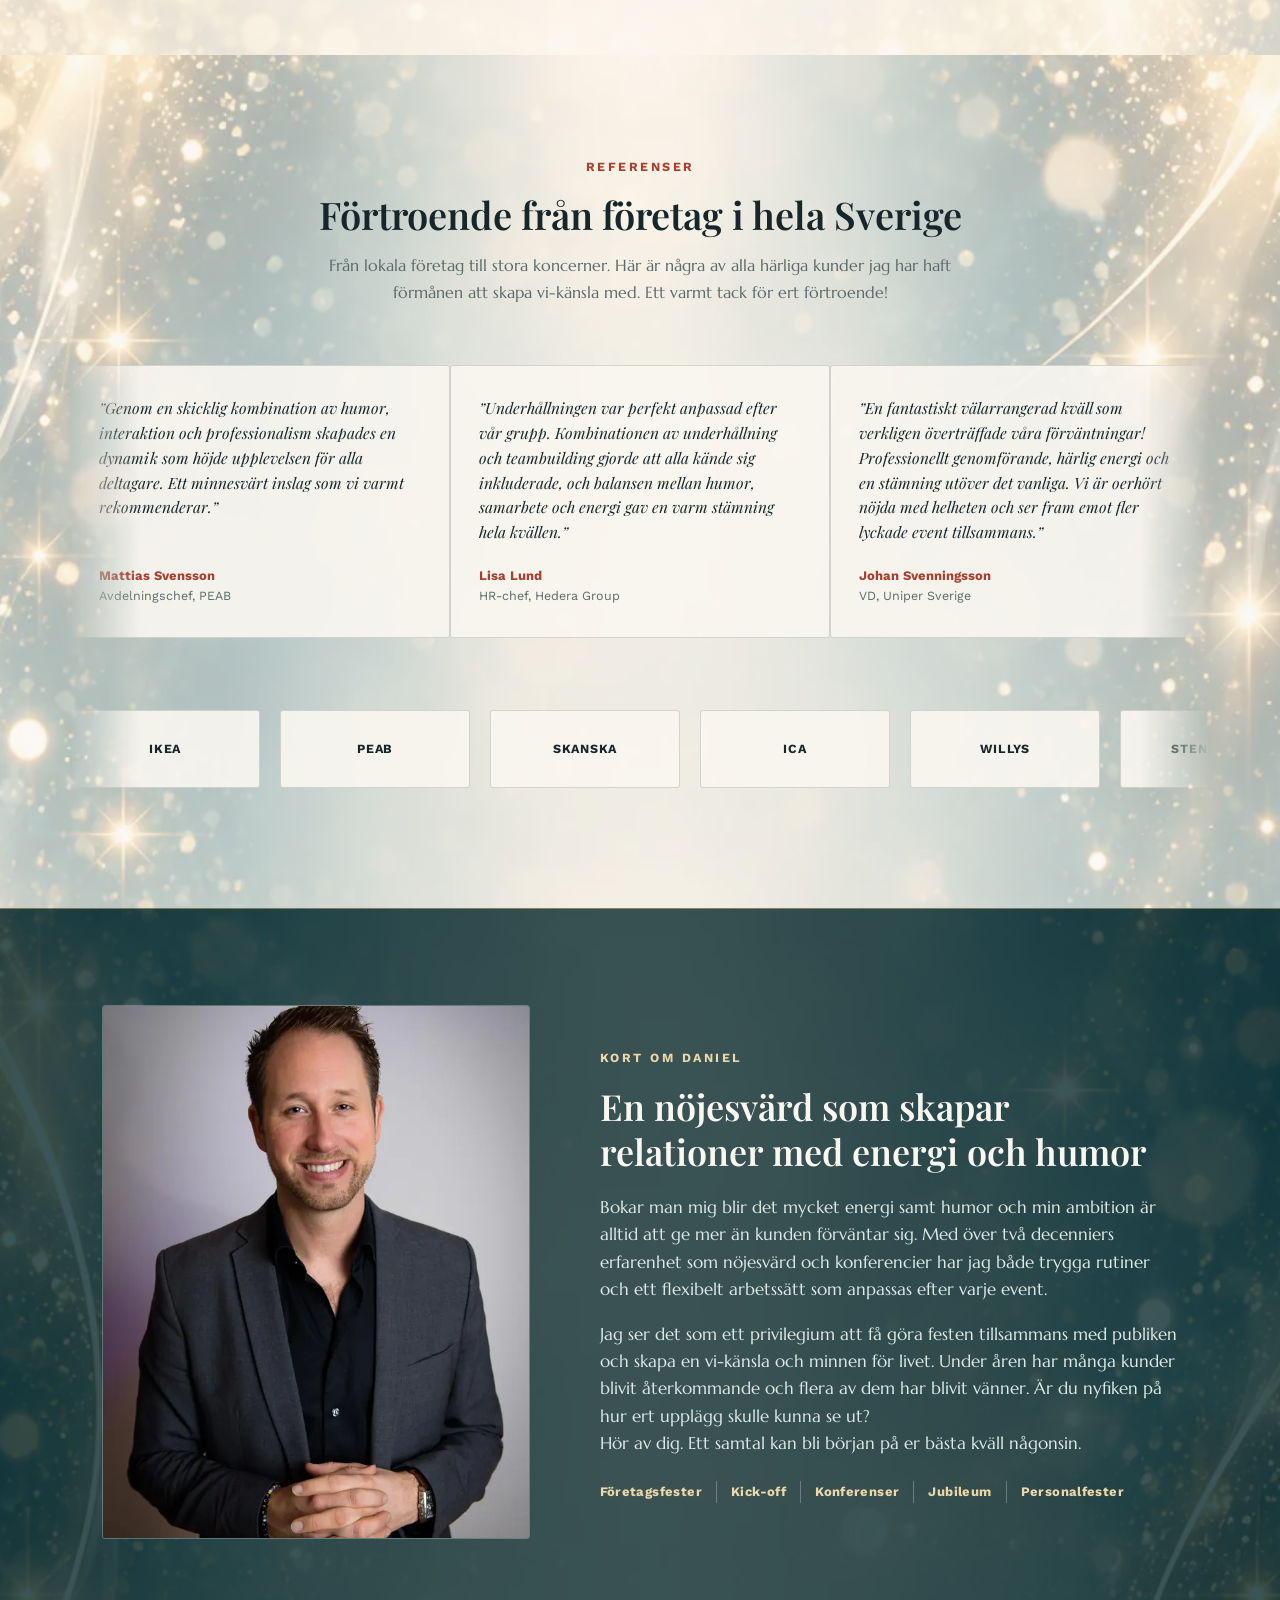
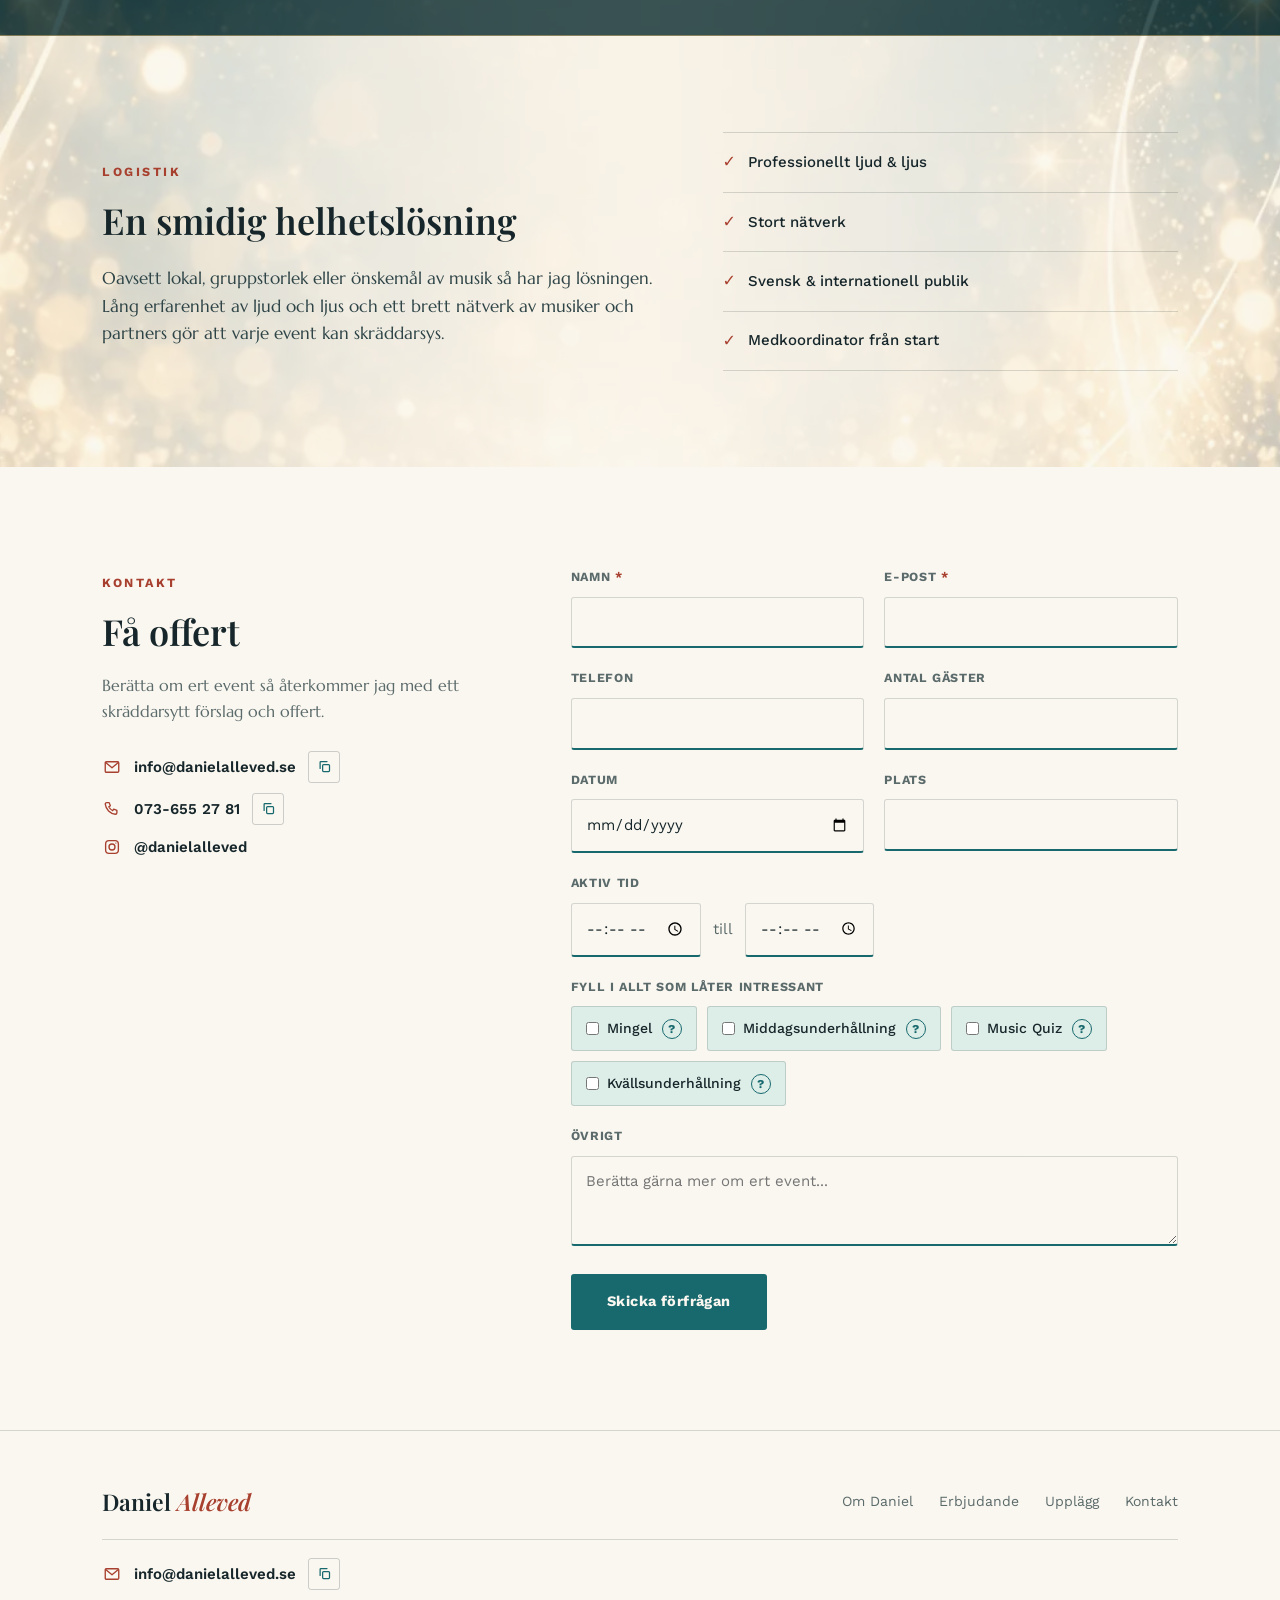
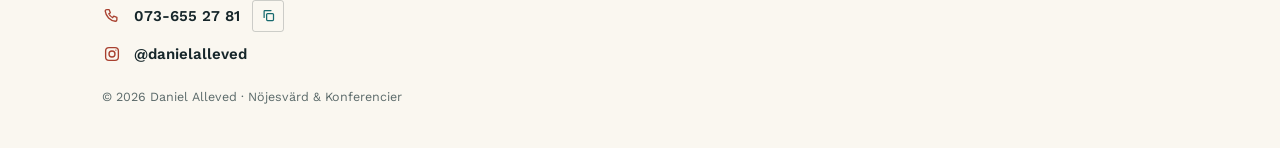
==== commit 82a7de86: "Ingressen under Så här kan kvällen se ut: från första gästen Co-Authored-By: Claude Opus 5.5 <norepl" ====
--- a/index.html
+++ b/index.html
@@ -222,7 +222,7 @@
       <div class="container">
         <header class="section-head plan-head">
           <h2>Så här kan kvällen se ut</h2>
-          <p>Så här kan en helkväll se ut från första minglet till sista låten. Varje kväll skräddarsys efter era gäster, önskemål och tidsramar så att programmet passar just ert event.</p>
+          <p>Så här kan en helkväll se ut från första gästen till sista låten. Varje kväll skräddarsys efter era gäster, önskemål och tidsramar så att programmet passar just ert event.</p>
         </header>
 
         <ol class="timeline">
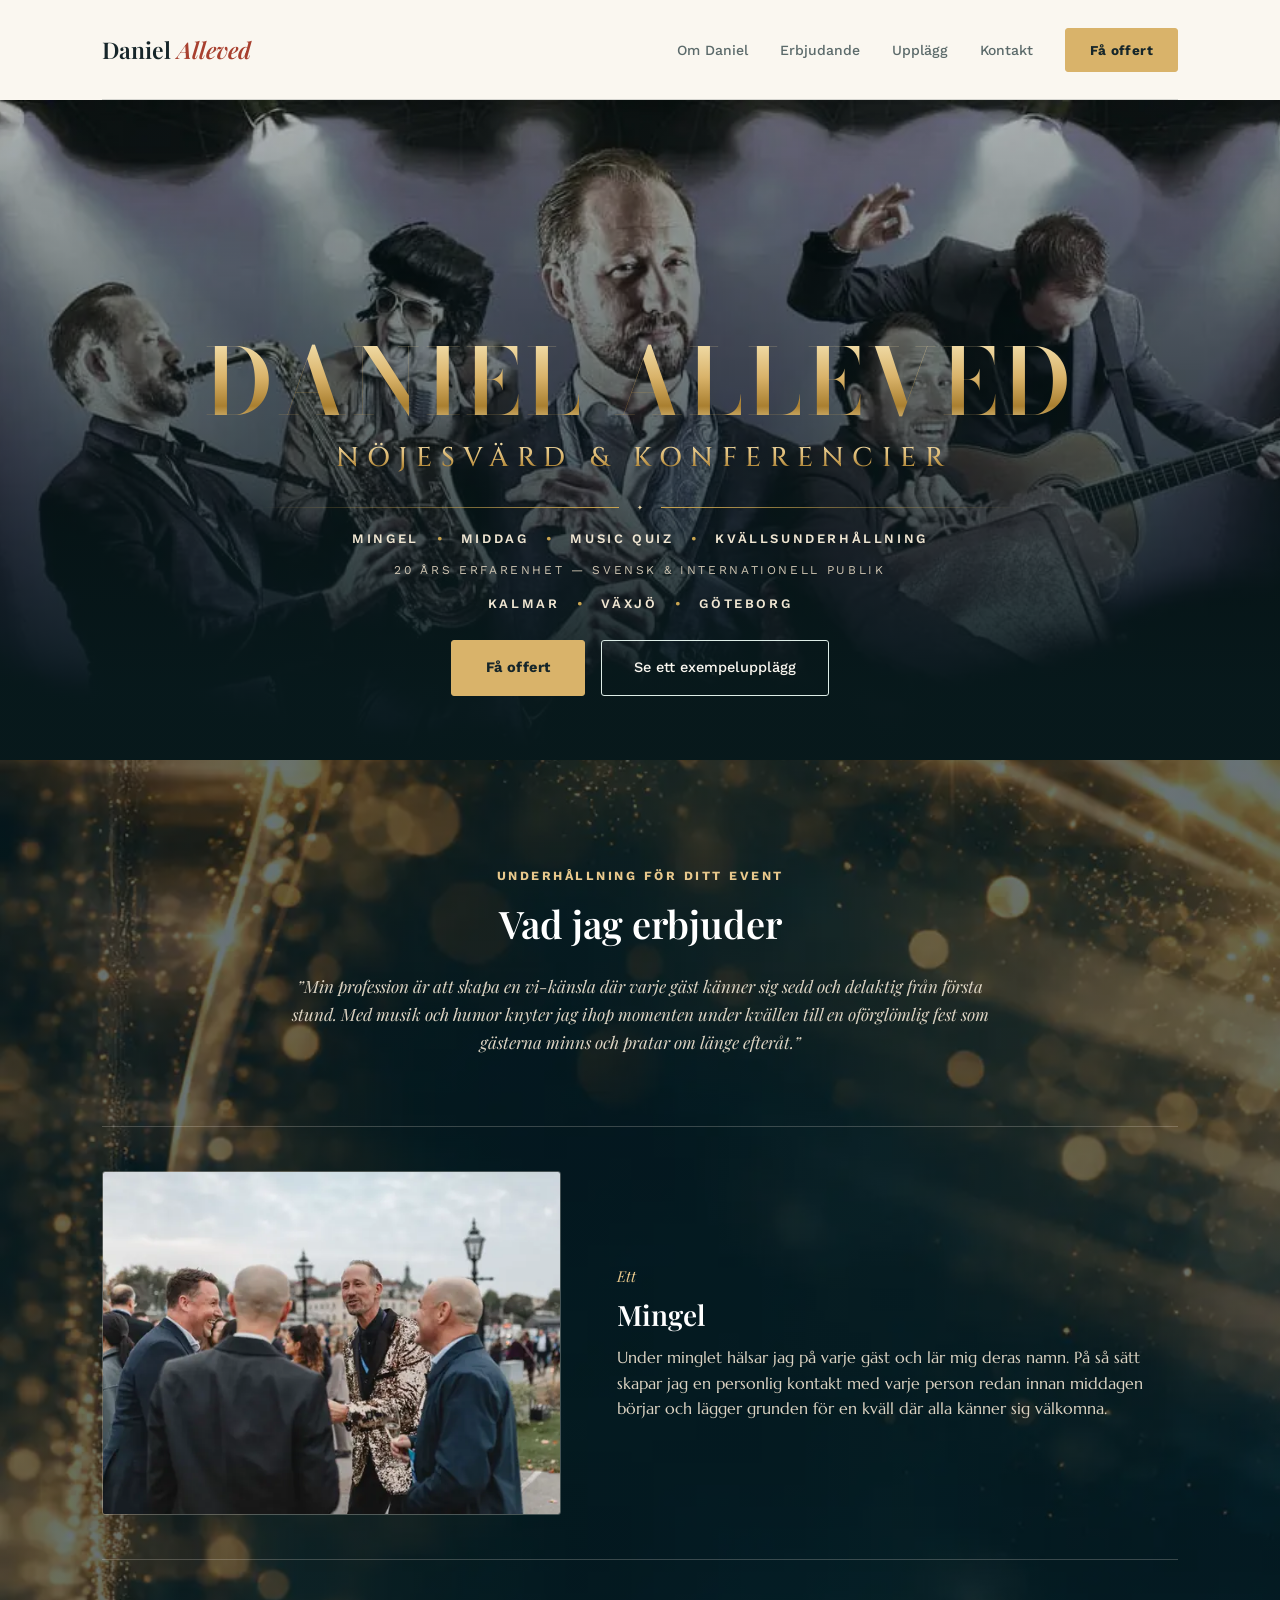
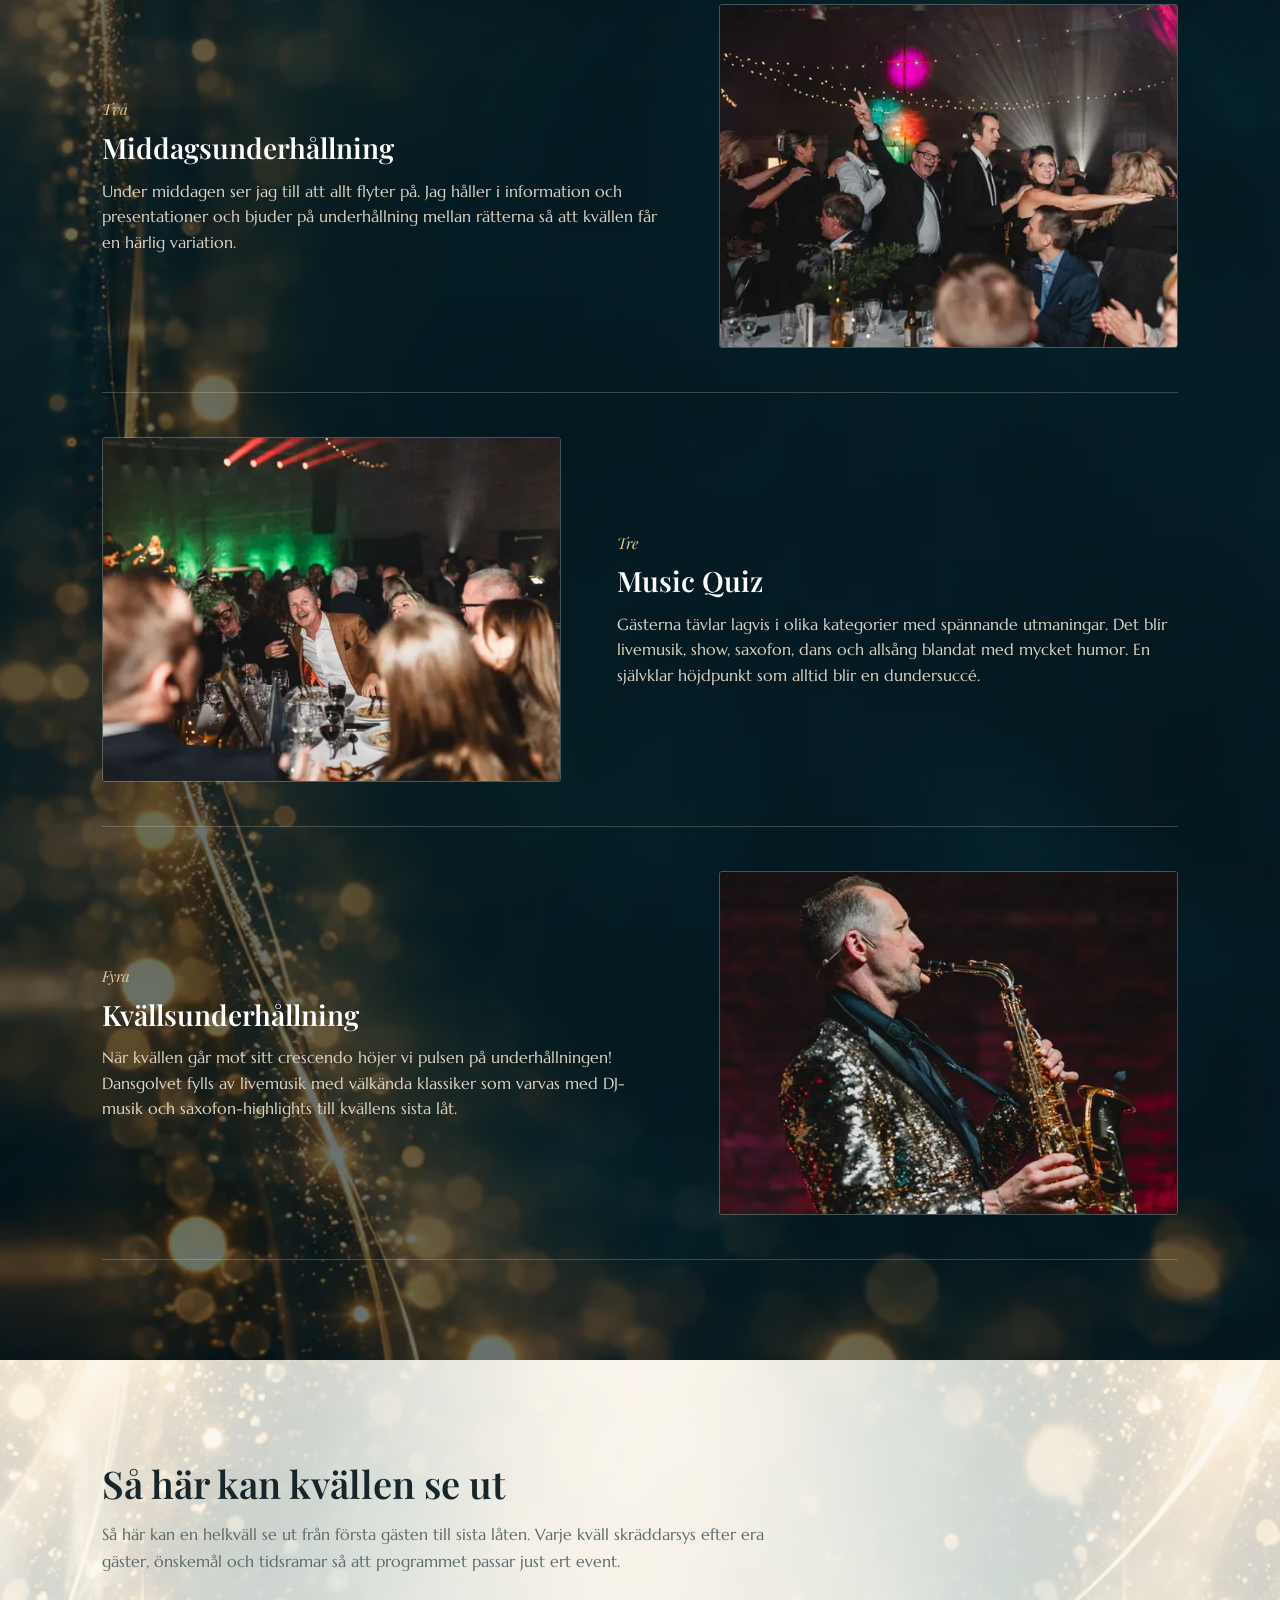
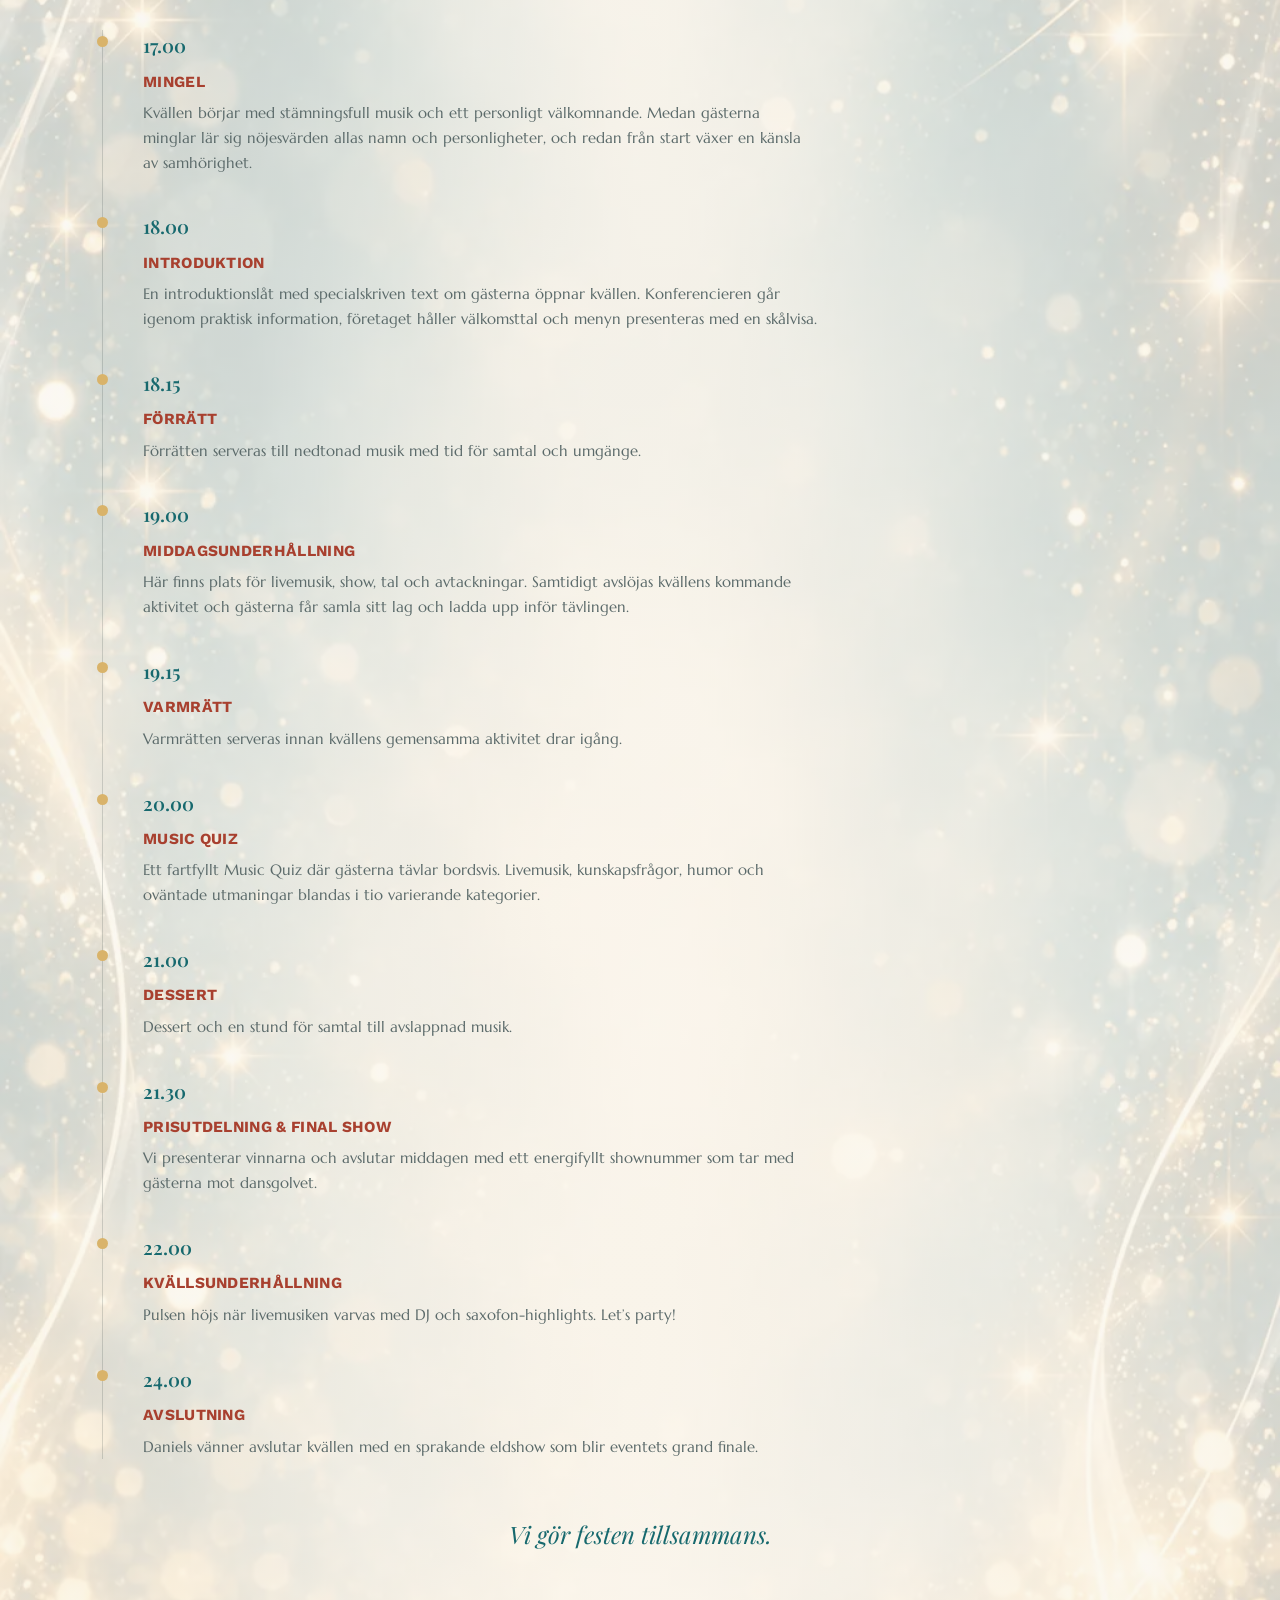
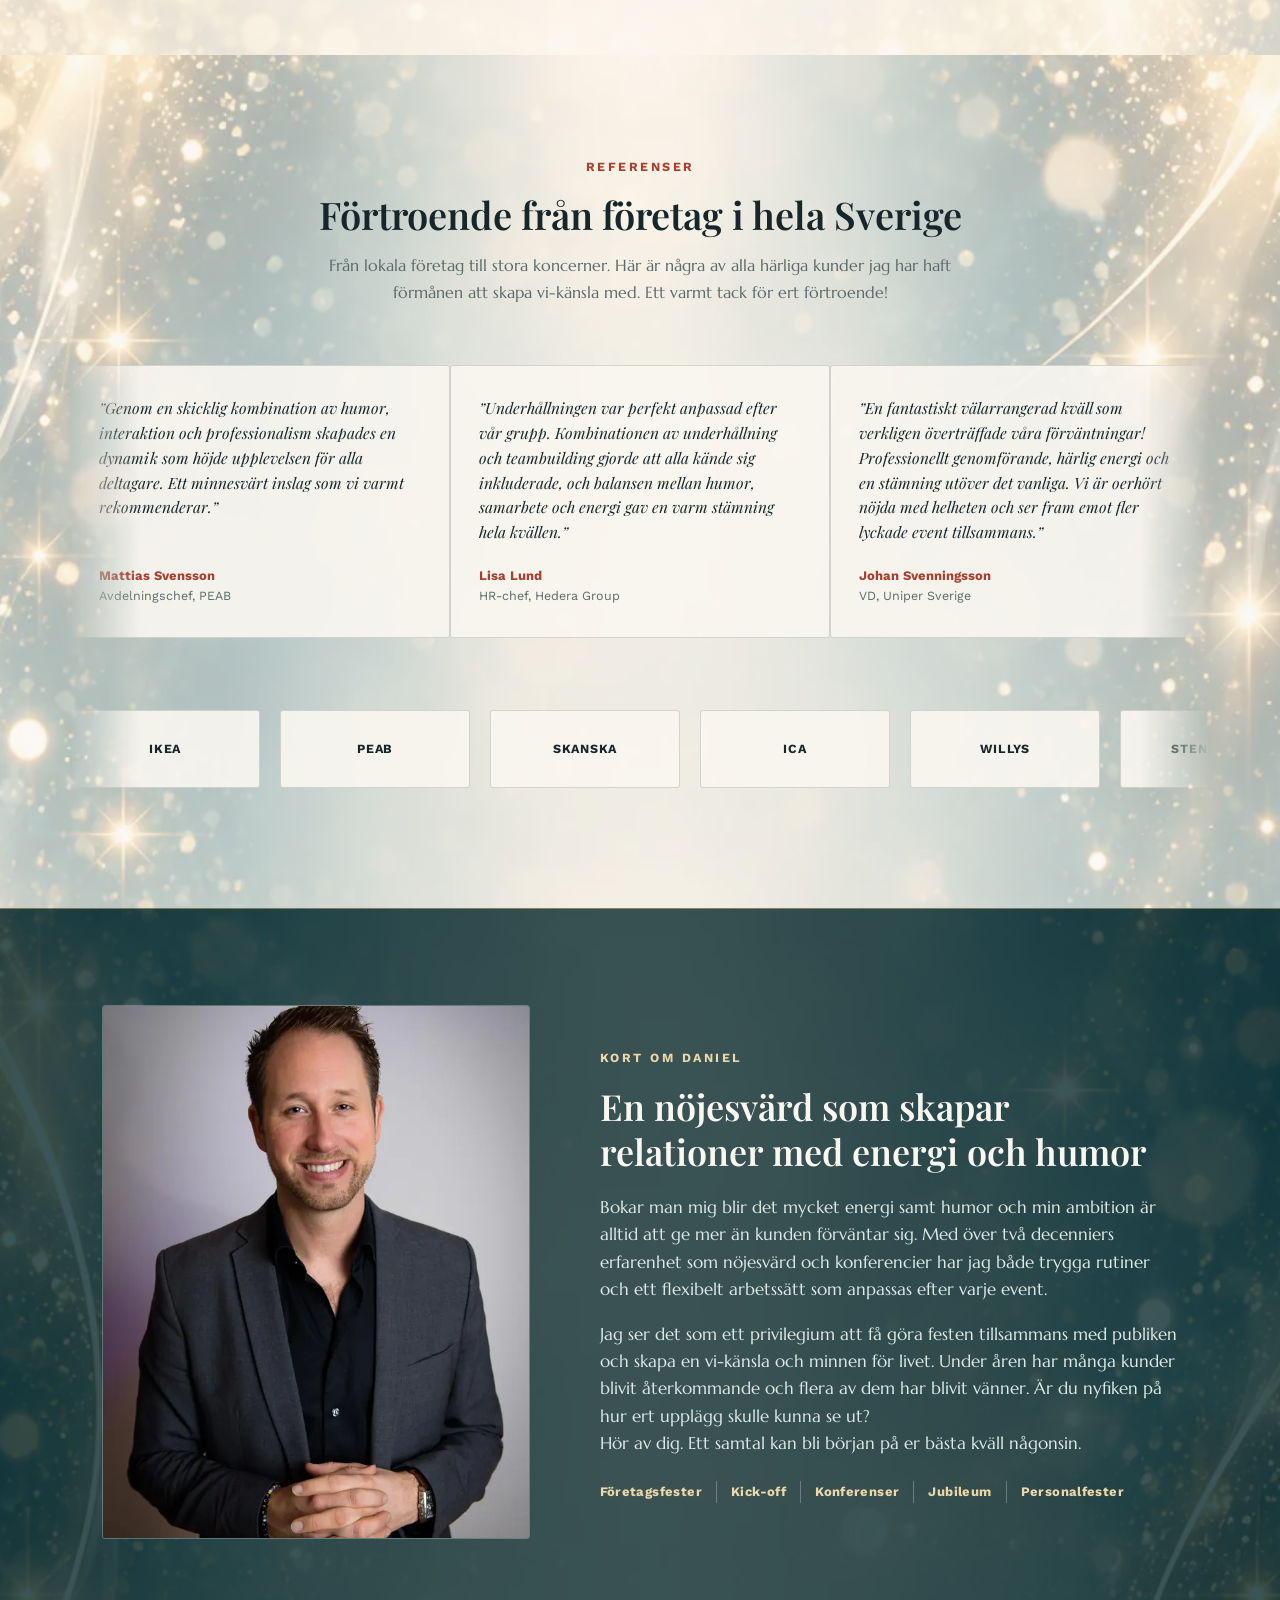
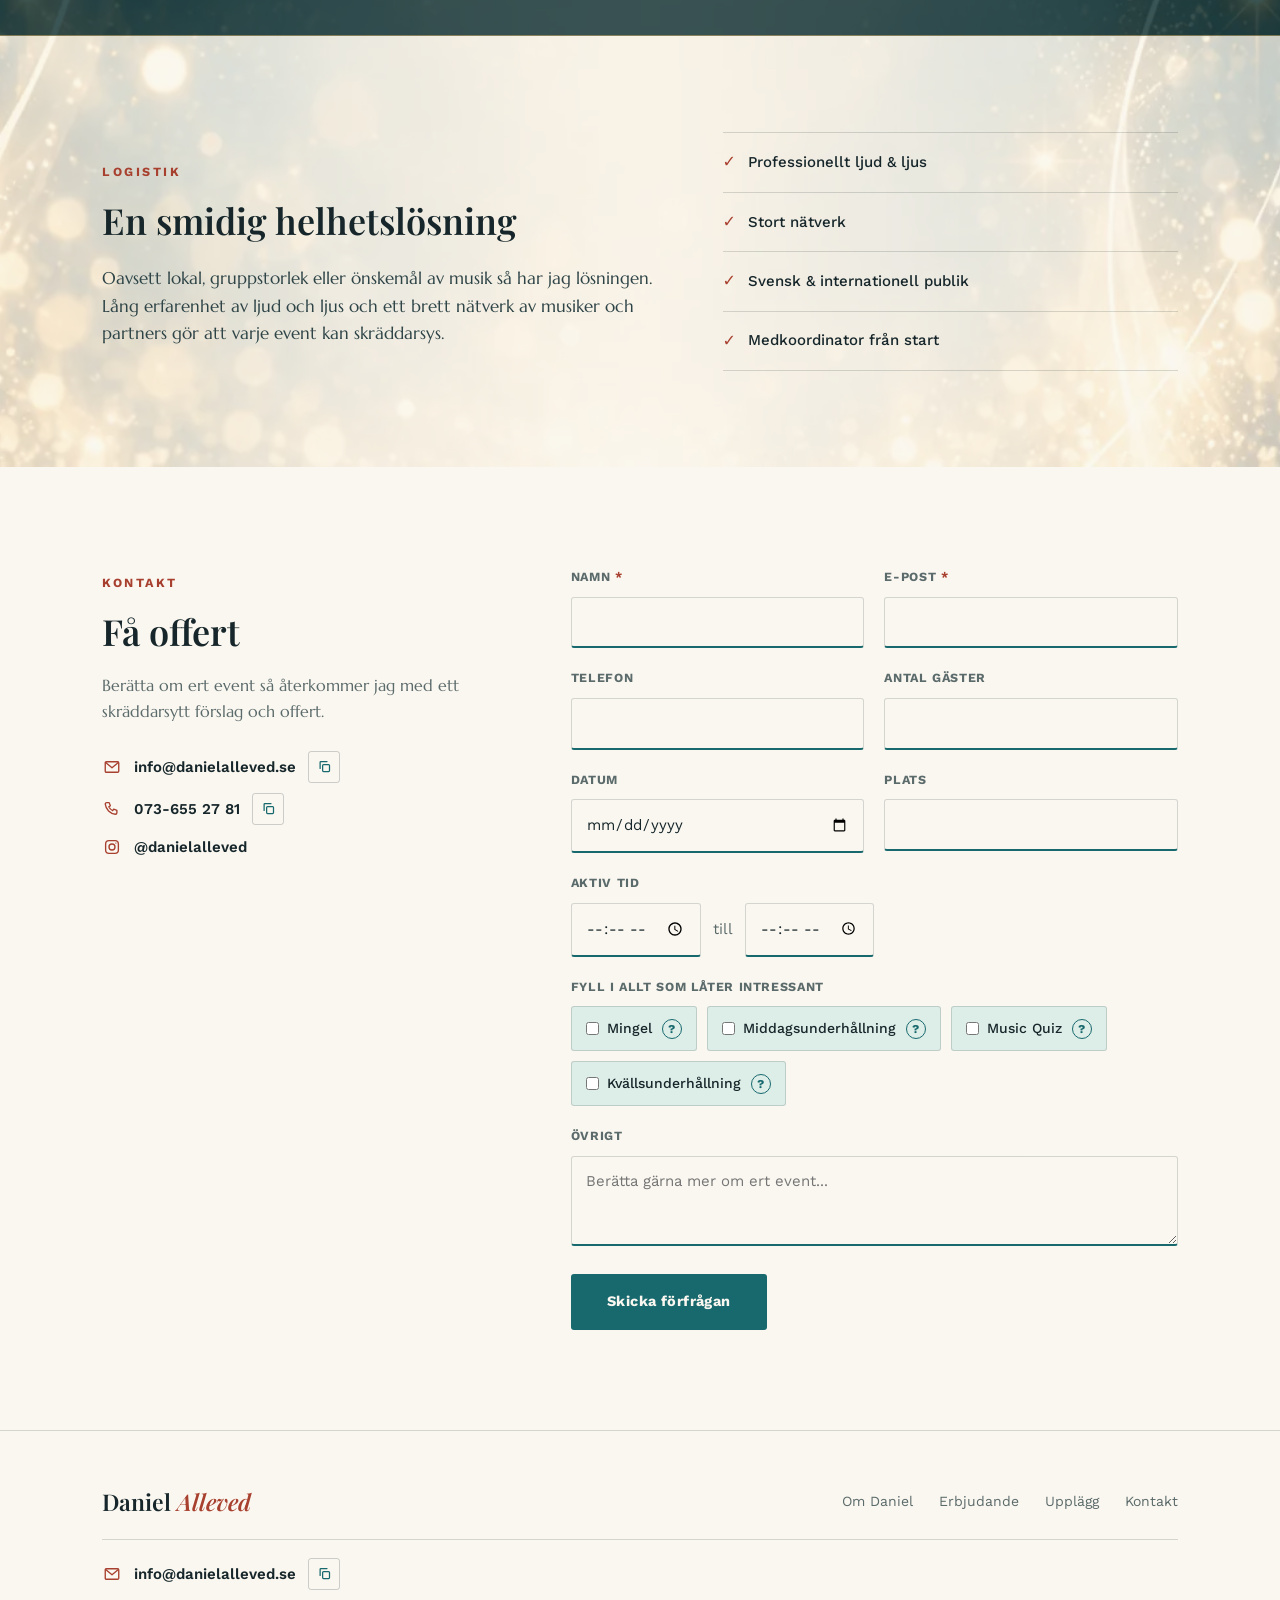
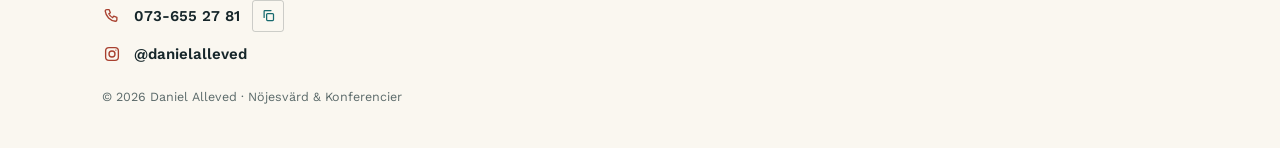
==== commit 402ef675: "Byt plats på bilderna under Två och Tre Co-Authored-By: Claude Opus 5.5 <noreply@anthropic.com> Clau" ====
--- a/index.html
+++ b/index.html
@@ -180,7 +180,7 @@
 
           <article class="offer offer--rev">
             <div class="offer__media">
-              <img src="assets/img/middag-bord-600.webp" srcset="assets/img/middag-bord-600.webp 600w, assets/img/middag-bord-1000.webp 1000w" sizes="(max-width: 820px) 100vw, 480px" width="1000" height="667" loading="lazy" alt="Glada gäster vid middagsbordet medan bandet spelar i bakgrunden">
+              <img src="assets/img/fest-jubel-600.webp" srcset="assets/img/fest-jubel-600.webp 600w, assets/img/fest-jubel-1000.webp 1000w" sizes="(max-width: 820px) 100vw, 480px" width="1000" height="667" loading="lazy" alt="Jublande gäster i långdans mellan borden">
               <span class="offer__badge" aria-hidden="true">Två</span>
             </div>
             <div class="offer__body">
@@ -192,7 +192,7 @@
 
           <article class="offer">
             <div class="offer__media">
-              <img src="assets/img/fest-jubel-600.webp" srcset="assets/img/fest-jubel-600.webp 600w, assets/img/fest-jubel-1000.webp 1000w" sizes="(max-width: 820px) 100vw, 480px" width="1000" height="667" loading="lazy" alt="Jublande gäster i långdans mellan borden under Music Quiz">
+              <img src="assets/img/middag-bord-600.webp" srcset="assets/img/middag-bord-600.webp 600w, assets/img/middag-bord-1000.webp 1000w" sizes="(max-width: 820px) 100vw, 480px" width="1000" height="667" loading="lazy" alt="Glada gäster vid borden under Music Quiz medan bandet spelar i bakgrunden">
               <span class="offer__badge" aria-hidden="true">Tre</span>
             </div>
             <div class="offer__body">
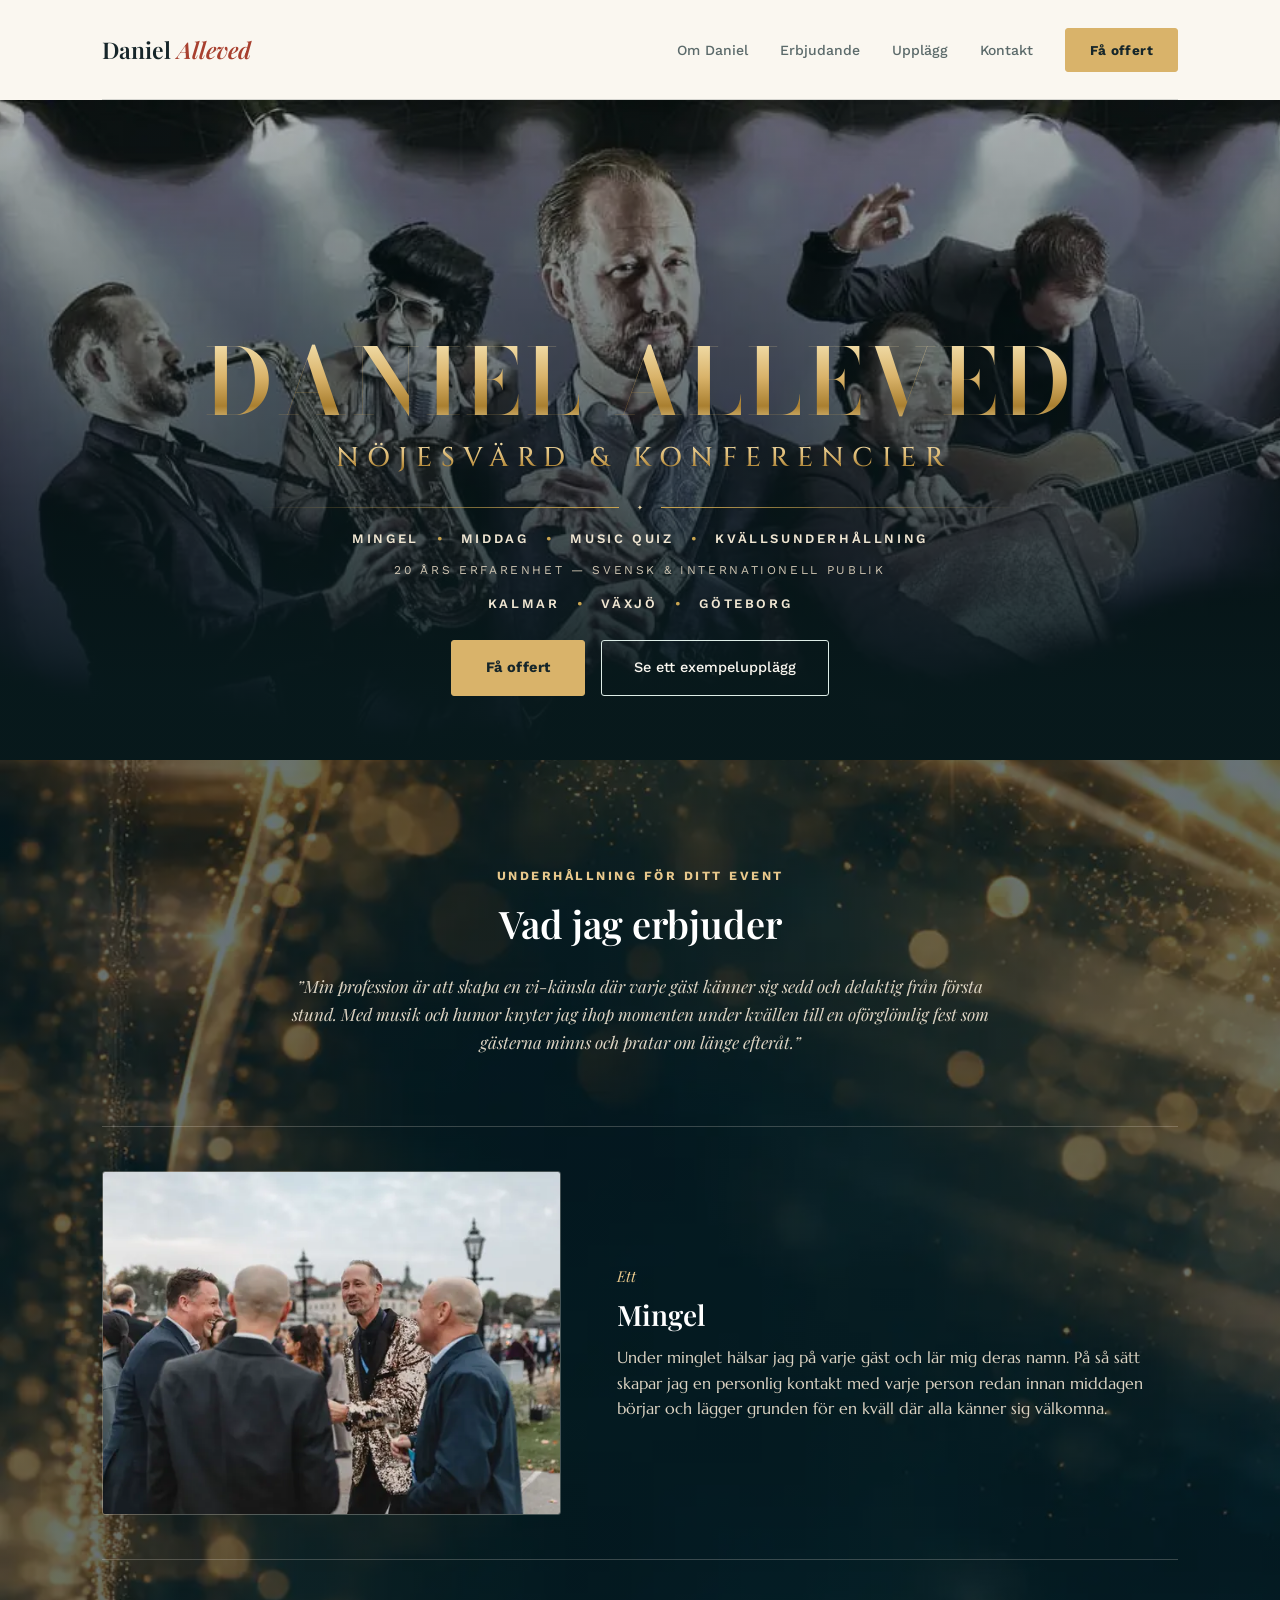
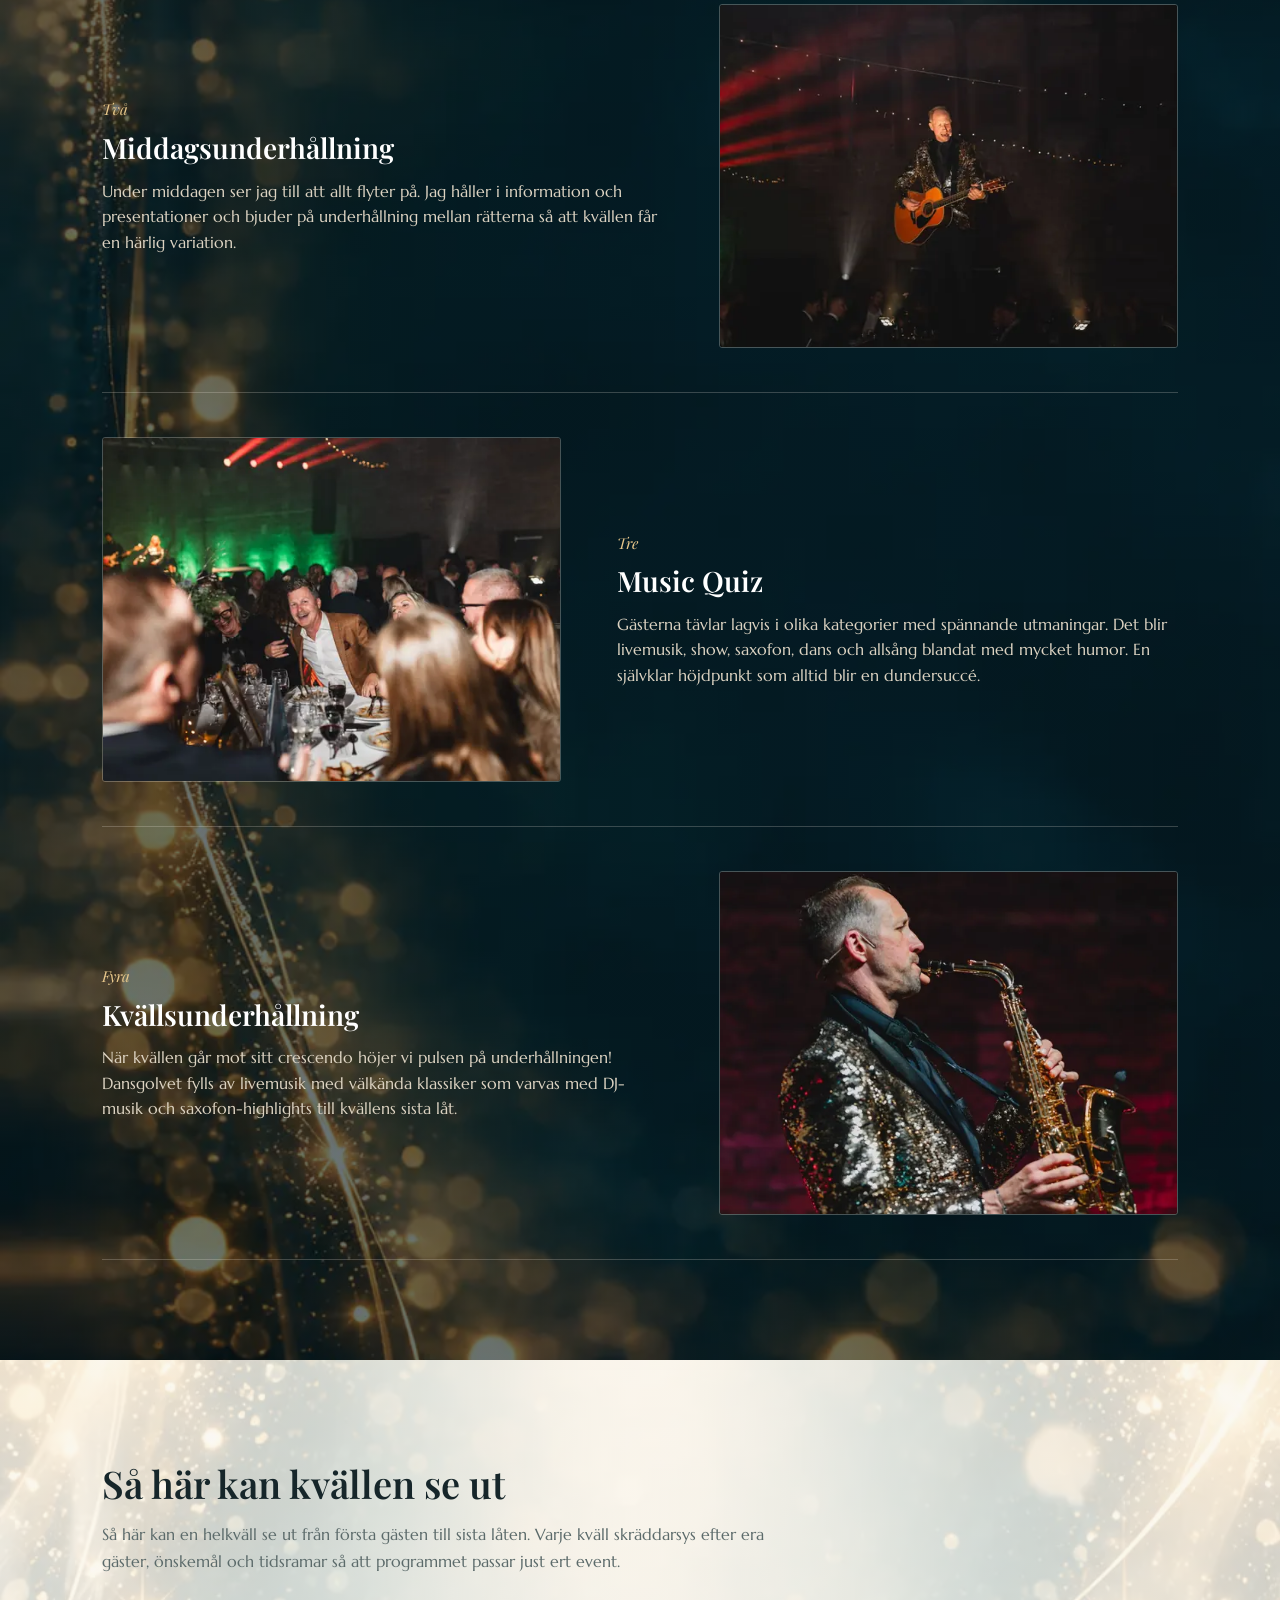
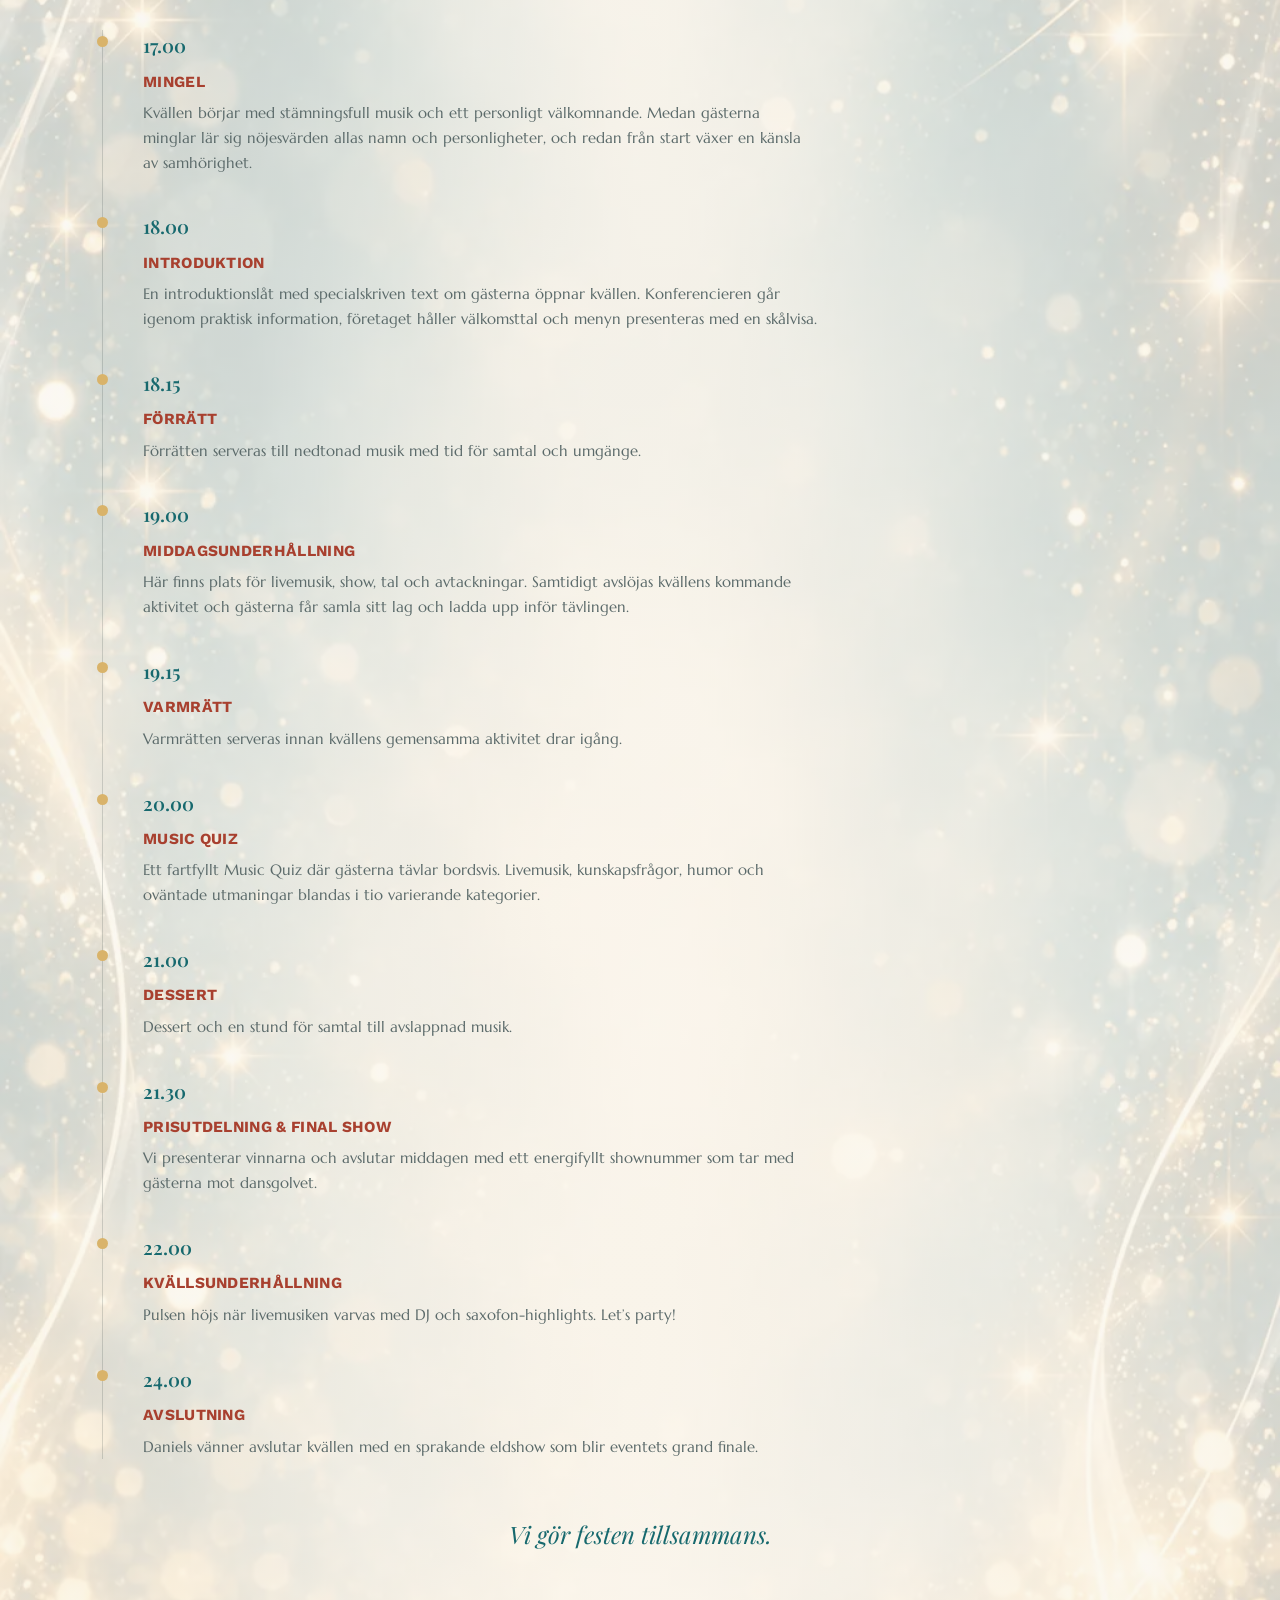
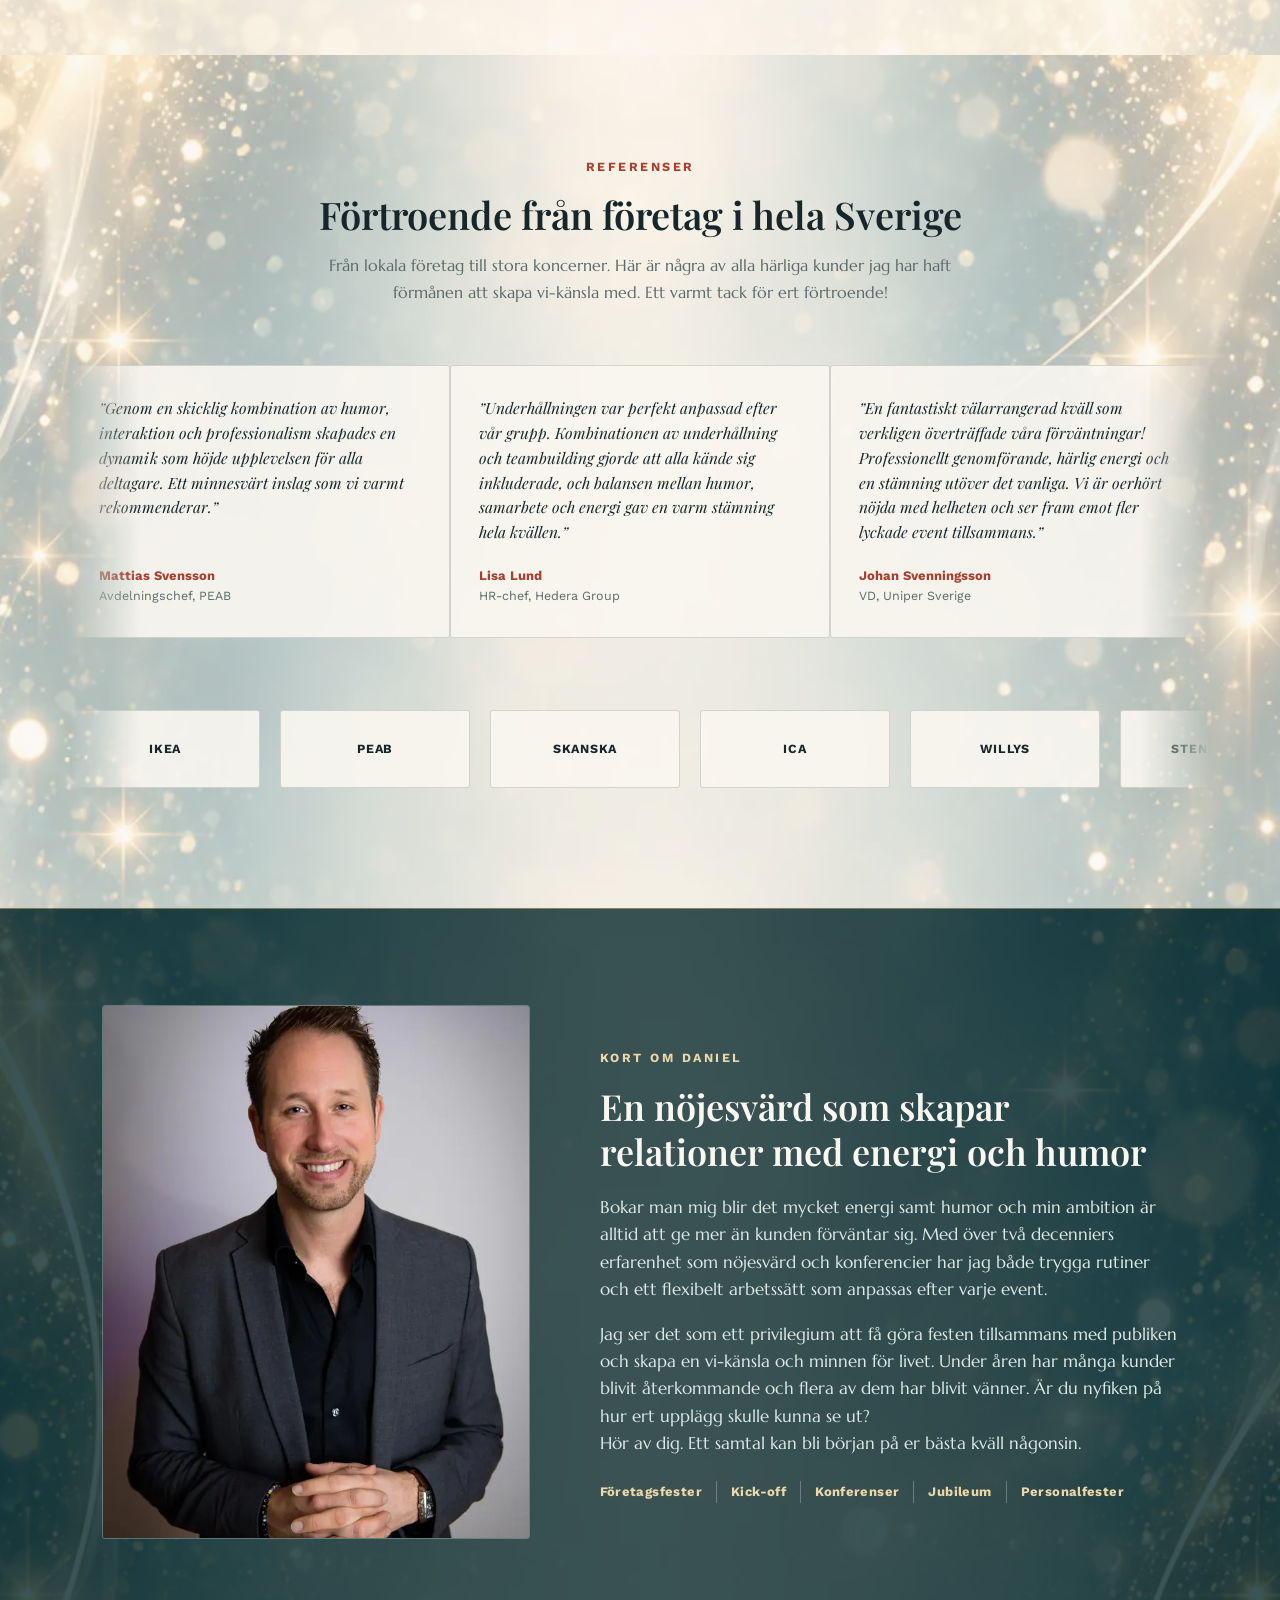
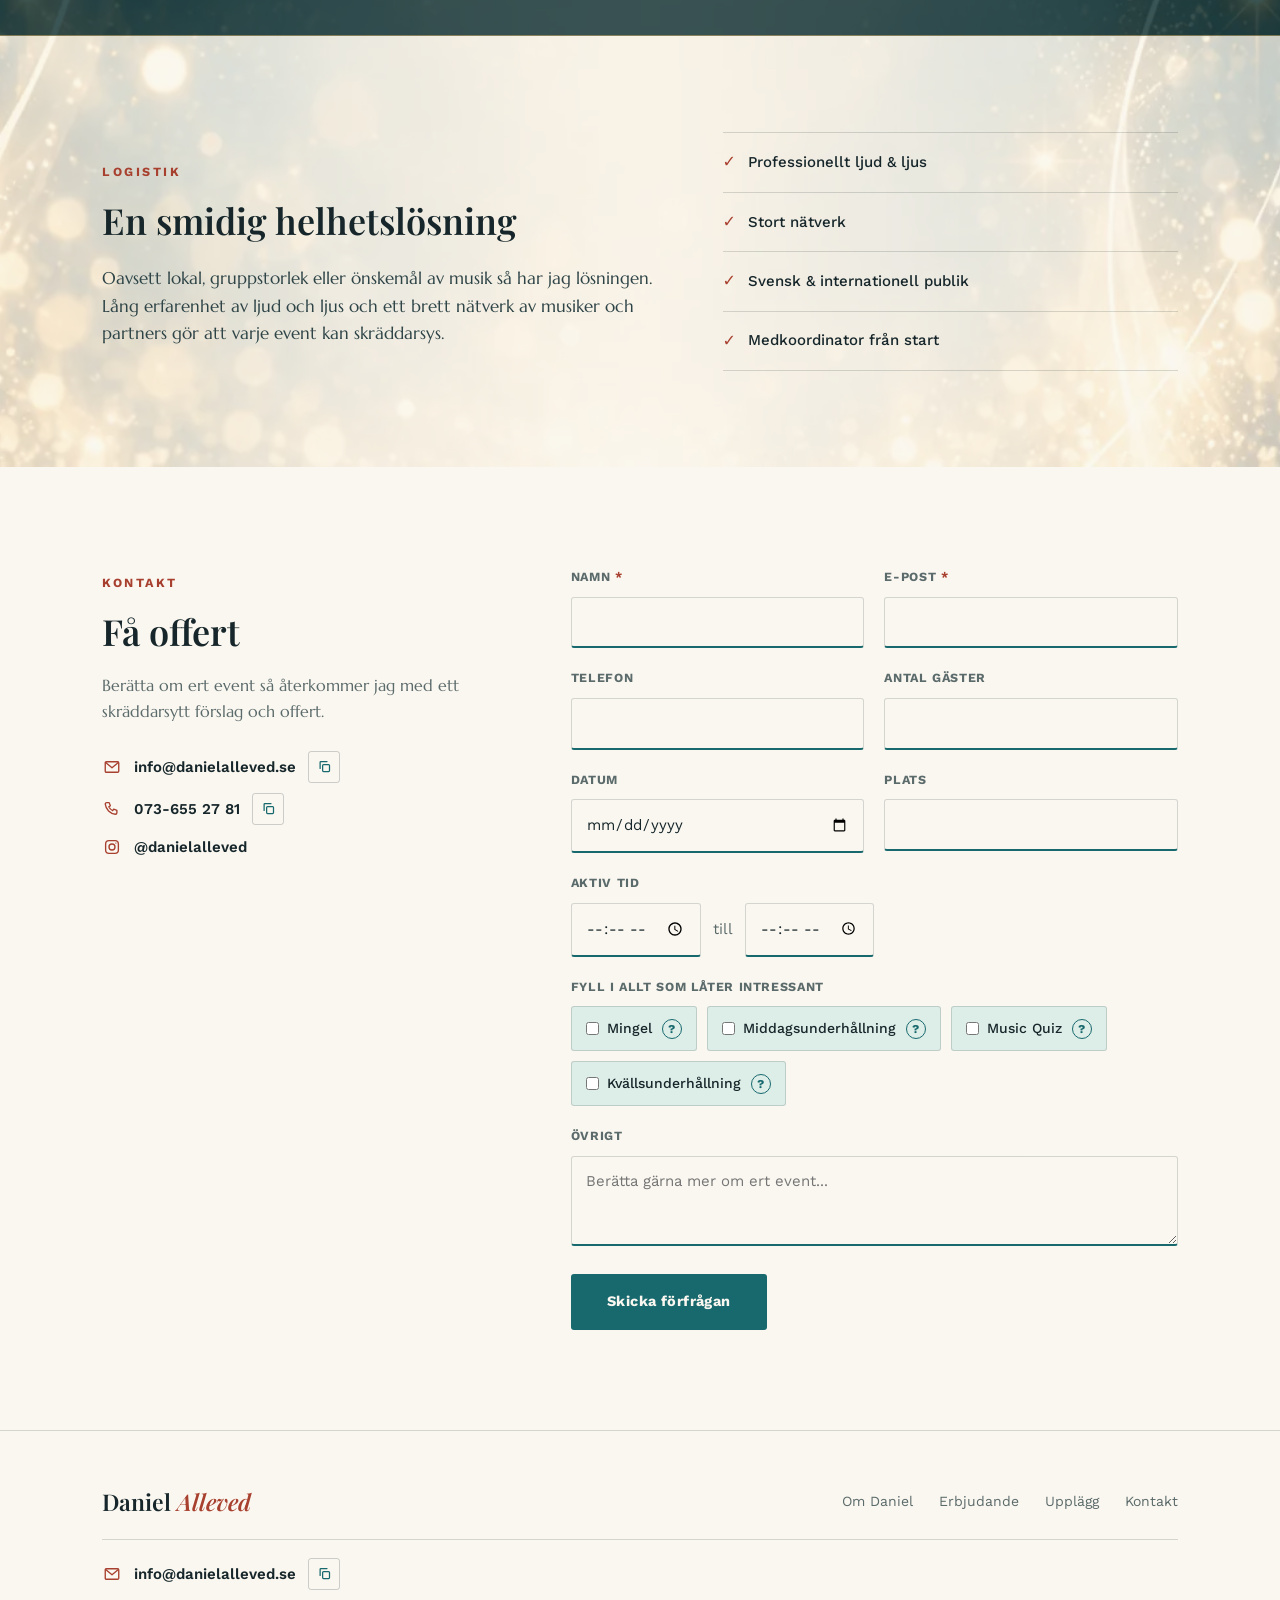
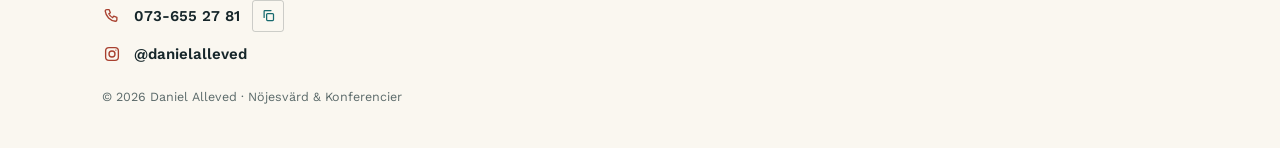
==== commit 90e3a6ee: "Ny bild för Två – Middagsunderhållning: Daniel med gitarr Co-Authored-By: Claude Opus 5.5 <noreply@a" ====
--- a/index.html
+++ b/index.html
@@ -180,7 +180,7 @@
 
           <article class="offer offer--rev">
             <div class="offer__media">
-              <img src="assets/img/fest-jubel-600.webp" srcset="assets/img/fest-jubel-600.webp 600w, assets/img/fest-jubel-1000.webp 1000w" sizes="(max-width: 820px) 100vw, 480px" width="1000" height="667" loading="lazy" alt="Jublande gäster i långdans mellan borden">
+              <img src="assets/img/gitarr-scen-600.webp" srcset="assets/img/gitarr-scen-600.webp 600w, assets/img/gitarr-scen-1000.webp 1000w" sizes="(max-width: 820px) 100vw, 480px" width="1000" height="667" loading="lazy" alt="Daniel Alleved sjunger och spelar gitarr bland borden under middagen">
               <span class="offer__badge" aria-hidden="true">Två</span>
             </div>
             <div class="offer__body">
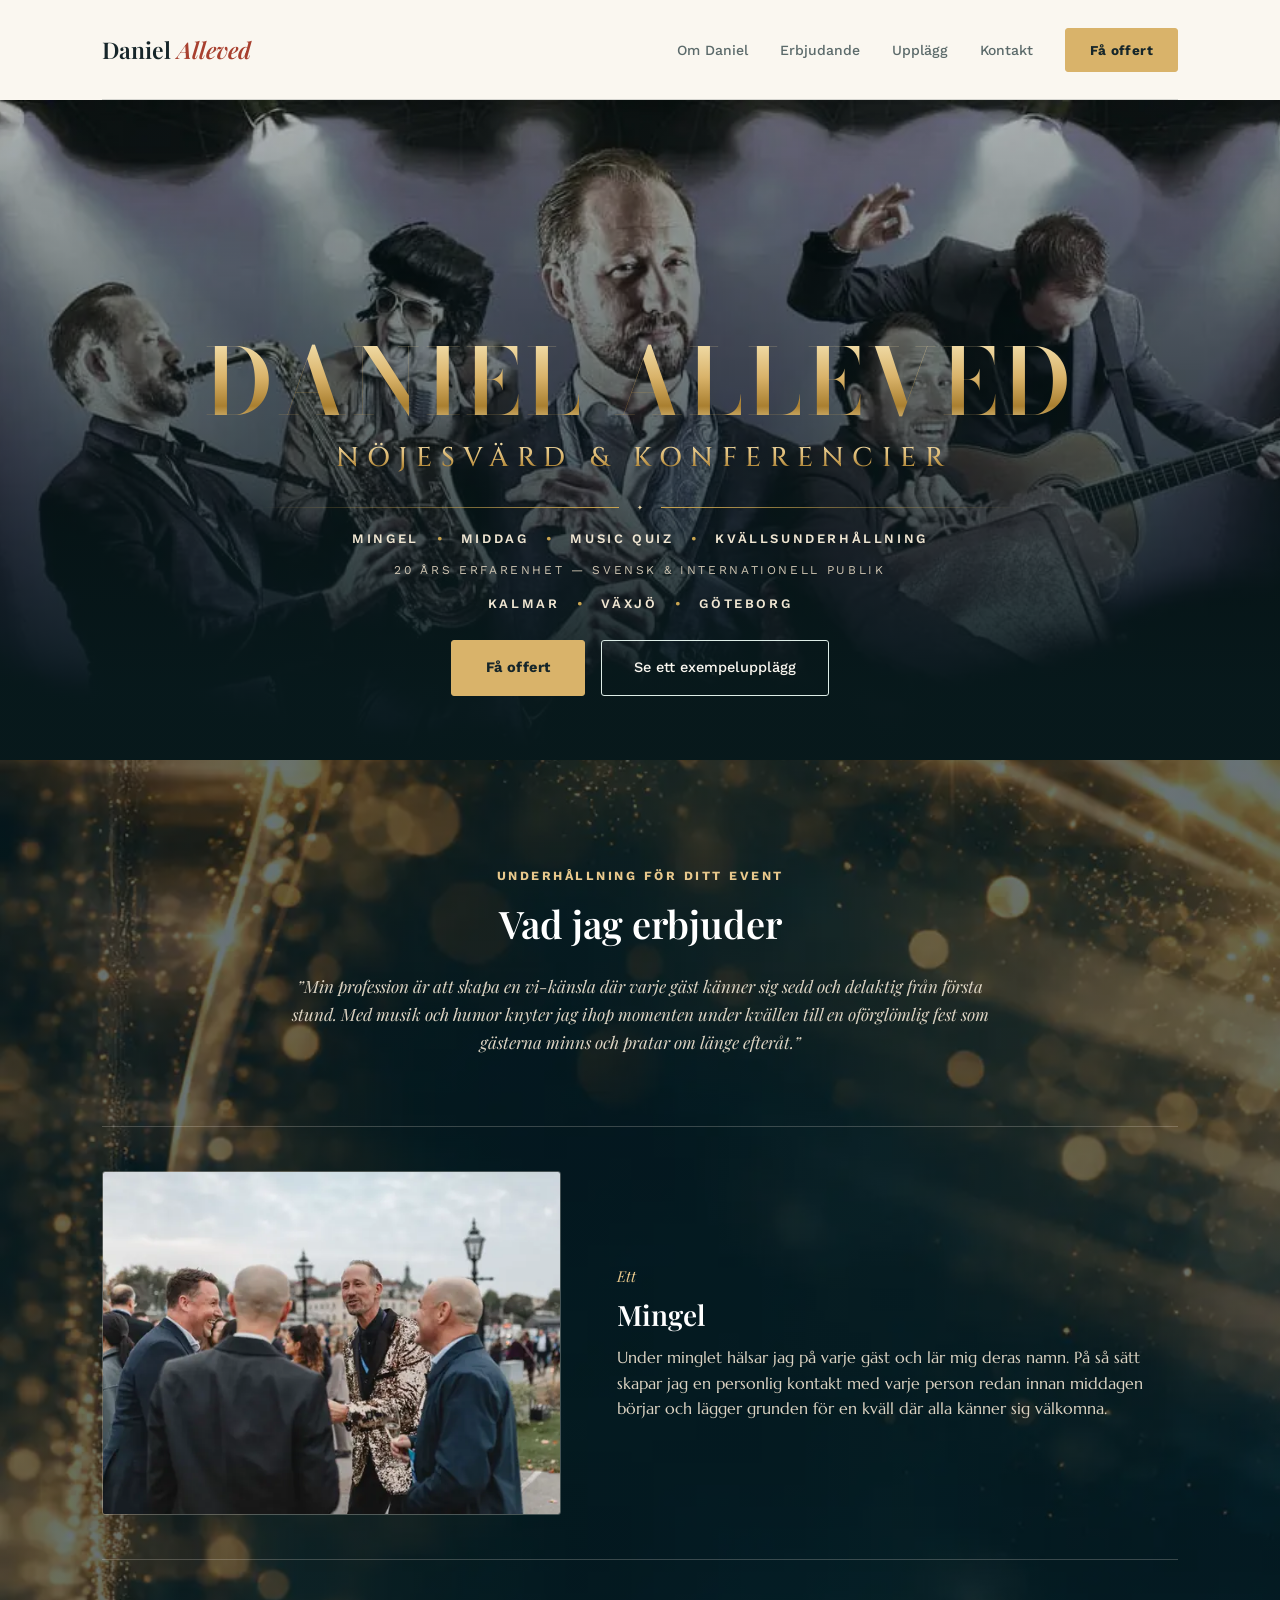
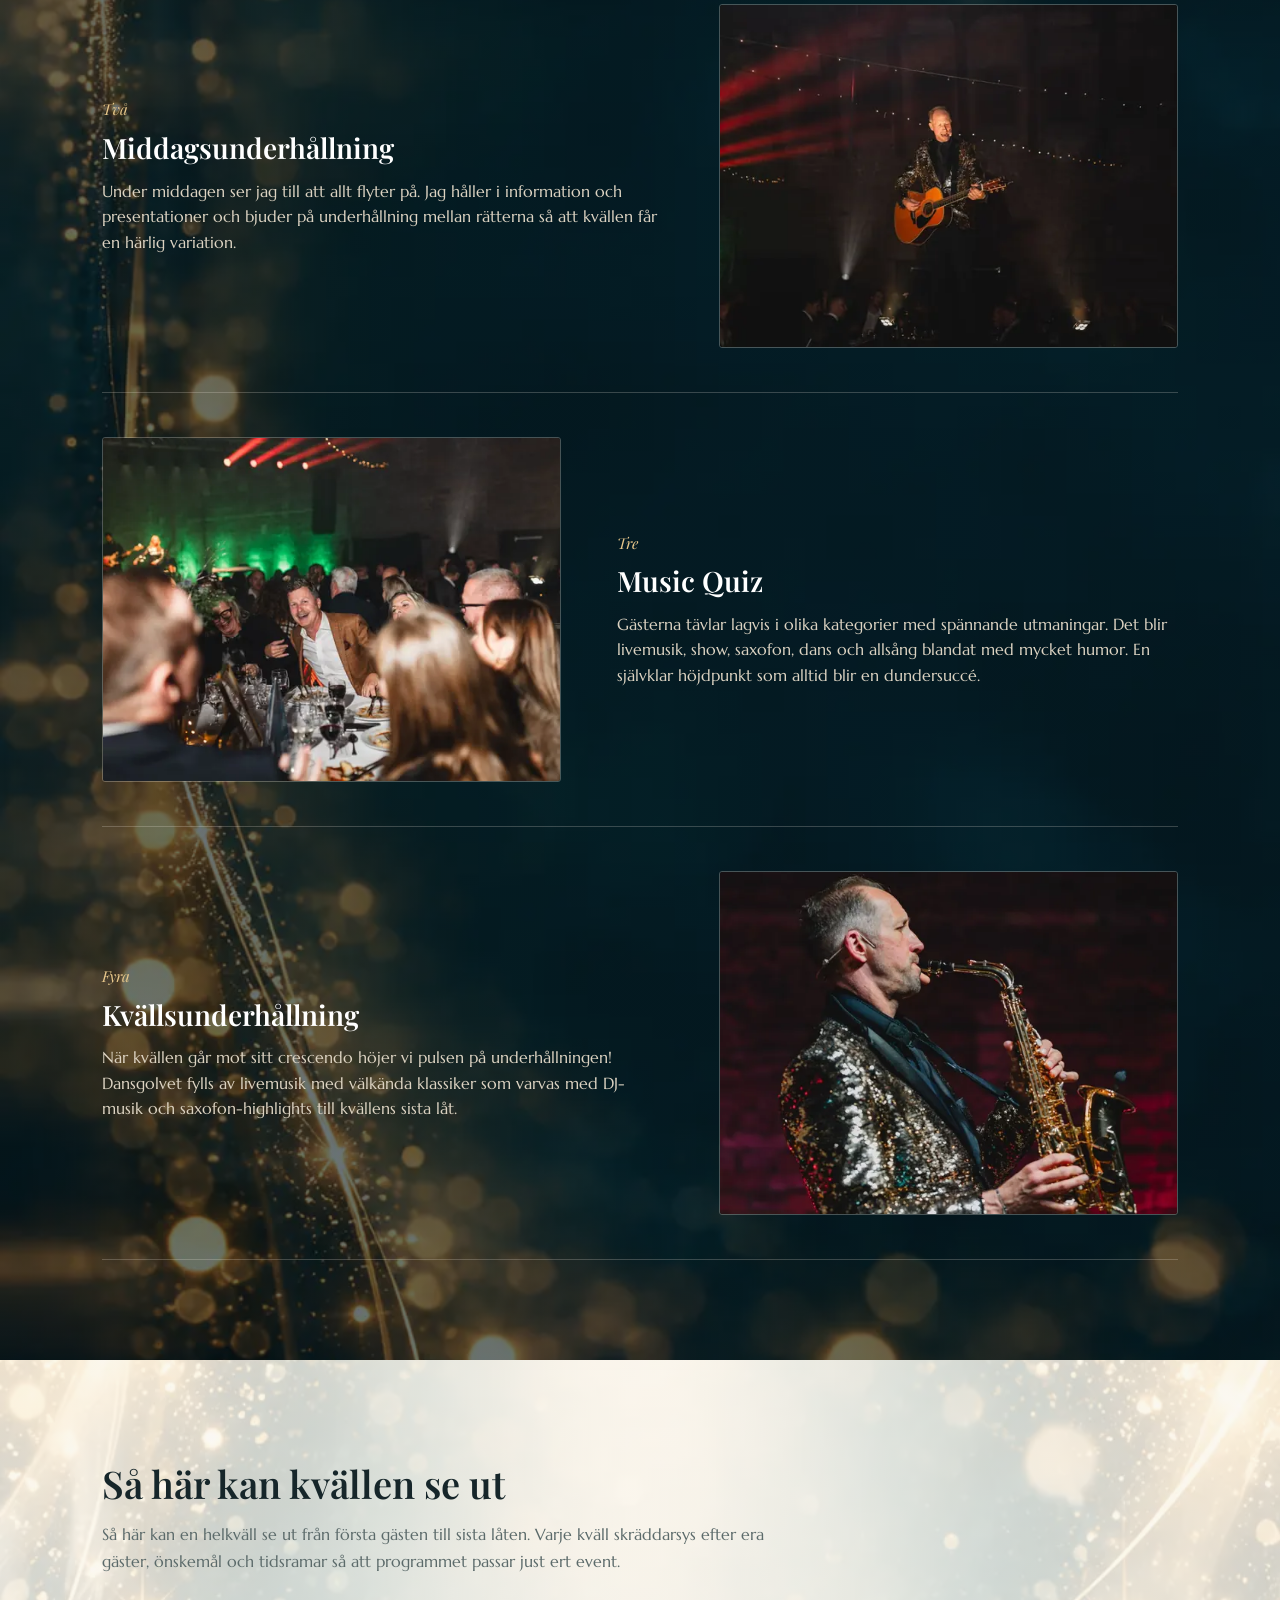
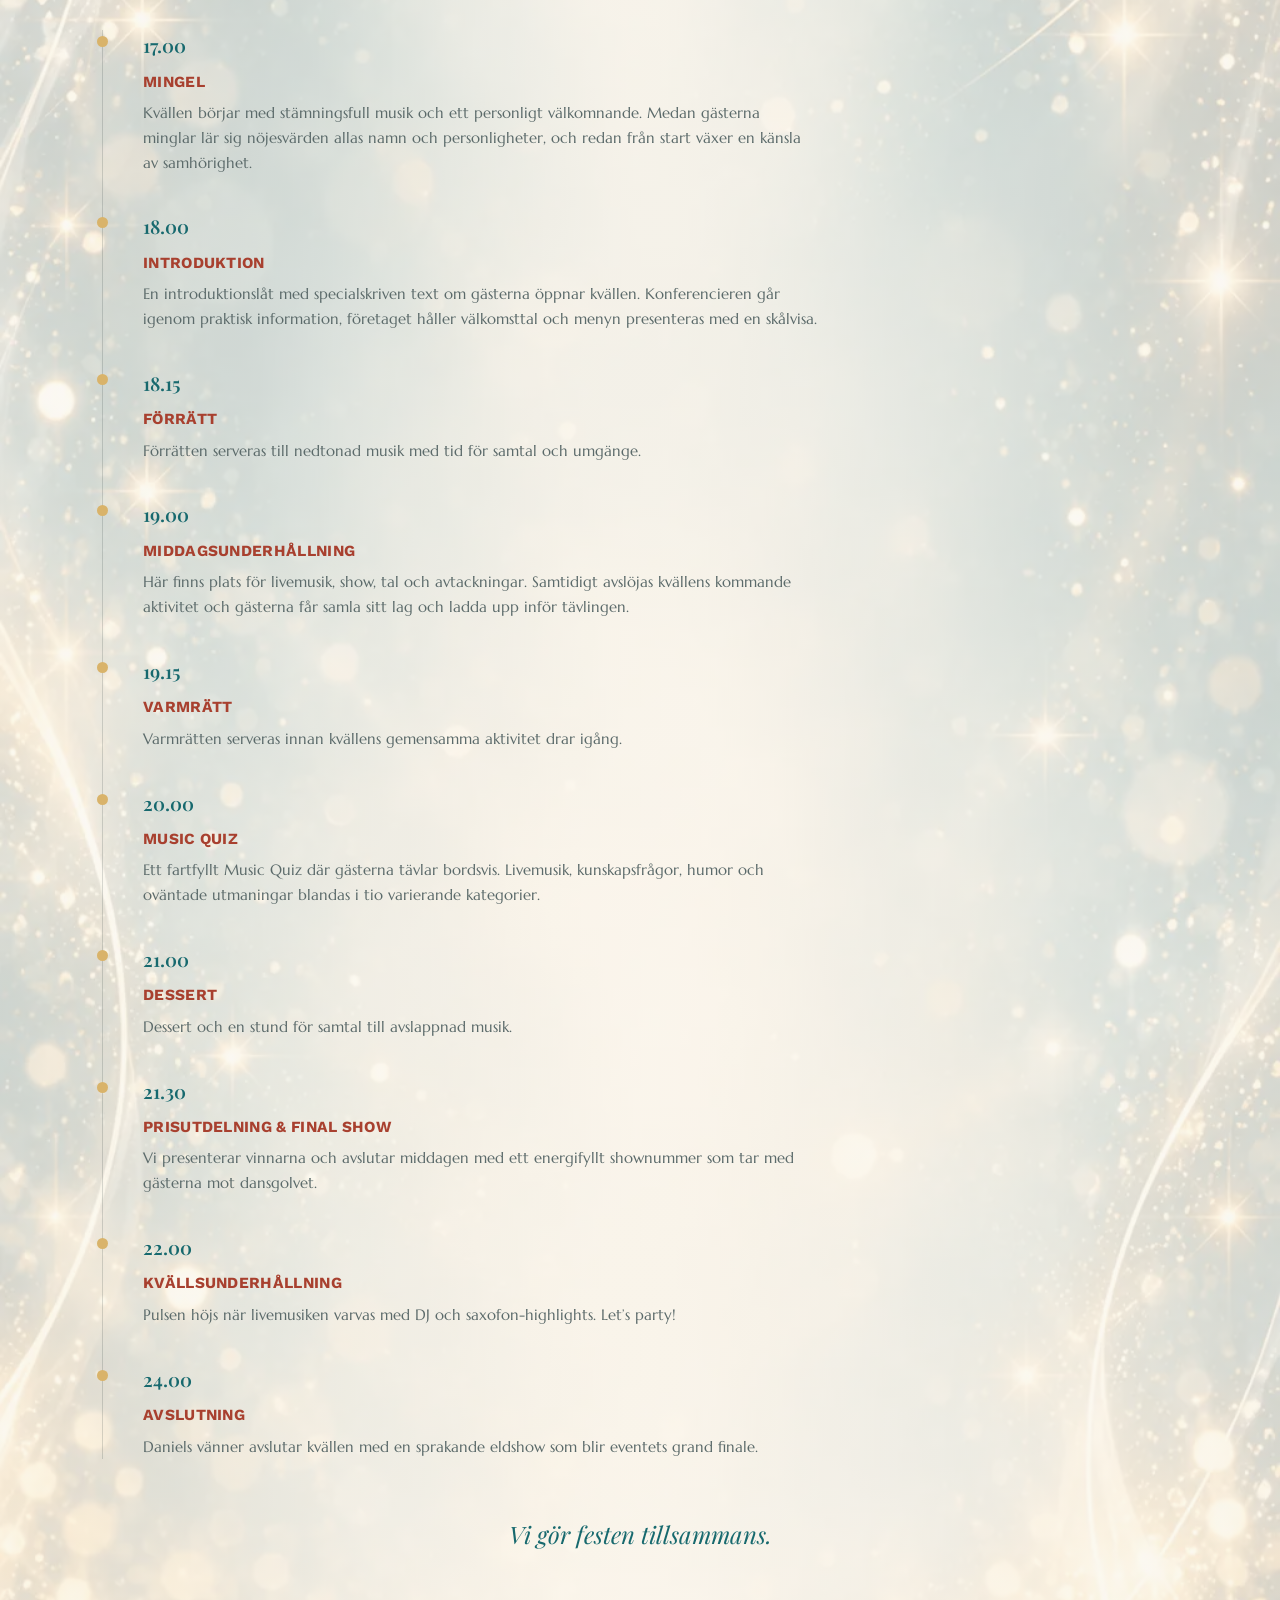
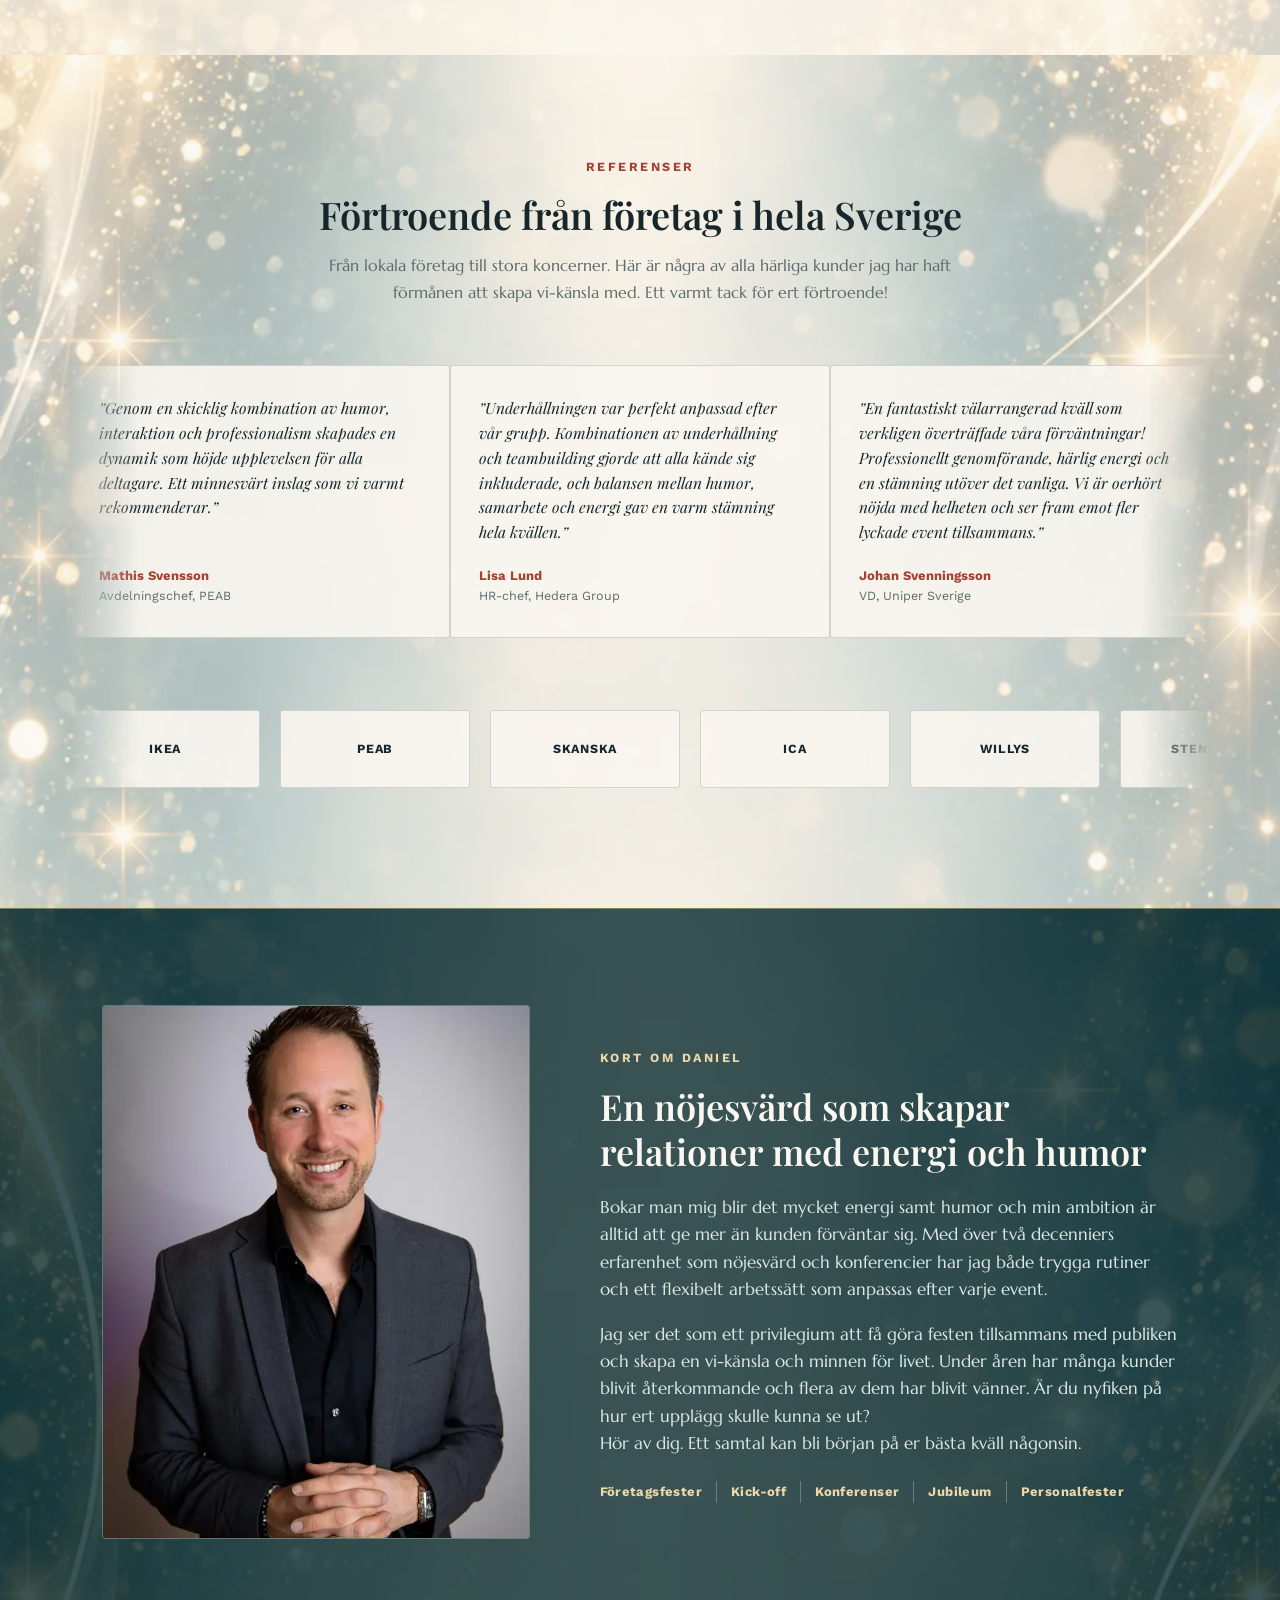
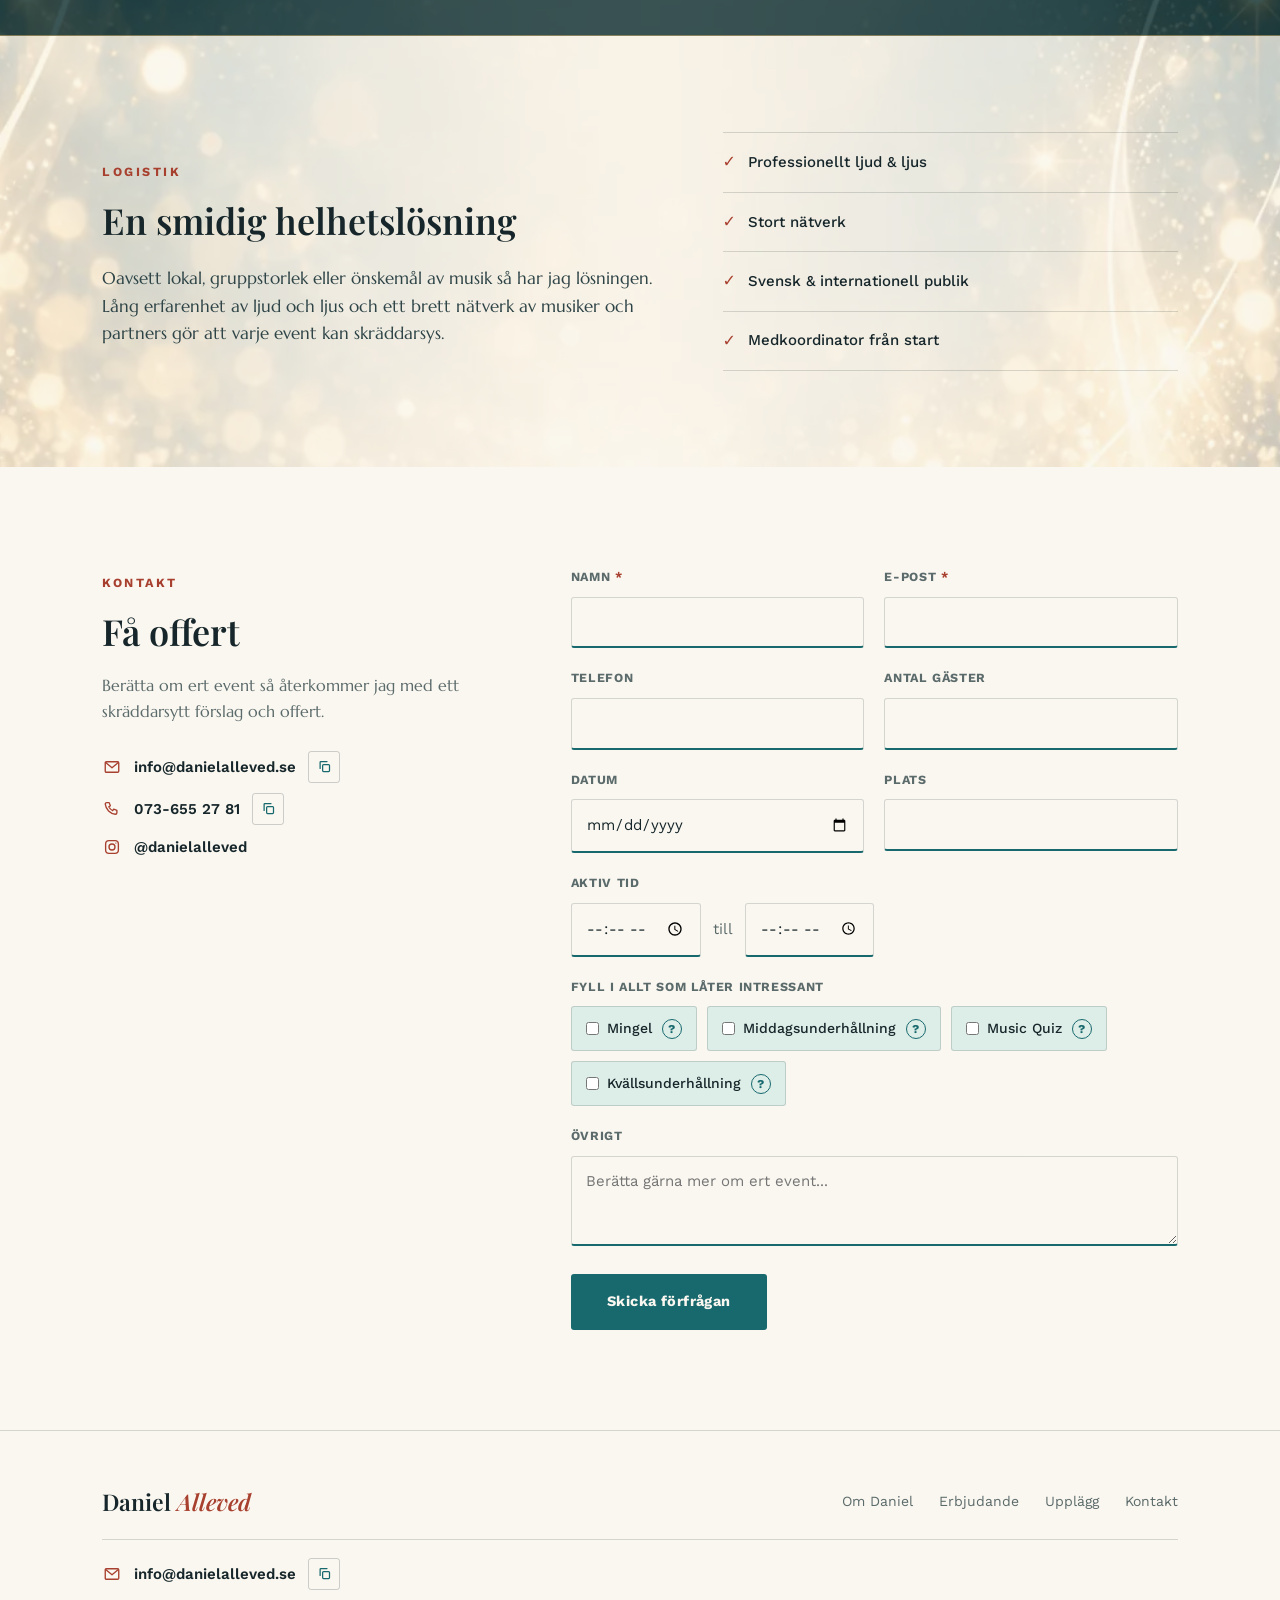
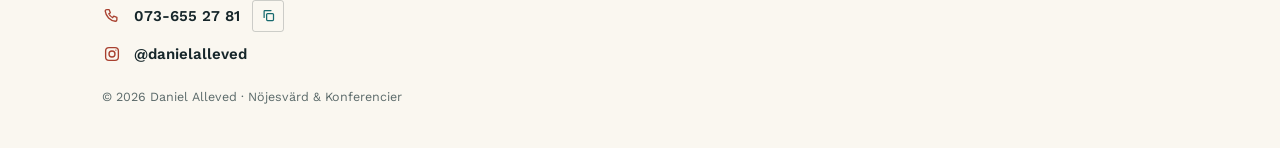
==== commit 9b41f79f: "Rätta namnet i PEAB-referensen: Mathis Svensson Co-Authored-By: Claude Opus 5.5 <noreply@anthropic.c" ====
--- a/index.html
+++ b/index.html
@@ -287,7 +287,7 @@
             <div class="marquee__track">
               <figure class="quote-card">
                 <blockquote>”Genom en skicklig kombination av humor, interaktion och professionalism skapades en dynamik som höjde upplevelsen för alla deltagare. Ett minnesvärt inslag som vi varmt rekommenderar.”</blockquote>
-                <figcaption><strong>Mattias Svensson</strong><span>Avdelningschef, PEAB</span></figcaption>
+                <figcaption><strong>Mathis Svensson</strong><span>Avdelningschef, PEAB</span></figcaption>
               </figure>
               <figure class="quote-card">
                 <blockquote>”Underhållningen var perfekt anpassad efter vår grupp. Kombinationen av underhållning och teambuilding gjorde att alla kände sig inkluderade, och balansen mellan humor, samarbete och energi gav en varm stämning hela kvällen.”</blockquote>
